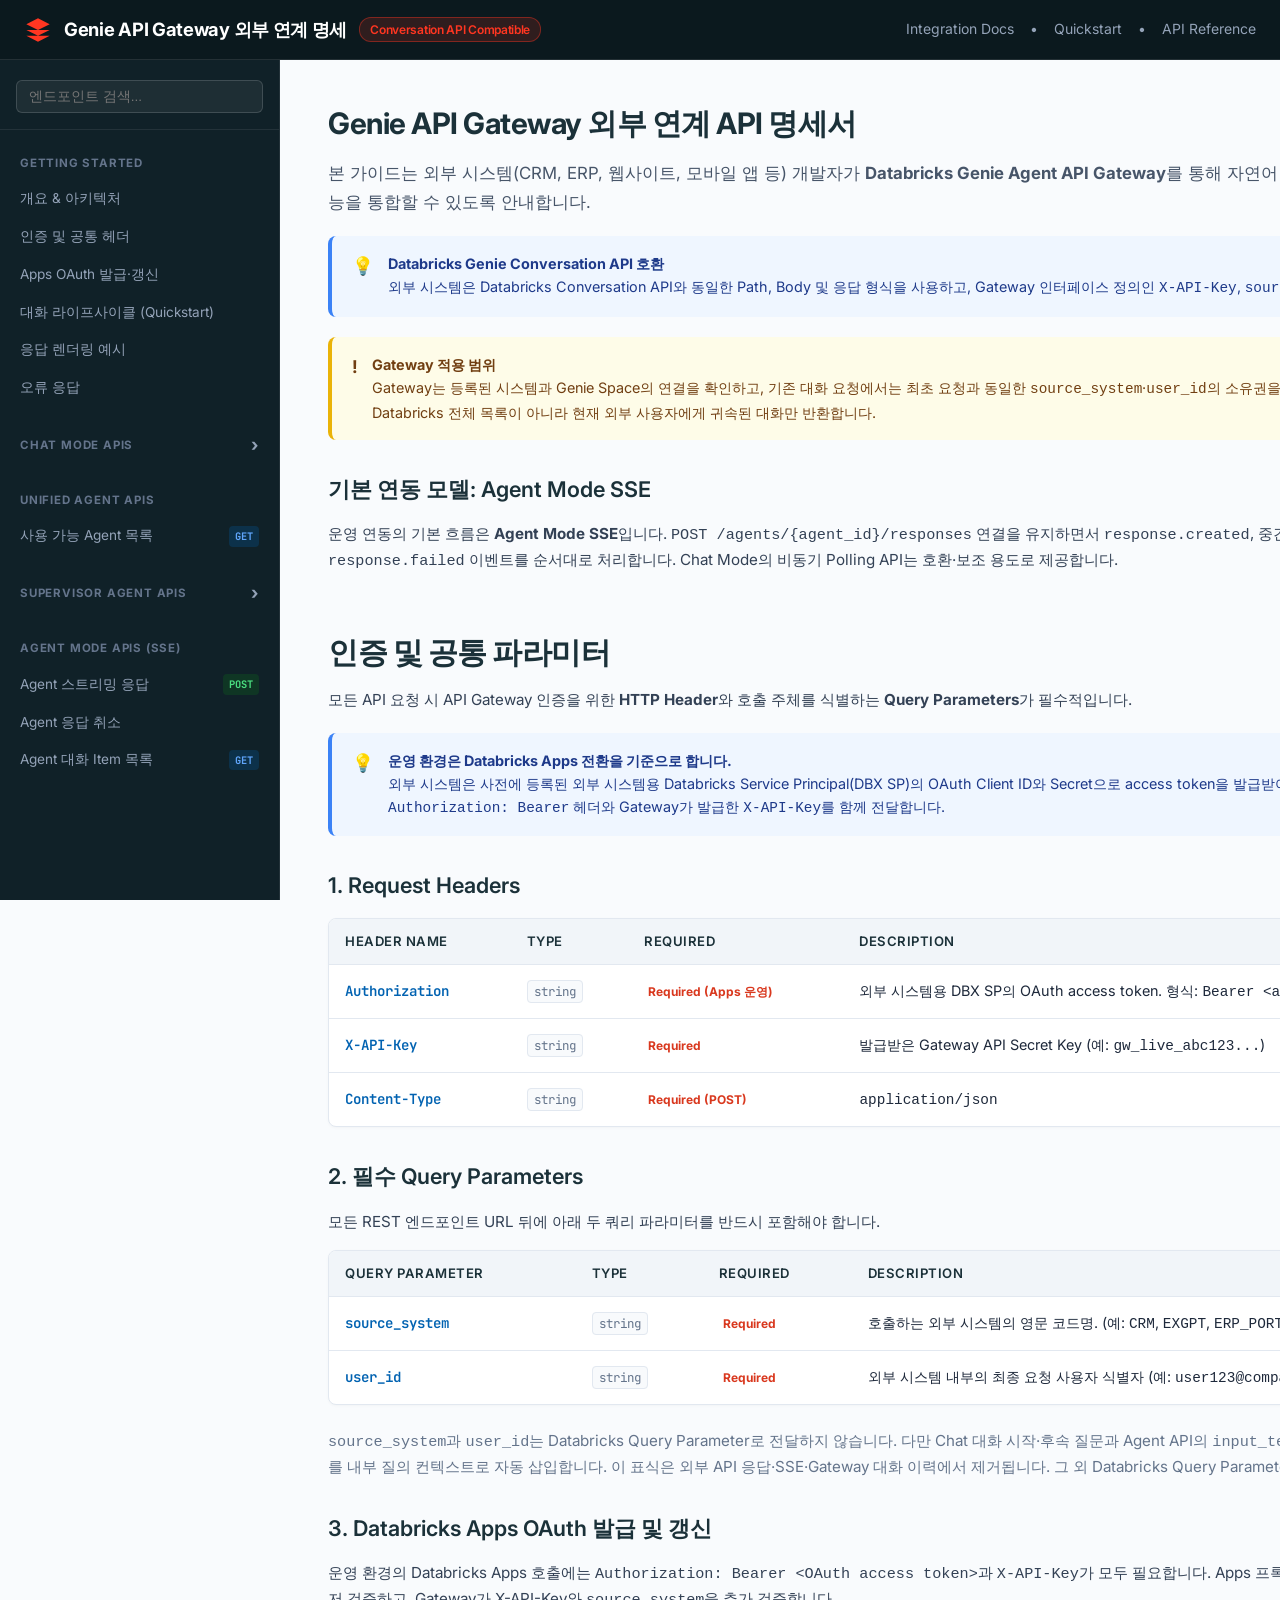
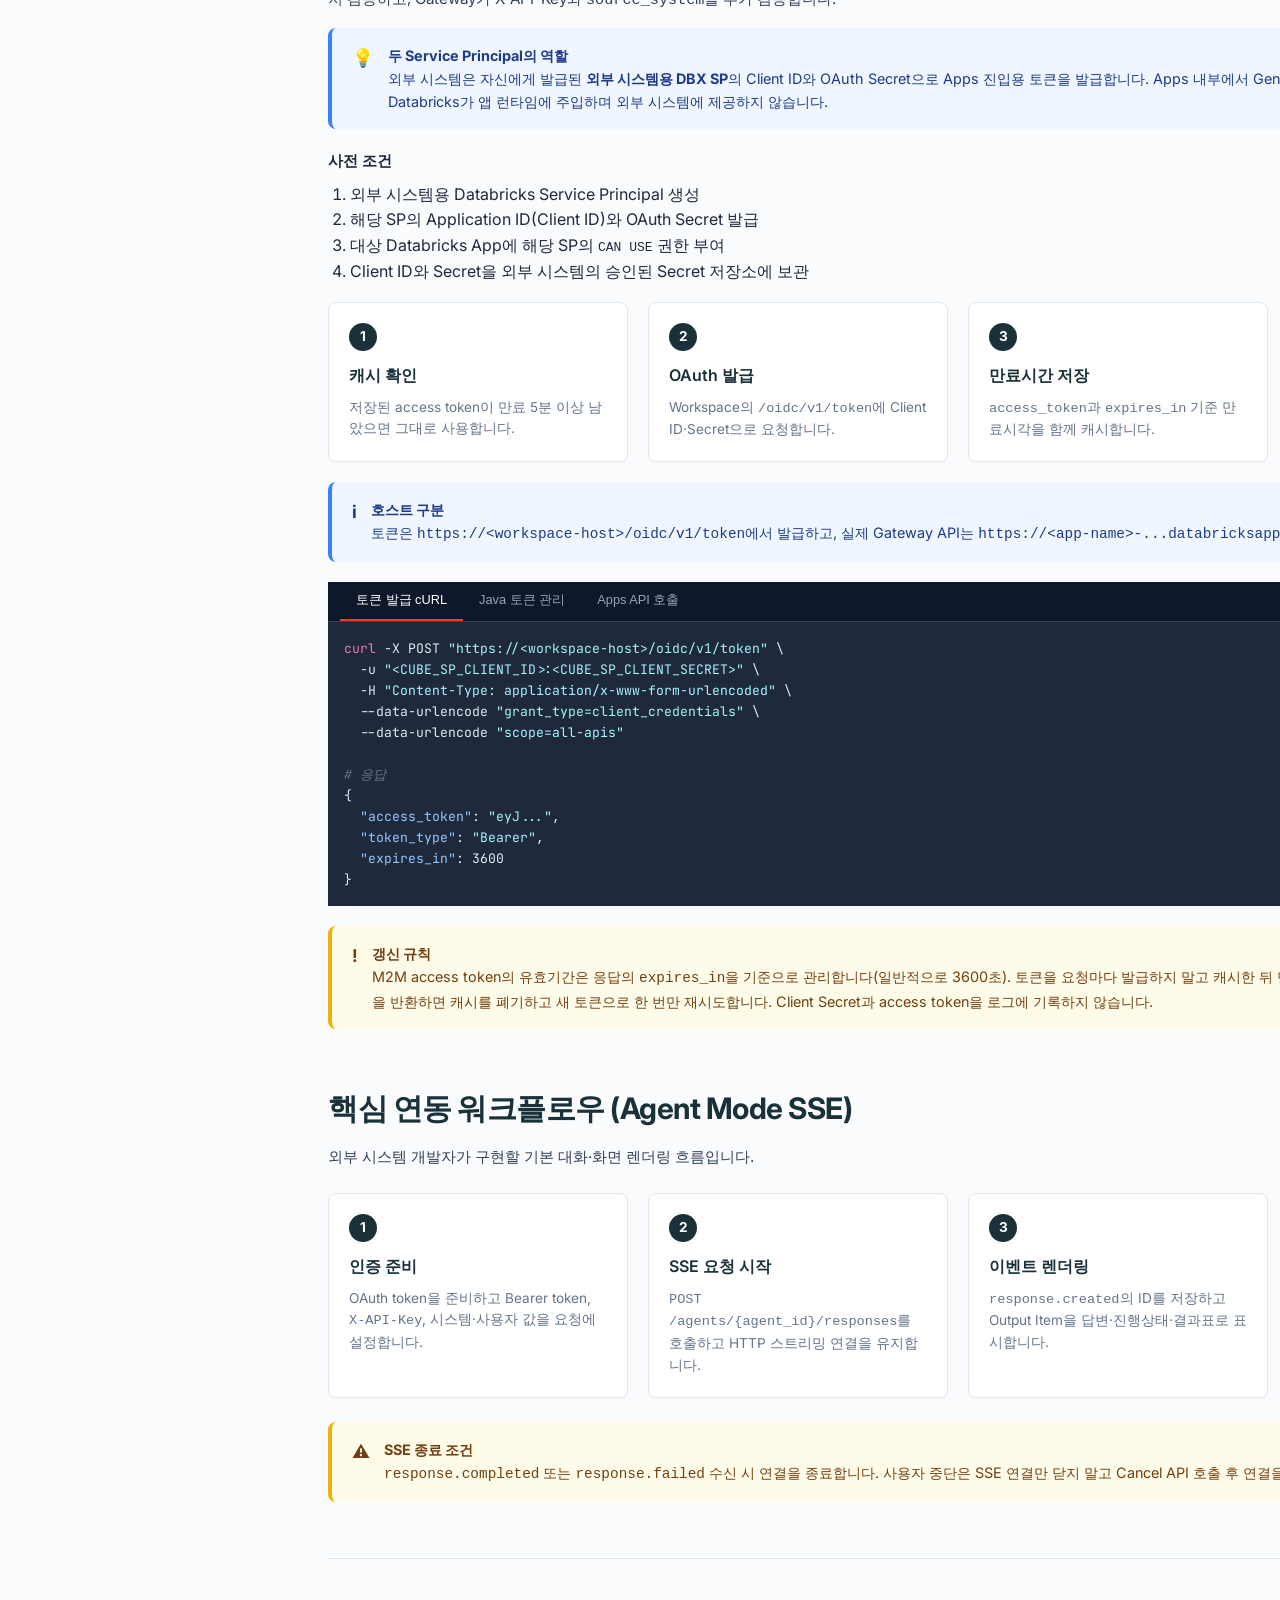
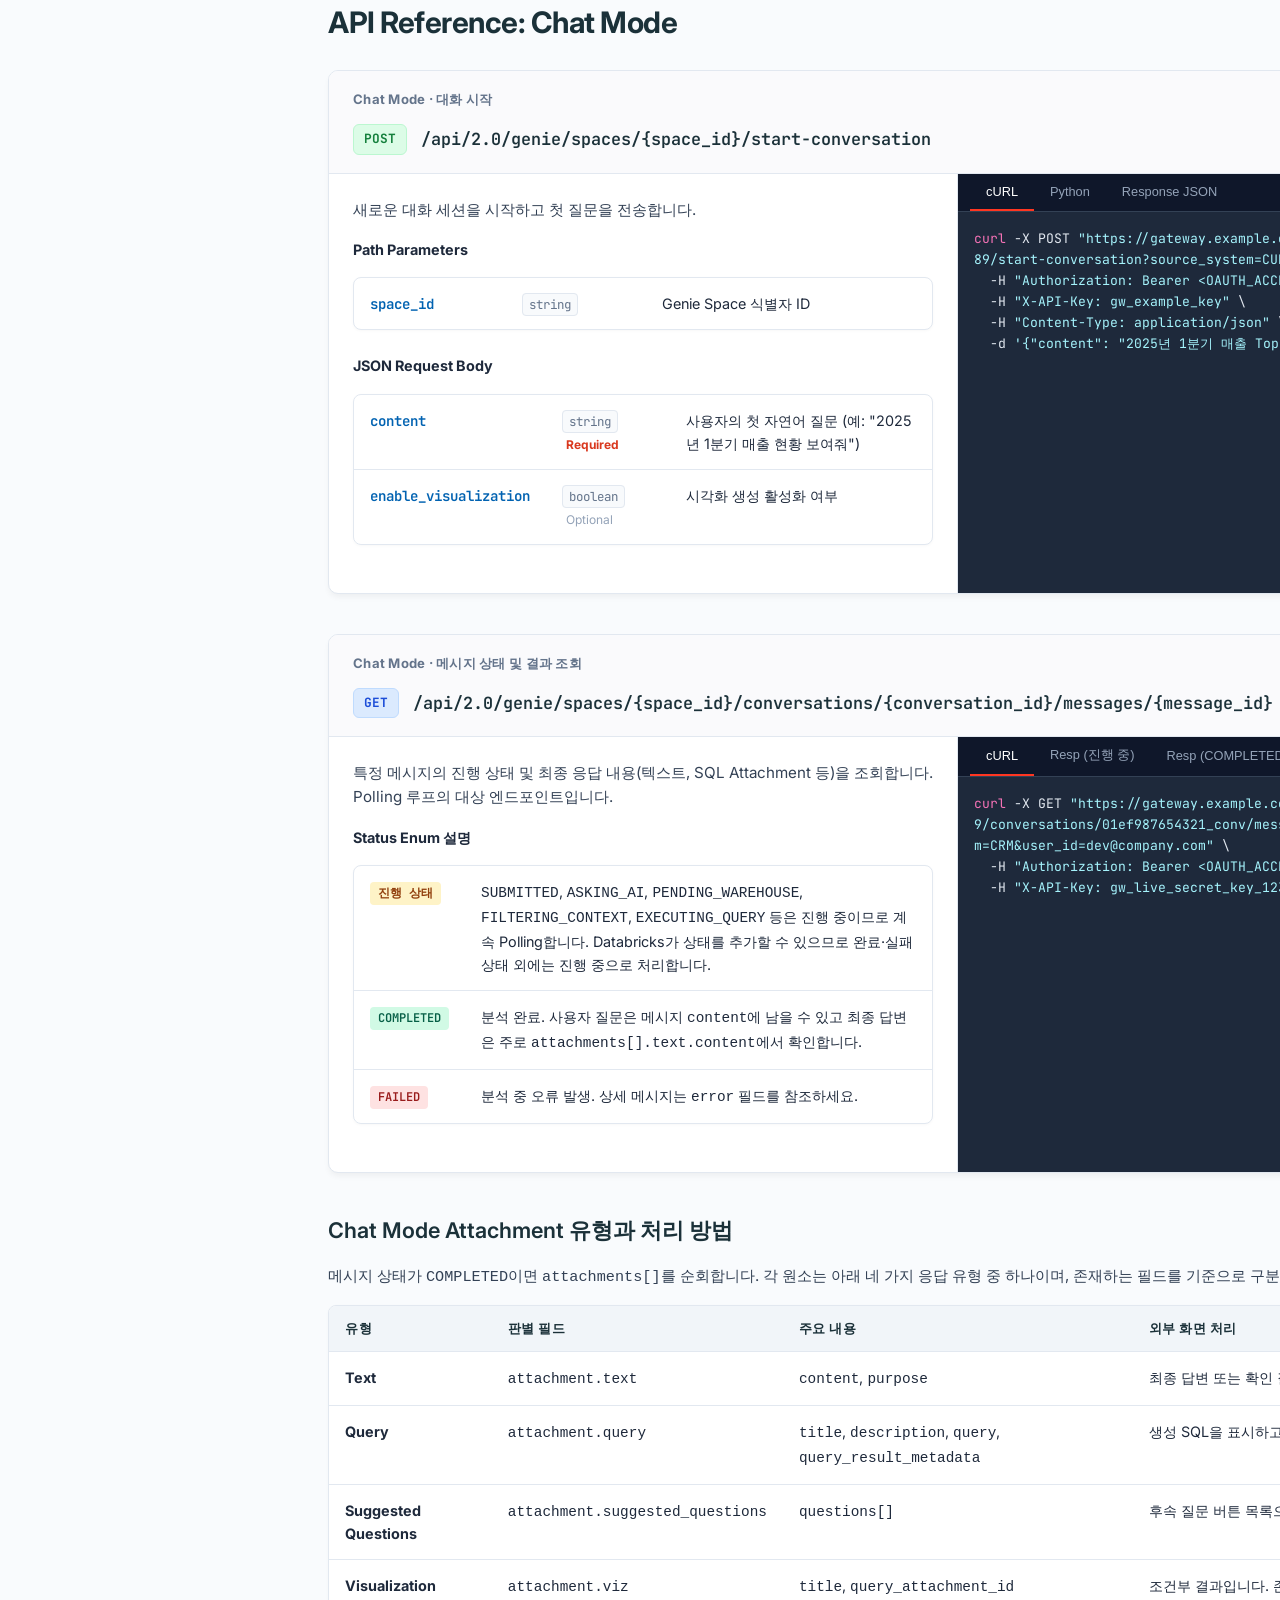
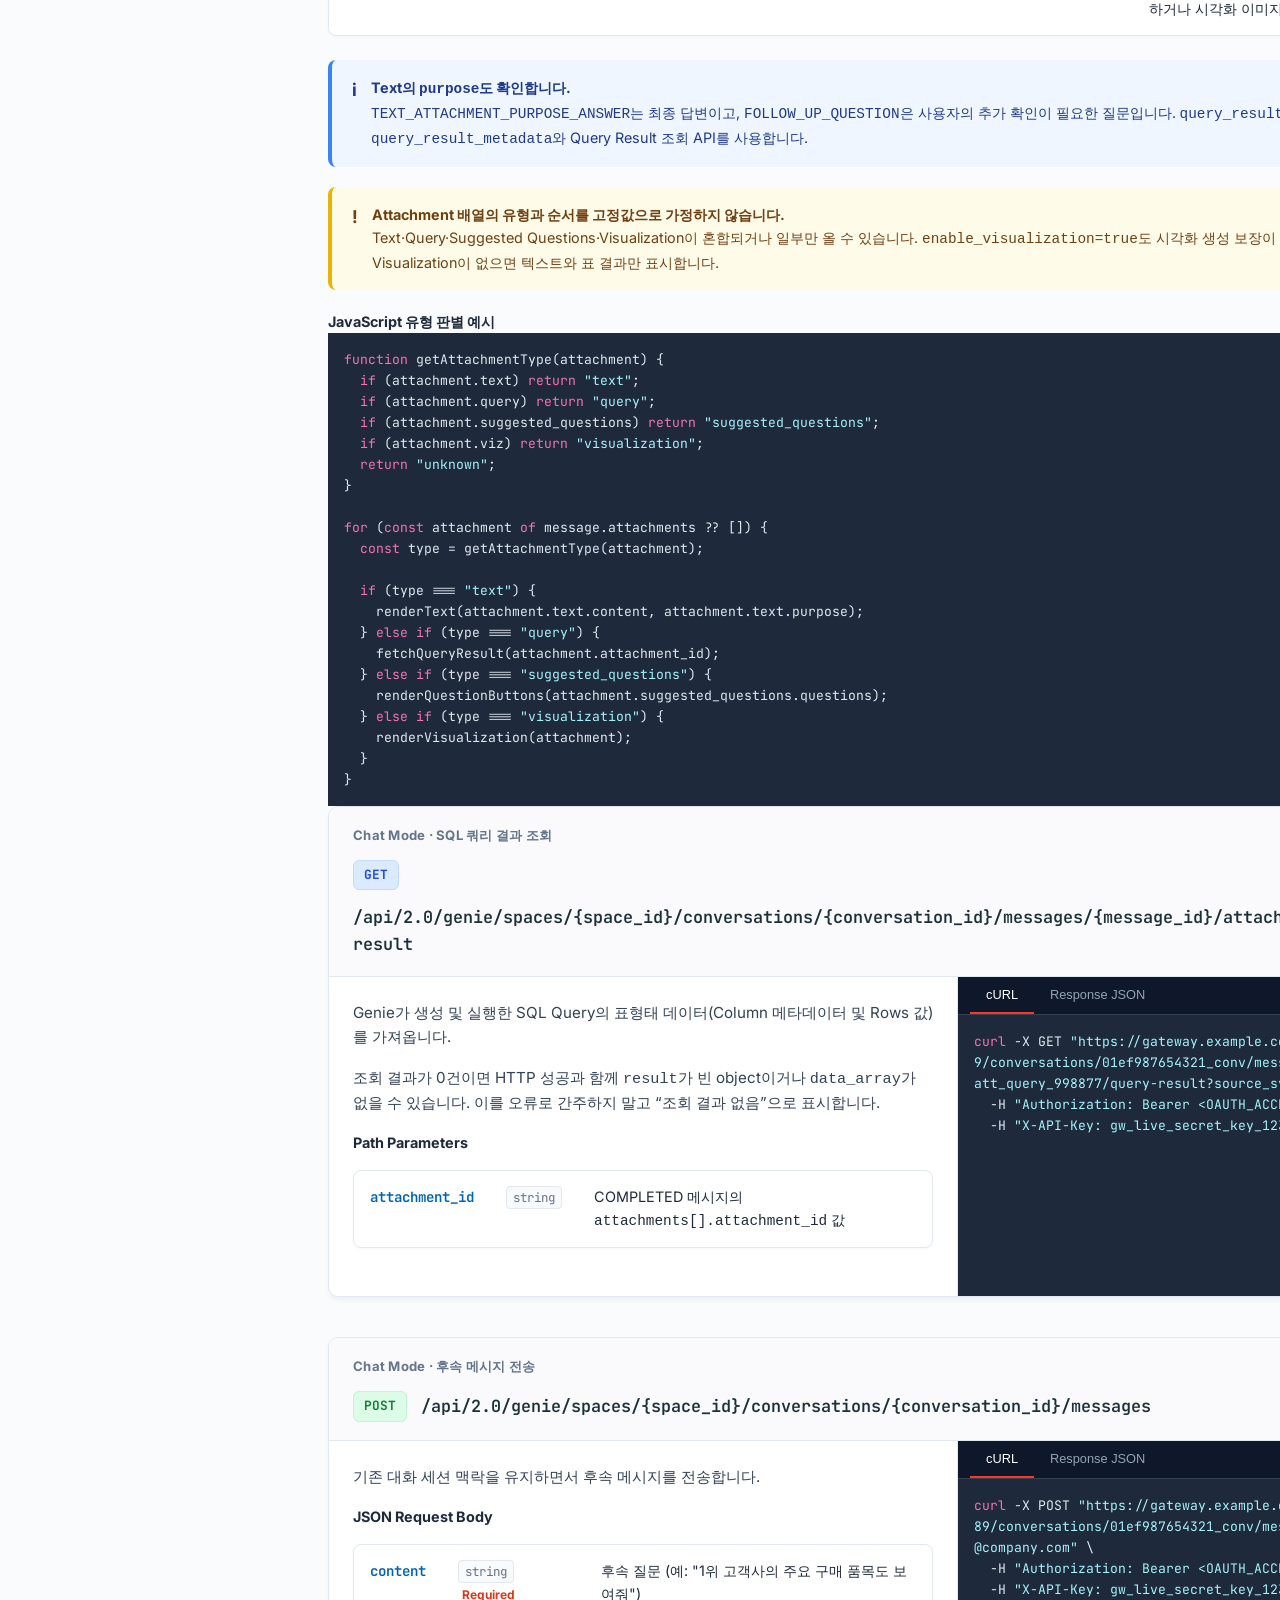
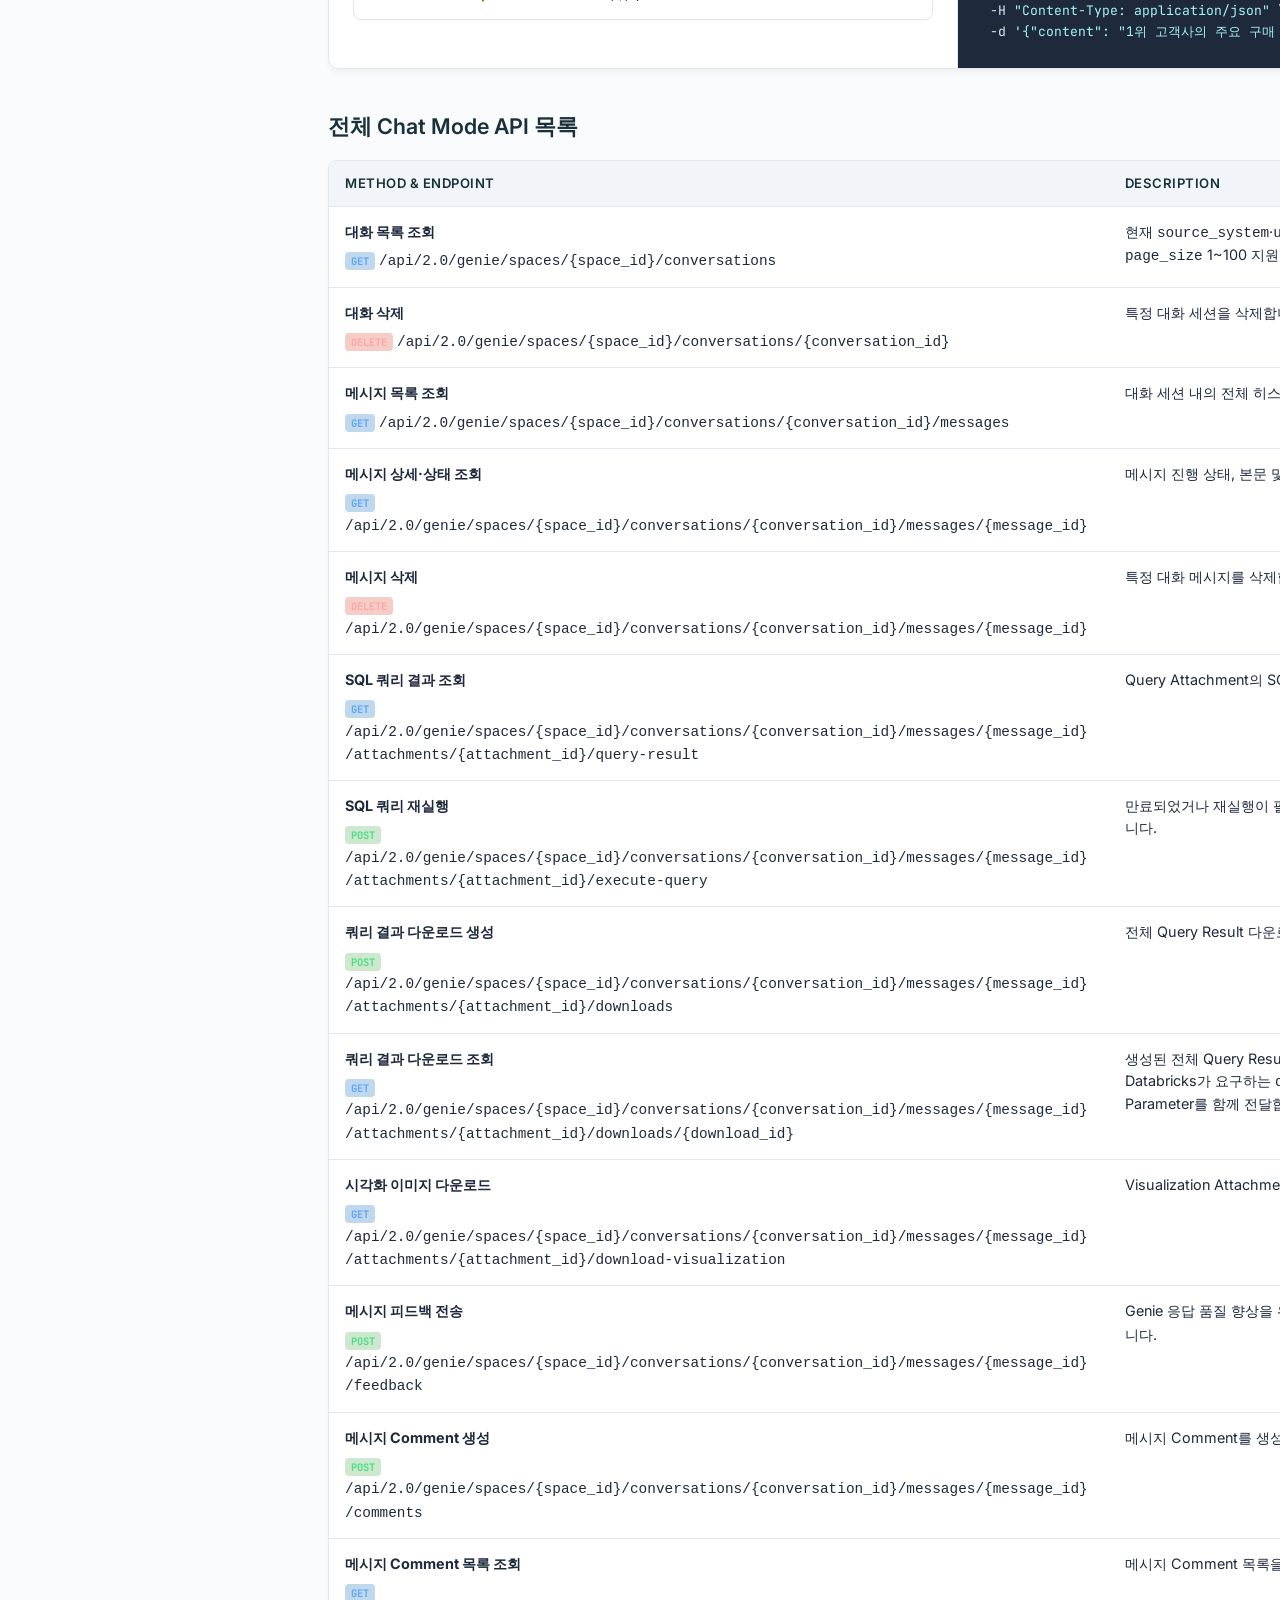
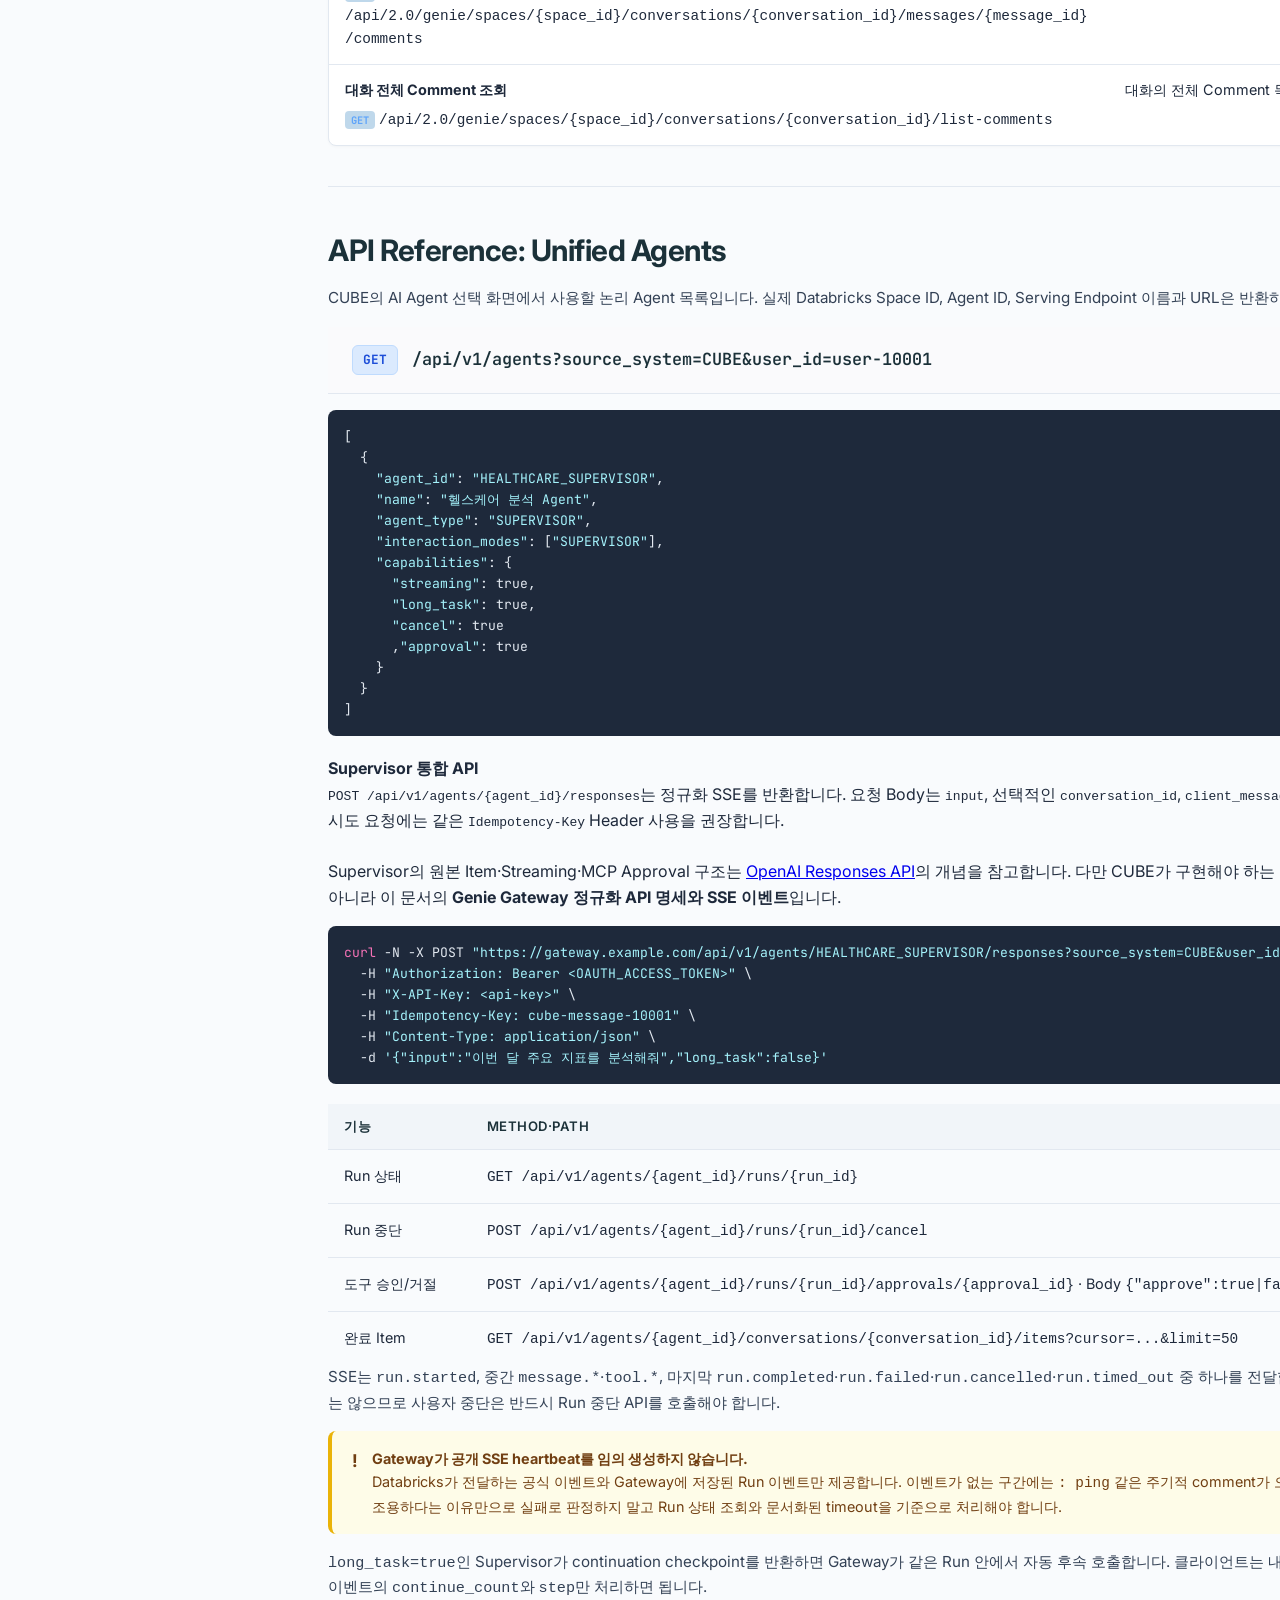
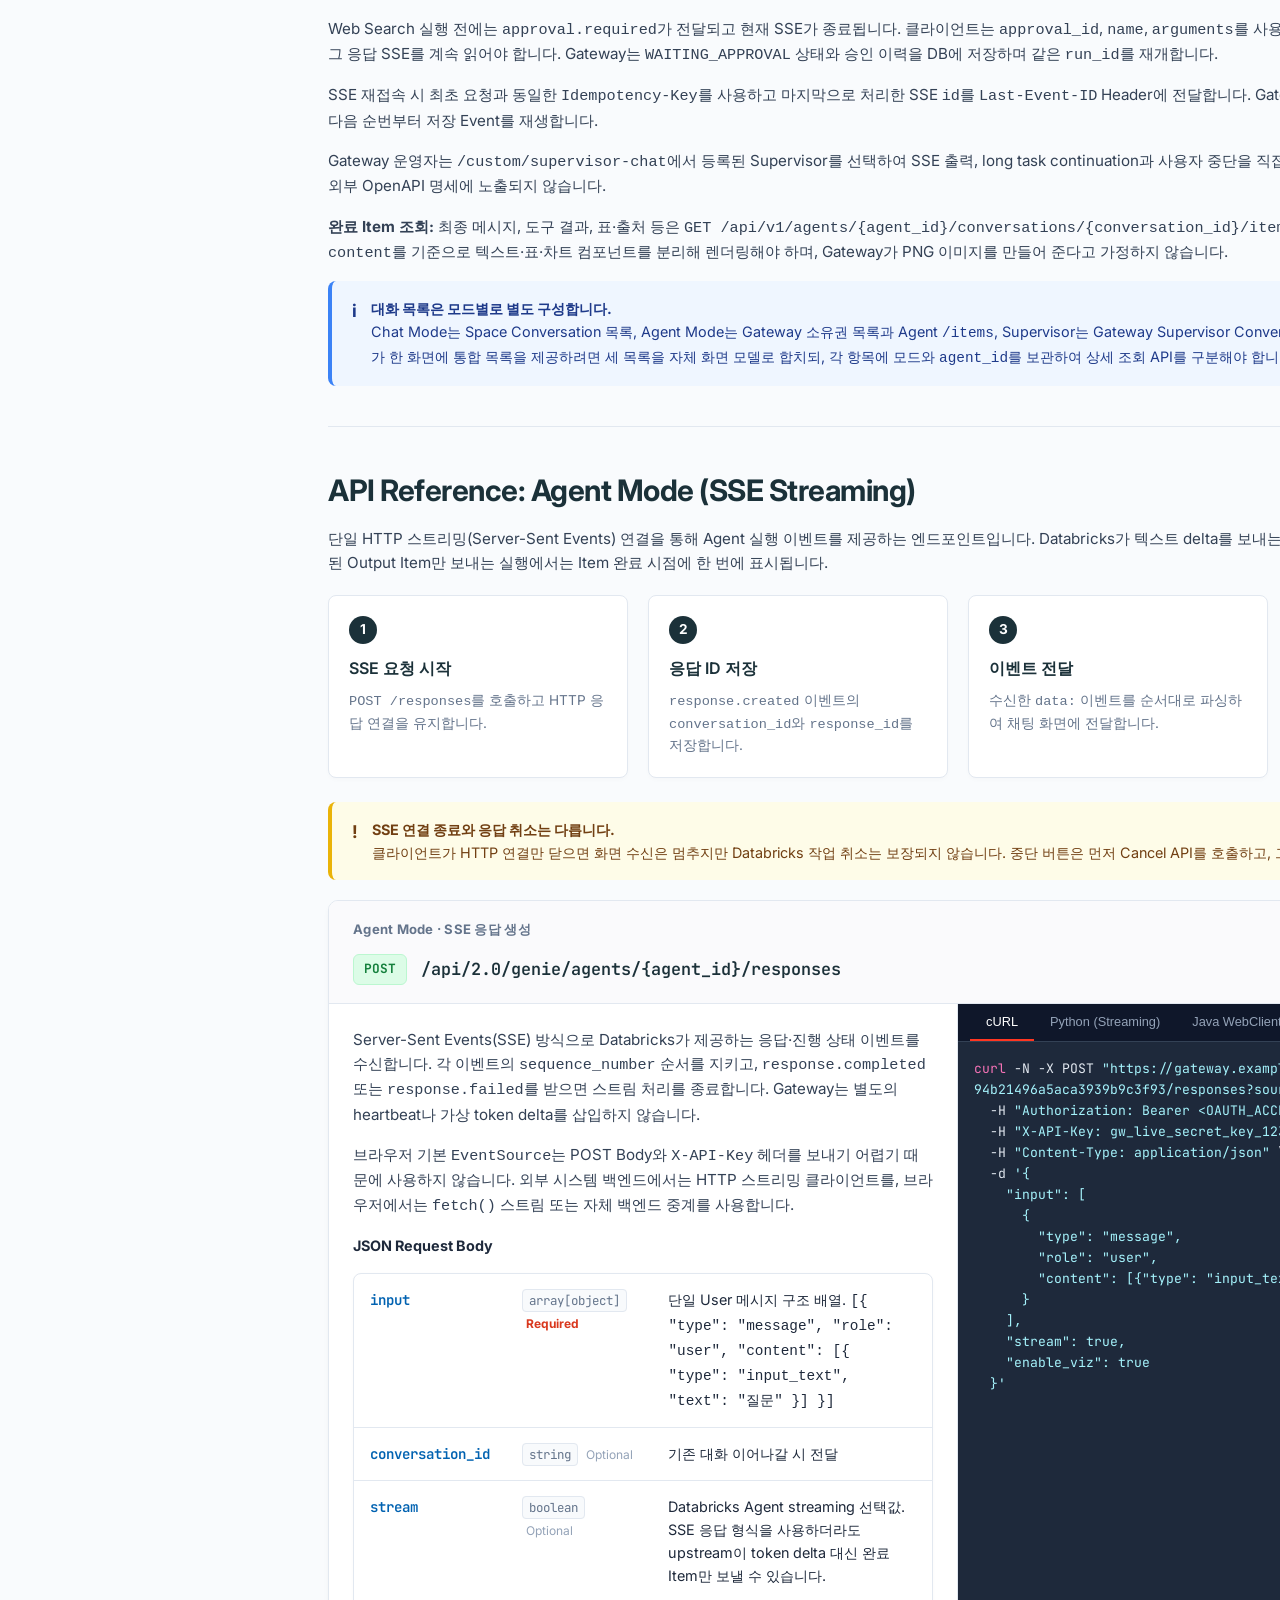
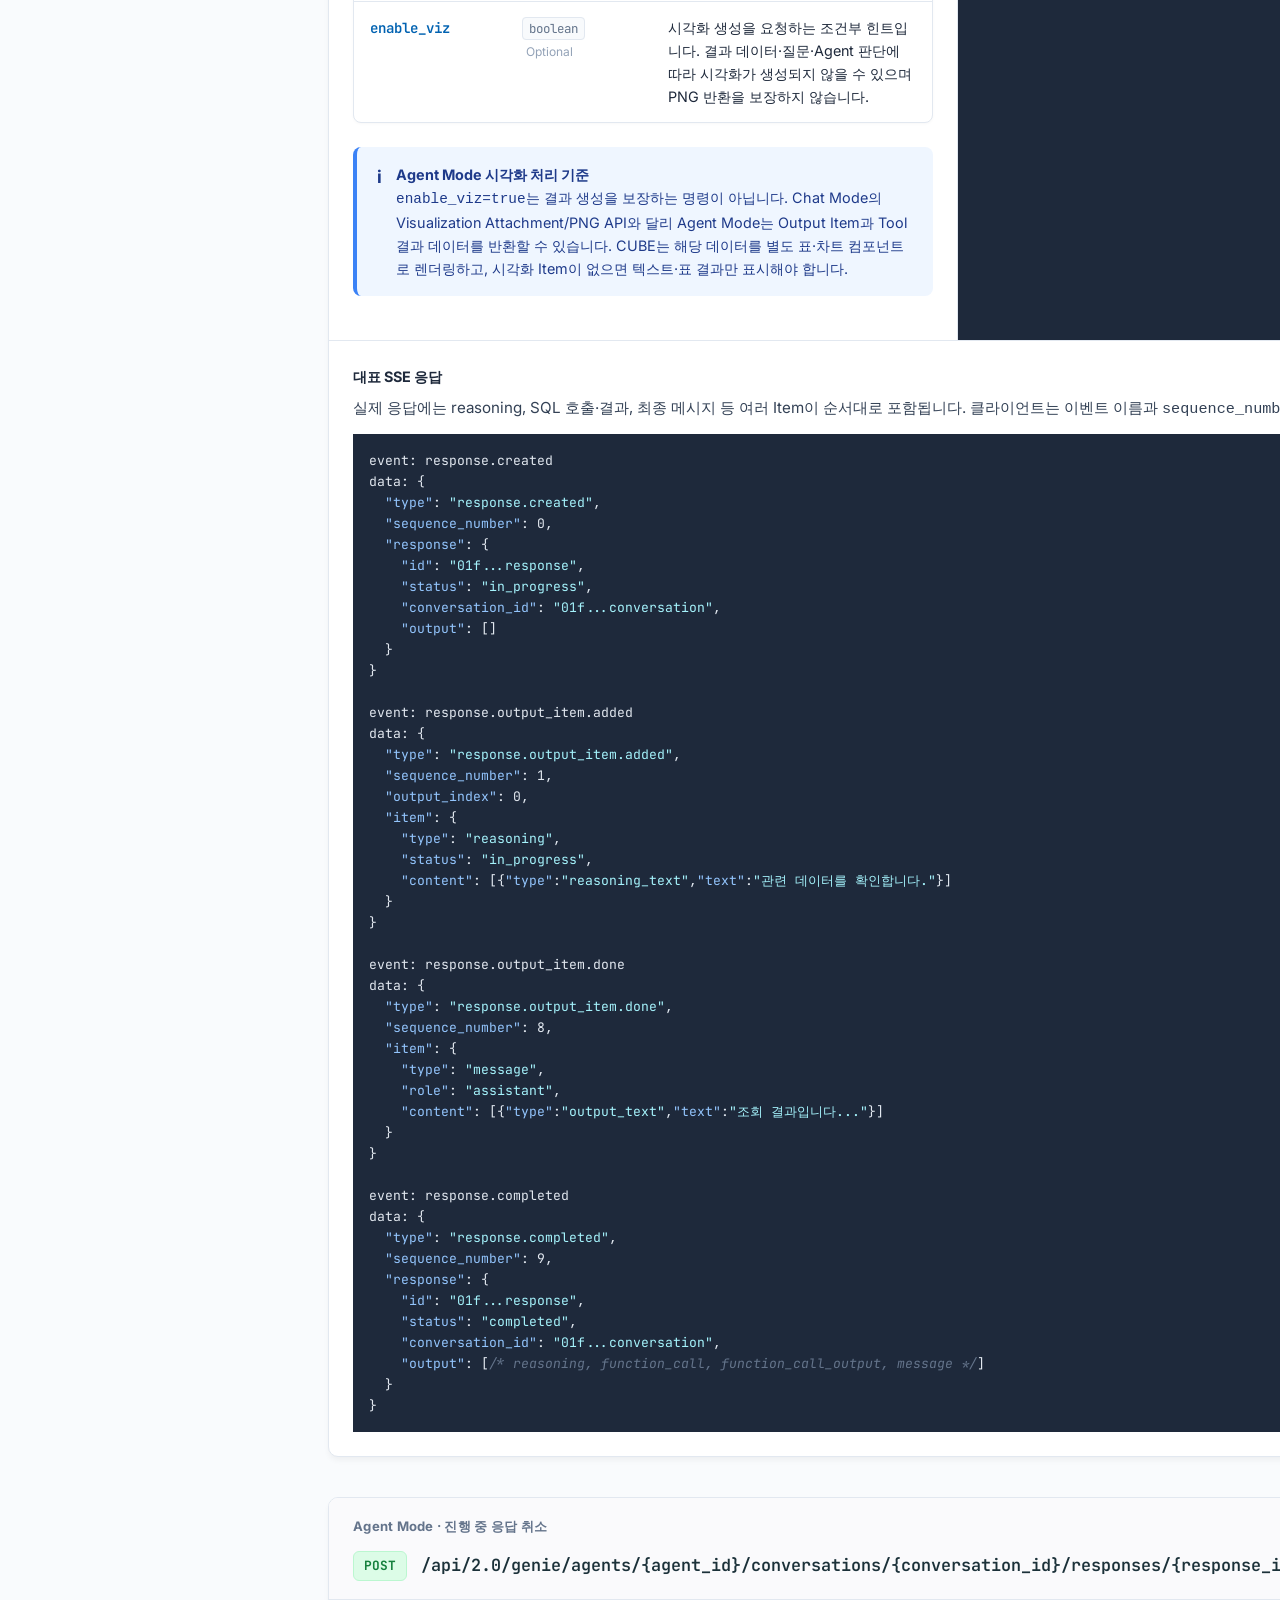
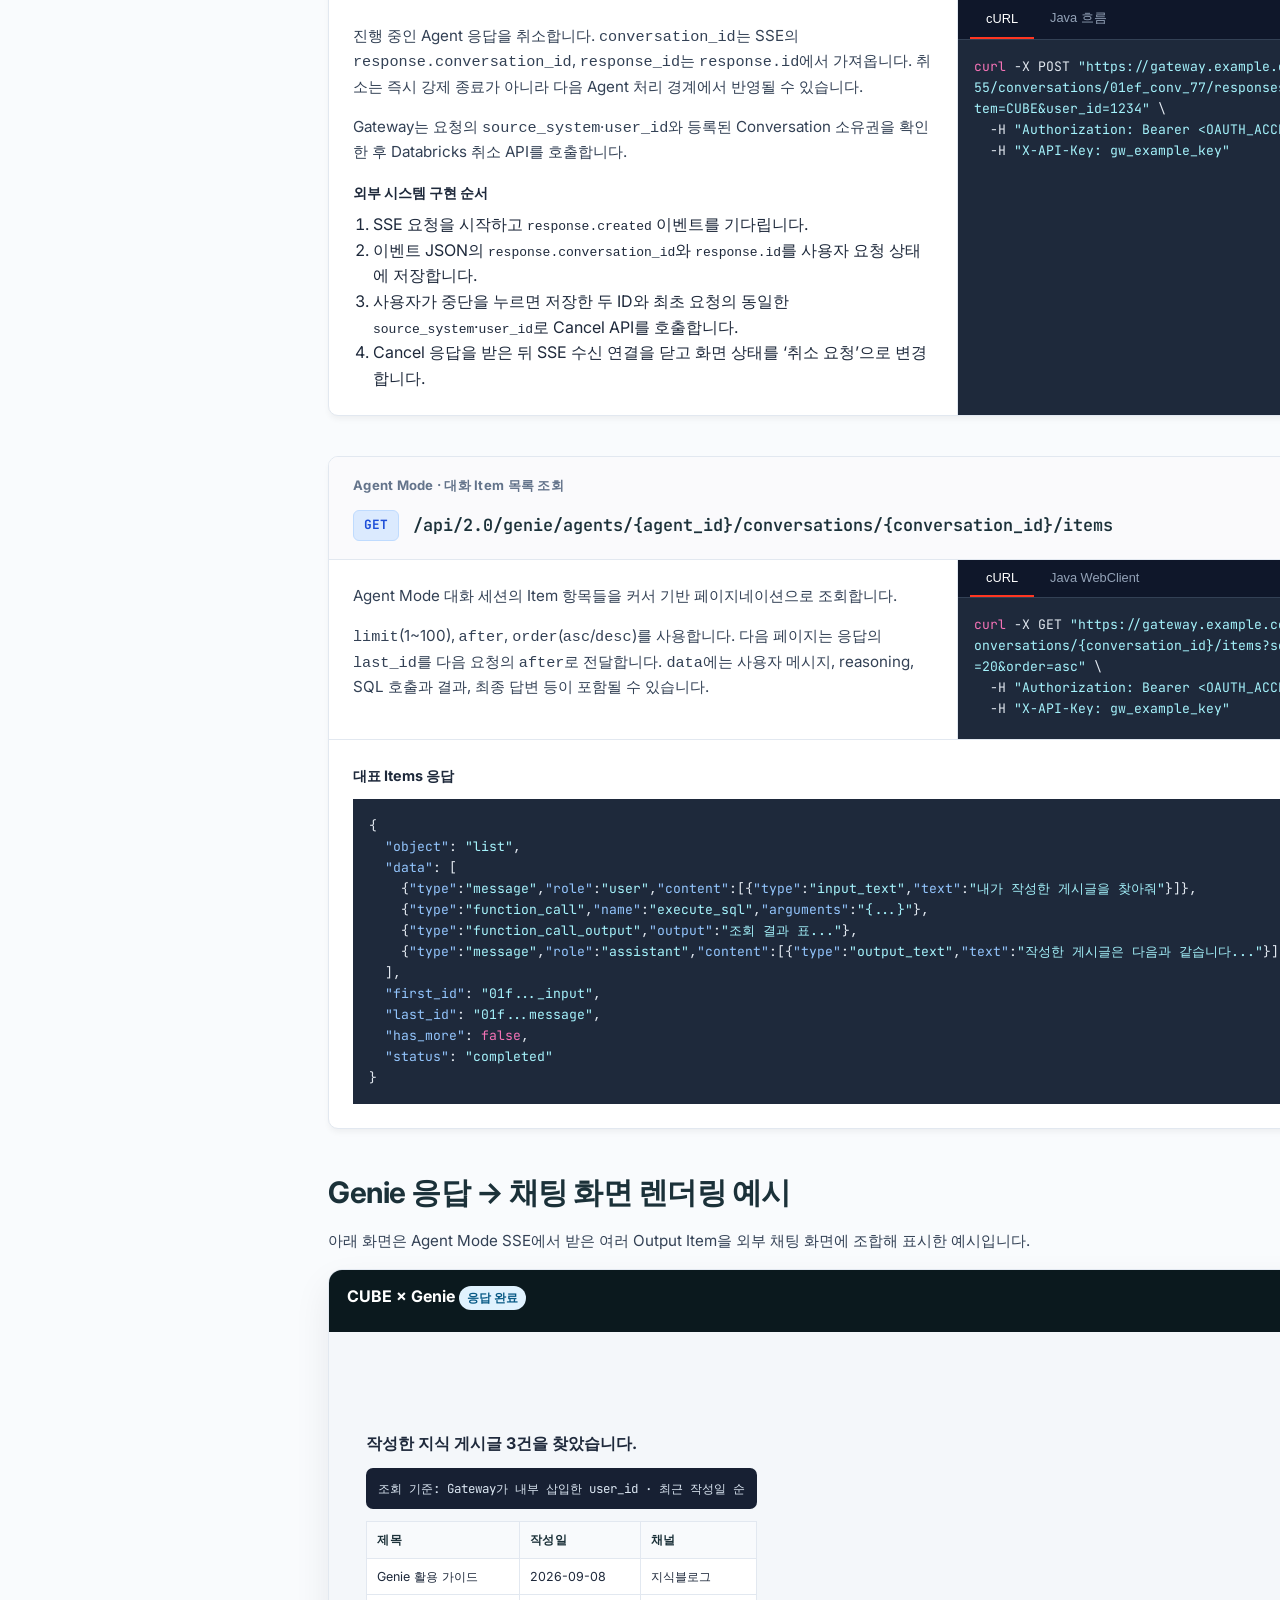
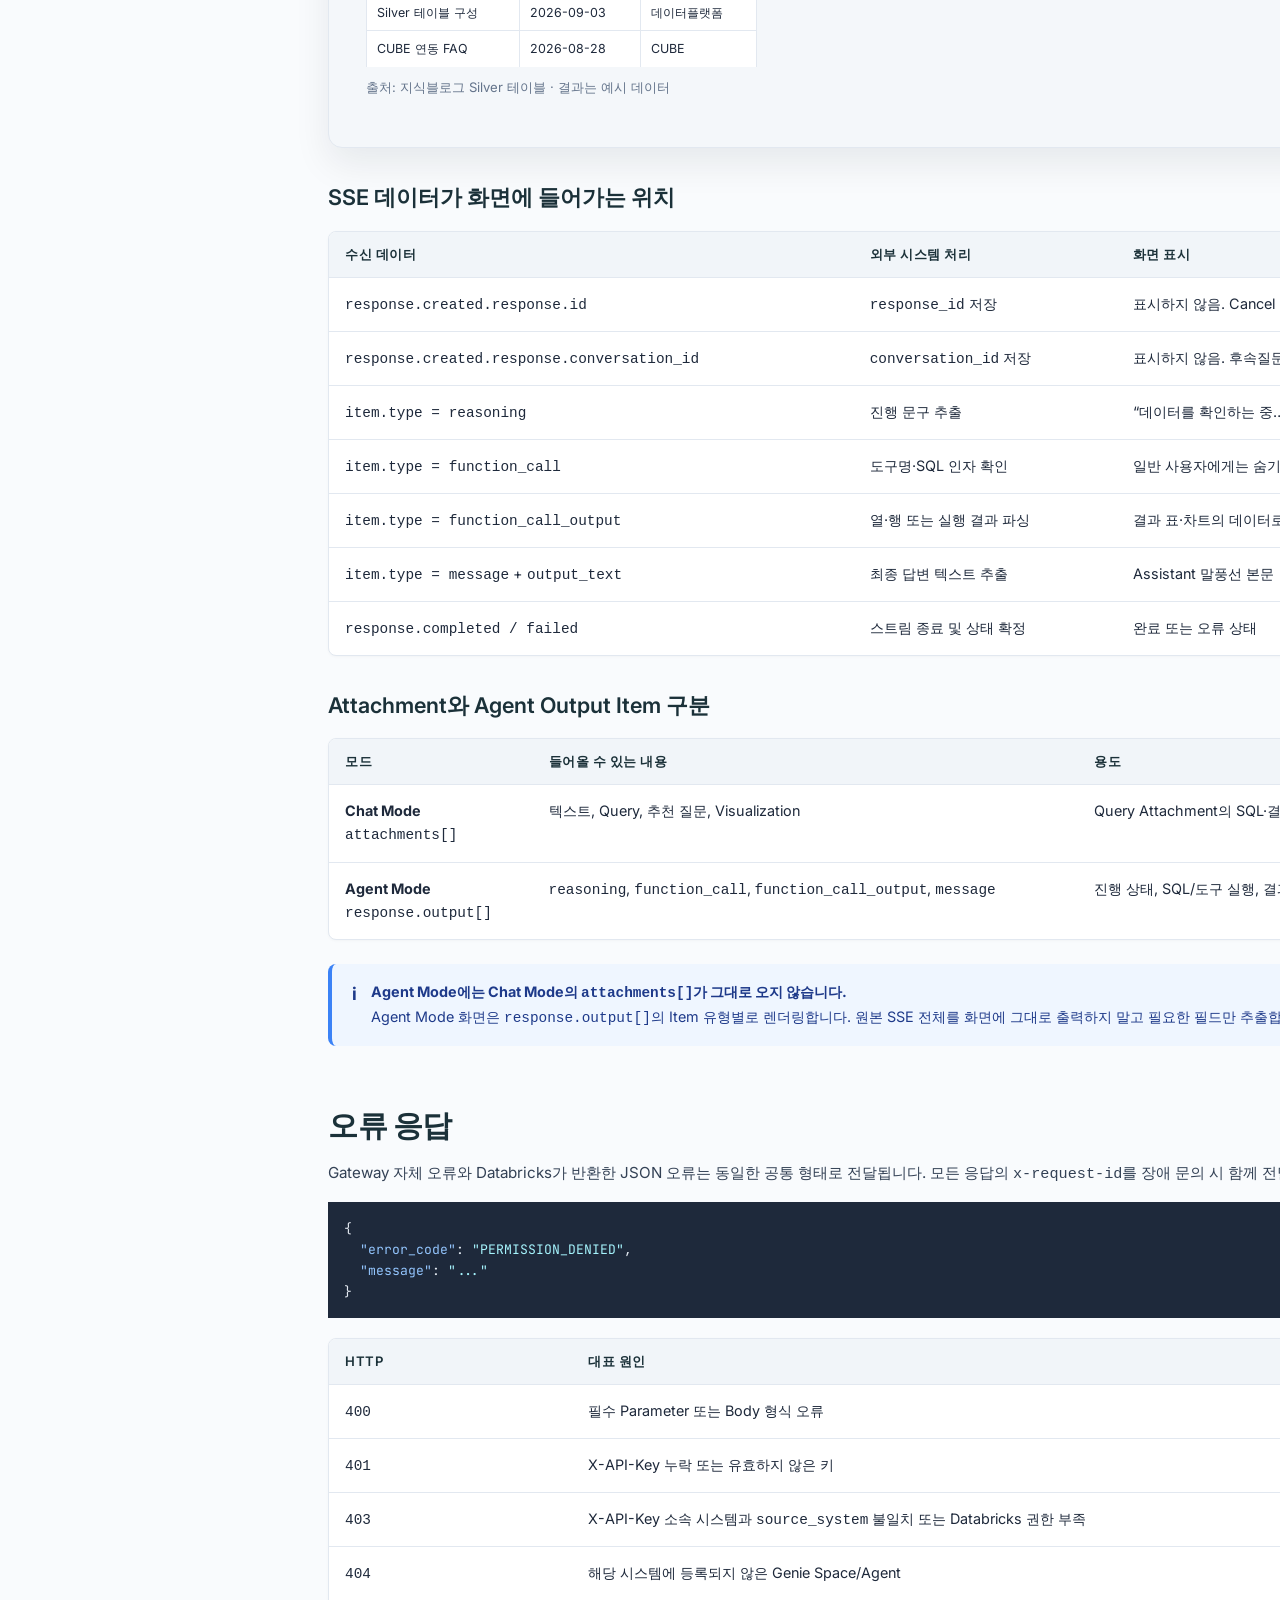
==== app/static/genie_api_guide.html @ 8b4d4ec3 "Initial commit: Genie API Gateway" ====
<!DOCTYPE html>
<html lang="ko">
<head>
  <meta charset="UTF-8">
  <meta name="viewport" content="width=device-width, initial-scale=1.0">
  <title>Genie API Gateway 외부 연계 API 명세서</title>
  <!-- Google Fonts: Inter & JetBrains Mono -->
  <link rel="preconnect" href="https://fonts.googleapis.com">
  <link rel="preconnect" href="https://fonts.gstatic.com" crossorigin>
  <link href="https://fonts.googleapis.com/css2?family=Inter:wght@300;400;500;600;700&family=JetBrains+Mono:wght@400;500;600&display=swap" rel="stylesheet">
  <style>
    :root {
      --db-navy-dark: #0B191E;
      --db-navy: #1B3139;
      --db-navy-light: #2A4752;
      --db-orange: #FF3621;
      --db-orange-hover: #E02B17;
      --db-blue: #0162B1;
      --db-green: #0E8A16;
      --db-purple: #6B46C1;
      --db-red: #D9381E;
      
      --bg-main: #F9FBFD;
      --bg-card: #FFFFFF;
      --bg-sidebar: #102128;
      --bg-code: #1E293B;
      --bg-code-header: #0F172A;
      
      --text-main: #1E293B;
      --text-muted: #64748B;
      --text-sidebar: #CBD5E1;
      --text-sidebar-muted: #64748B;
      --text-code: #E2E8F0;
      
      --border-color: #E2E8F0;
      --border-dark: #334155;
      
      --sidebar-width: 280px;
      --header-height: 60px;
    }

    * {
      box-sizing: border-box;
      margin: 0;
      padding: 0;
    }

    body {
      font-family: 'Inter', -apple-system, BlinkMacSystemFont, "Segoe UI", Roboto, sans-serif;
      background-color: var(--bg-main);
      color: var(--text-main);
      line-height: 1.6;
      display: flex;
      min-height: 100vh;
    }

    /* Top Header */
    .top-header {
      position: fixed;
      top: 0;
      left: 0;
      right: 0;
      height: var(--header-height);
      background-color: var(--db-navy-dark);
      color: #FFFFFF;
      display: flex;
      align-items: center;
      justify-content: space-between;
      padding: 0 24px;
      z-index: 100;
      border-bottom: 1px solid rgba(255, 255, 255, 0.1);
    }

    .brand-logo {
      display: flex;
      align-items: center;
      gap: 12px;
      font-weight: 700;
      font-size: 1.15rem;
      letter-spacing: -0.3px;
    }

    .brand-logo svg {
      width: 28px;
      height: 28px;
      fill: var(--db-orange);
    }

    .header-badge {
      background: rgba(255, 54, 33, 0.15);
      color: var(--db-orange);
      border: 1px solid rgba(255, 54, 33, 0.4);
      padding: 2px 10px;
      border-radius: 12px;
      font-size: 0.75rem;
      font-weight: 600;
    }

    .header-links {
      display: flex;
      align-items: center;
      gap: 16px;
      font-size: 0.875rem;
      color: #94A3B8;
    }

    /* Layout Structure */
    .app-container {
      display: flex;
      width: 100%;
      margin-top: var(--header-height);
    }

    /* Sidebar Navigation */
    .sidebar {
      width: var(--sidebar-width);
      background-color: var(--bg-sidebar);
      color: var(--text-sidebar);
      position: fixed;
      top: var(--header-height);
      bottom: 0;
      left: 0;
      overflow-y: auto;
      border-right: 1px solid rgba(255, 255, 255, 0.08);
      padding: 20px 0;
      z-index: 90;
    }

    .sidebar-search {
      padding: 0 16px 16px 16px;
      border-bottom: 1px solid rgba(255, 255, 255, 0.08);
    }

    .search-input {
      width: 100%;
      background: rgba(255, 255, 255, 0.06);
      border: 1px solid rgba(255, 255, 255, 0.15);
      border-radius: 6px;
      padding: 8px 12px;
      color: #FFF;
      font-size: 0.85rem;
      outline: none;
      transition: all 0.2s;
    }

    .search-input:focus {
      border-color: var(--db-orange);
      background: rgba(255, 255, 255, 0.1);
    }

    .nav-section {
      margin-top: 16px;
    }

    .nav-section-title {
      font-size: 0.72rem;
      font-weight: 700;
      text-transform: uppercase;
      letter-spacing: 0.8px;
      color: var(--text-sidebar-muted);
      padding: 8px 20px;
    }

    summary.nav-section-title {
      cursor: pointer;
      list-style: none;
      display: flex;
      align-items: center;
      justify-content: space-between;
      user-select: none;
    }

    summary.nav-section-title::-webkit-details-marker { display: none; }
    summary.nav-section-title::after {
      content: '›';
      color: #94A3B8;
      font-size: 1.1rem;
      transition: transform 0.15s ease;
    }
    details[open] > summary.nav-section-title::after { transform: rotate(90deg); }

    .nav-item {
      display: flex;
      align-items: center;
      justify-content: space-between;
      padding: 8px 20px;
      color: #94A3B8;
      text-decoration: none;
      font-size: 0.85rem;
      transition: all 0.15s ease;
    }

    .nav-item:hover, .nav-item.active {
      color: #FFFFFF;
      background-color: rgba(255, 255, 255, 0.05);
      border-left: 3px solid var(--db-orange);
      padding-left: 17px;
    }

    .method-tag {
      font-size: 0.65rem;
      font-weight: 700;
      padding: 2px 6px;
      border-radius: 4px;
      font-family: 'JetBrains Mono', monospace;
    }
    .method-tag.post { background: rgba(14, 138, 22, 0.2); color: #4ADE80; }
    .method-tag.get { background: rgba(1, 98, 177, 0.25); color: #60A5FA; }
    .method-tag.delete { background: rgba(217, 56, 30, 0.25); color: #FCA5A5; }

    /* Main Content Area */
    .main-content {
      margin-left: var(--sidebar-width);
      flex: 1;
      padding: 40px 48px 100px 48px;
      max-width: 1440px;
    }

    .doc-section {
      margin-bottom: 56px;
      scroll-margin-top: 80px;
    }

    .section-title {
      font-size: 1.85rem;
      font-weight: 700;
      color: var(--db-navy);
      margin-bottom: 12px;
      letter-spacing: -0.5px;
    }

    .subsection-title {
      font-size: 1.35rem;
      font-weight: 600;
      color: var(--db-navy);
      margin: 32px 0 16px 0;
      display: flex;
      align-items: center;
      gap: 12px;
    }

    p {
      color: #334155;
      margin-bottom: 16px;
      font-size: 0.95rem;
    }

    .lead-text {
      font-size: 1.05rem;
      color: #475569;
      line-height: 1.7;
    }

    /* Workflow Cards */
    .workflow-grid {
      display: grid;
      grid-template-columns: repeat(auto-fit, minmax(240px, 1fr));
      gap: 20px;
      margin: 24px 0;
    }

    .workflow-card {
      background: var(--bg-card);
      border: 1px solid var(--border-color);
      border-radius: 8px;
      padding: 20px;
      box-shadow: 0 2px 4px rgba(0,0,0,0.02);
      position: relative;
    }

    .workflow-step-num {
      width: 28px;
      height: 28px;
      background: var(--db-navy);
      color: #FFF;
      border-radius: 50%;
      display: flex;
      align-items: center;
      justify-content: center;
      font-weight: 700;
      font-size: 0.85rem;
      margin-bottom: 12px;
    }

    .workflow-card h4 {
      font-size: 1rem;
      font-weight: 600;
      color: var(--db-navy);
      margin-bottom: 8px;
    }

    .workflow-card p {
      font-size: 0.85rem;
      color: #64748B;
      margin-bottom: 0;
    }

    /* Tables */
    .param-table-container {
      background: var(--bg-card);
      border: 1px solid var(--border-color);
      border-radius: 8px;
      overflow: hidden;
      margin: 16px 0 24px 0;
      box-shadow: 0 1px 3px rgba(0,0,0,0.03);
    }

    table {
      width: 100%;
      border-collapse: collapse;
      text-align: left;
      font-size: 0.9rem;
    }

    th {
      background: #F1F5F9;
      color: var(--db-navy);
      font-weight: 600;
      padding: 12px 16px;
      border-bottom: 1px solid var(--border-color);
      font-size: 0.82rem;
      text-transform: uppercase;
      letter-spacing: 0.5px;
    }

    td {
      padding: 14px 16px;
      border-bottom: 1px solid var(--border-color);
      vertical-align: top;
    }

    tr:last-child td {
      border-bottom: none;
    }

    /* 긴 REST 경로 때문에 설명 열이 화면 밖으로 밀리지 않도록 고정 폭과 줄바꿈 적용 */
    .api-index-table {
      table-layout: fixed;
    }

    .api-index-table th:first-child,
    .api-index-table td:first-child {
      width: 62%;
    }

    .api-index-table th:last-child,
    .api-index-table td:last-child {
      width: 38%;
    }

    .api-index-table td {
      line-height: 1.55;
      overflow-wrap: anywhere;
      word-break: normal;
    }

    .api-index-table td code {
      white-space: normal;
      overflow-wrap: anywhere;
      word-break: break-word;
    }

    .api-index-table td strong {
      display: inline-block;
      margin-bottom: 6px;
    }

    @media (max-width: 820px) {
      .api-index-table thead {
        display: none;
      }

      .api-index-table,
      .api-index-table tbody,
      .api-index-table tr,
      .api-index-table td {
        display: block;
        width: 100% !important;
      }

      .api-index-table tr {
        padding: 14px 16px;
        border-bottom: 1px solid var(--border-color);
      }

      .api-index-table td {
        padding: 0;
        border: 0;
      }

      .api-index-table td:last-child {
        margin-top: 10px;
        padding-top: 10px;
        border-top: 1px dashed var(--border-color);
        color: var(--text-muted);
      }
    }

    .param-name {
      font-family: 'JetBrains Mono', monospace;
      font-weight: 600;
      color: var(--db-blue);
      font-size: 0.88rem;
    }

    .param-type {
      font-family: 'JetBrains Mono', monospace;
      font-size: 0.78rem;
      color: #64748B;
      background: #F8FAFC;
      padding: 2px 6px;
      border-radius: 4px;
      border: 1px solid #E2E8F0;
    }

    .param-required {
      color: var(--db-red);
      font-size: 0.75rem;
      font-weight: 700;
      margin-left: 4px;
    }

    .param-optional {
      color: #94A3B8;
      font-size: 0.75rem;
      margin-left: 4px;
    }

    /* Endpoint Layout (2 Columns: Description & Code Block) */
    .endpoint-block {
      background: var(--bg-card);
      border: 1px solid var(--border-color);
      border-radius: 10px;
      margin-bottom: 40px;
      overflow: hidden;
      box-shadow: 0 4px 6px -1px rgba(0, 0, 0, 0.05);
    }

    .endpoint-header {
      padding: 18px 24px;
      background: #FAFAFC;
      border-bottom: 1px solid var(--border-color);
      display: flex;
      align-items: center;
      gap: 14px;
      flex-wrap: wrap;
    }

    .method-badge {
      padding: 4px 10px;
      border-radius: 6px;
      font-weight: 700;
      font-size: 0.8rem;
      font-family: 'JetBrains Mono', monospace;
      text-transform: uppercase;
    }
    .method-badge.post { background: #DCFCE7; color: #15803D; border: 1px solid #BBF7D0; }
    .method-badge.get { background: #DBEAFE; color: #1D4ED8; border: 1px solid #BFDBFE; }
    .method-badge.delete { background: #FEE2E2; color: #B91C1C; border: 1px solid #FECACA; }

    .endpoint-path {
      font-family: 'JetBrains Mono', monospace;
      font-size: 1.05rem;
      font-weight: 600;
      color: var(--db-navy);
    }

    .endpoint-title {
      flex-basis: 100%;
      color: var(--text-muted);
      font-size: 0.82rem;
      font-weight: 700;
      letter-spacing: 0.02em;
    }

    .result-preview {
      background: #F4F7FA;
      border: 1px solid var(--border-color);
      border-radius: 14px;
      overflow: hidden;
      box-shadow: 0 16px 36px rgba(15, 23, 42, 0.08);
    }
    .result-preview-bar { background: var(--db-navy-dark); color: #FFF; padding: 14px 18px; font-weight: 700; }
    .result-preview-body { padding: 22px; }
    .chat-row { display: flex; margin-bottom: 16px; }
    .chat-row.user { justify-content: flex-end; }
    .chat-bubble { max-width: 82%; border-radius: 14px; padding: 12px 15px; line-height: 1.55; }
    .chat-row.user .chat-bubble { background: var(--db-blue); color: #FFF; border-bottom-right-radius: 4px; }
    .chat-row.agent .chat-bubble { background: #FFF; border: 1px solid var(--border-color); border-bottom-left-radius: 4px; }
    .result-chip { display: inline-block; padding: 3px 8px; margin: 2px 4px 8px 0; border-radius: 999px; background: #E0F2FE; color: #075985; font-size: 0.72rem; font-weight: 700; }
    .sql-preview { margin: 12px 0; padding: 11px 12px; border-radius: 7px; background: #172033; color: #DCE7F3; font: 0.78rem/1.55 'JetBrains Mono', monospace; overflow-x: auto; }
    .mini-result-table { width: 100%; margin-top: 10px; border-collapse: collapse; background: #FFF; }
    .mini-result-table th, .mini-result-table td { padding: 8px 10px; border: 1px solid var(--border-color); font-size: 0.78rem; }
    .mini-result-table th { background: #F8FAFC; }

    .endpoint-body {
      display: grid;
      grid-template-columns: 1fr 1fr;
    }

    @media (max-width: 1100px) {
      .endpoint-body {
        grid-template-columns: 1fr;
      }
    }

    .endpoint-info {
      padding: 24px;
      border-right: 1px solid var(--border-color);
    }

    @media (max-width: 1100px) {
      .endpoint-info {
        border-right: none;
        border-bottom: 1px solid var(--border-color);
      }
    }

    .endpoint-code,
    .code-block {
      background-color: var(--bg-code);
      color: var(--text-code);
    }

    .code-block {
      margin: 16px 0 20px;
      padding: 16px;
      border-radius: 8px;
      overflow-x: auto;
    }

    .endpoint-code {
      display: flex;
      flex-direction: column;
    }

    .code-tabs {
      display: flex;
      background: var(--bg-code-header);
      border-bottom: 1px solid var(--border-dark);
      padding: 0 12px;
    }

    .code-tab {
      padding: 10px 16px;
      font-size: 0.8rem;
      font-weight: 500;
      color: #94A3B8;
      background: transparent;
      border: none;
      cursor: pointer;
      border-bottom: 2px solid transparent;
      transition: all 0.15s;
    }

    .code-tab:hover {
      color: #E2E8F0;
    }

    .code-tab.active {
      color: #FFF;
      border-bottom-color: var(--db-orange);
    }

    .code-content-wrapper {
      position: relative;
      flex: 1;
      padding: 16px;
      overflow-x: auto;
    }

    pre {
      font-family: 'JetBrains Mono', monospace;
      font-size: 0.82rem;
      line-height: 1.6;
      margin: 0;
      white-space: pre-wrap;
      word-break: break-all;
    }

    .copy-btn {
      position: absolute;
      top: 12px;
      right: 12px;
      background: rgba(255, 255, 255, 0.1);
      border: 1px solid rgba(255, 255, 255, 0.2);
      color: #CBD5E1;
      border-radius: 4px;
      padding: 4px 8px;
      font-size: 0.72rem;
      cursor: pointer;
      transition: all 0.2s;
    }

    .copy-btn:hover {
      background: rgba(255, 255, 255, 0.2);
      color: #FFF;
    }

    /* Callout Alerts */
    .callout {
      padding: 16px 20px;
      border-radius: 8px;
      margin: 20px 0;
      font-size: 0.9rem;
      display: flex;
      gap: 14px;
      line-height: 1.6;
    }

    .callout-info {
      background: #EFF6FF;
      border-left: 4px solid #3B82F6;
      color: #1E3A8A;
    }

    .callout-warning {
      background: #FEFCE8;
      border-left: 4px solid #EAB308;
      color: #713F12;
    }

    .callout-icon {
      font-weight: 700;
      font-size: 1.1rem;
    }

    /* Code Highlight Utilities */
    .token-keyword { color: #F472B6; }
    .token-string { color: #A5F3FC; }
    .token-number { color: #FDE047; }
    .token-property { color: #93C5FD; }
    .token-comment { color: #64748B; font-style: italic; }

    /* Polling Status Badges */
    .status-badge {
      display: inline-block;
      padding: 2px 8px;
      border-radius: 4px;
      font-family: 'JetBrains Mono', monospace;
      font-size: 0.75rem;
      font-weight: 600;
    }
    .status-executing { background: #FEF3C7; color: #92400E; }
    .status-completed { background: #D1FAE5; color: #065F46; }
    .status-failed { background: #FEE2E2; color: #991B1B; }

  </style>
</head>
<body>

  <!-- Top Header -->
  <header class="top-header">
    <div class="brand-logo">
      <svg viewBox="0 0 24 24">
        <path d="M12 2L2 7l10 5 10-5-10-5zM2 17l10 5 10-5M2 12l10 5 10-5"/>
      </svg>
      <span>Genie API Gateway 외부 연계 명세</span>
      <span class="header-badge">Conversation API Compatible</span>
    </div>
    <div class="header-links">
      <span>Integration Docs</span>
      <span>•</span>
      <a href="#quickstart" style="color: #94A3B8; text-decoration: none;">Quickstart</a>
      <span>•</span>
      <a href="#api-reference-chat" style="color: #94A3B8; text-decoration: none;">API Reference</a>
    </div>
  </header>

  <div class="app-container">

    <!-- Sidebar Navigation -->
    <nav class="sidebar">
      <div class="sidebar-search">
        <input type="text" id="navSearch" class="search-input" placeholder="엔드포인트 검색..." onkeyup="filterNav()">
      </div>

      <div class="nav-section">
        <div class="nav-section-title">Getting Started</div>
        <a href="#overview" class="nav-item">개요 & 아키텍처</a>
        <a href="#authentication" class="nav-item">인증 및 공통 헤더</a>
        <a href="#apps-oauth" class="nav-item">Apps OAuth 발급·갱신</a>
        <a href="#quickstart" class="nav-item">대화 라이프사이클 (Quickstart)</a>
        <a href="#rendering-example" class="nav-item">응답 렌더링 예시</a>
        <a href="#errors" class="nav-item">오류 응답</a>
      </div>

      <details class="nav-section">
        <summary class="nav-section-title">Chat Mode APIs</summary>
        <a href="#start-conversation" class="nav-item">
          <span>1. 대화 시작</span>
          <span class="method-tag post">POST</span>
        </a>
        <a href="#poll-message" class="nav-item">
          <span>2. 메시지 Polling / 조회</span>
          <span class="method-tag get">GET</span>
        </a>
        <a href="#get-query-result" class="nav-item">
          <span>3. SQL 쿼리 결과 조회</span>
          <span class="method-tag get">GET</span>
        </a>
        <a href="#create-message" class="nav-item">
          <span>4. 후속 메시지 전송</span>
          <span class="method-tag post">POST</span>
        </a>
        <a href="#list-conversations" class="nav-item">
          <span>대화 목록 조회</span>
          <span class="method-tag get">GET</span>
        </a>
        <a href="#delete-conversation" class="nav-item">
          <span>대화 삭제</span>
          <span class="method-tag delete">DELETE</span>
        </a>
        <a href="#list-messages" class="nav-item">
          <span>메시지 목록 조회</span>
          <span class="method-tag get">GET</span>
        </a>
        <a href="#execute-query" class="nav-item">
          <span>쿼리 재실행</span>
          <span class="method-tag post">POST</span>
        </a>
        <a href="#send-feedback" class="nav-item">
          <span>메시지 피드백 전송</span>
          <span class="method-tag post">POST</span>
        </a>
      </details>

      <div class="nav-section">
        <div class="nav-section-title">Unified Agent APIs</div>
        <a href="#unified-agent-list" class="nav-item">
          <span>사용 가능 Agent 목록</span>
          <span class="method-tag get">GET</span>
        </a>
      </div>

      <details class="nav-section">
        <summary class="nav-section-title">Supervisor Agent APIs</summary>
        <a href="#supervisor-overview" class="nav-item">개요 · Responses 참고</a>
        <a href="#supervisor-response" class="nav-item">
          <span>응답 생성 · SSE</span>
          <span class="method-tag post">POST</span>
        </a>
        <a href="#supervisor-events" class="nav-item">정규화 SSE 이벤트</a>
        <a href="#supervisor-approval" class="nav-item">도구 승인 · 거절</a>
        <a href="#supervisor-run" class="nav-item">Run 상태 · 중단</a>
        <a href="#supervisor-items" class="nav-item">완료 Item 조회</a>
        <a href="#supervisor-reconnect" class="nav-item">재연결 · timeout</a>
        <a href="#supervisor-history" class="nav-item">대화 목록 구성</a>
      </details>

      <div class="nav-section">
        <div class="nav-section-title">Agent Mode APIs (SSE)</div>
        <a href="#agent-response" class="nav-item">
          <span>Agent 스트리밍 응답</span>
          <span class="method-tag post">POST</span>
        </a>
        <a href="#agent-cancel" class="nav-item">
          <span>Agent 응답 취소</span>
        </a>
        <a href="#agent-items" class="nav-item">
          <span>Agent 대화 Item 목록</span>
          <span class="method-tag get">GET</span>
        </a>
      </div>
    </nav>

    <!-- Main Content -->
    <main class="main-content">

      <!-- Section: Overview -->
      <section id="overview" class="doc-section">
        <h1 class="section-title">Genie API Gateway 외부 연계 API 명세서</h1>
        <p class="lead-text">
          본 가이드는 외부 시스템(CRM, ERP, 웹사이트, 모바일 앱 등) 개발자가 <strong>Databricks Genie Agent API Gateway</strong>를 통해 자연어 대화 기반 데이터 분석 및 SQL 질의 기능을 통합할 수 있도록 안내합니다.
        </p>

        <div class="callout callout-info">
          <span class="callout-icon">💡</span>
          <div>
            <strong>Databricks Genie Conversation API 호환</strong><br>
            외부 시스템은 Databricks Conversation API와 동일한 Path, Body 및 응답 형식을 사용하고, Gateway 인터페이스 정의인 <code>X-API-Key</code>, <code>source_system</code>, <code>user_id</code>만 추가합니다.
          </div>
        </div>

        <div class="callout callout-warning">
          <span class="callout-icon">!</span>
          <div>
            <strong>Gateway 적용 범위</strong><br>
            Gateway는 등록된 시스템과 Genie Space의 연결을 확인하고, 기존 대화 요청에서는 최초 요청과 동일한 <code>source_system</code>·<code>user_id</code>의 소유권을 검증합니다. <code>GET /conversations</code>는 Databricks 전체 목록이 아니라 현재 외부 사용자에게 귀속된 대화만 반환합니다.
          </div>
        </div>

        <h3 class="subsection-title">기본 연동 모델: Agent Mode SSE</h3>
        <p>
          운영 연동의 기본 흐름은 <strong>Agent Mode SSE</strong>입니다. <code>POST /agents/{agent_id}/responses</code> 연결을 유지하면서 <code>response.created</code>, 중간 Output Item, <code>response.completed</code> 또는 <code>response.failed</code> 이벤트를 순서대로 처리합니다. Chat Mode의 비동기 Polling API는 호환·보조 용도로 제공합니다.
        </p>
      </section>

      <!-- Section: Authentication -->
      <section id="authentication" class="doc-section">
        <h2 class="section-title">인증 및 공통 파라미터</h2>
        <p>모든 API 요청 시 API Gateway 인증을 위한 <strong>HTTP Header</strong>와 호출 주체를 식별하는 <strong>Query Parameters</strong>가 필수적입니다.</p>
        <div class="callout callout-info">
          <span class="callout-icon">💡</span>
          <div><strong>운영 환경은 Databricks Apps 전환을 기준으로 합니다.</strong><br>
            외부 시스템은 사전에 등록된 외부 시스템용 Databricks Service Principal(DBX SP)의 OAuth Client ID와 Secret으로 access token을 발급받아야 합니다. 운영 API 요청에는 해당 토큰의 <code>Authorization: Bearer</code> 헤더와 Gateway가 발급한 <code>X-API-Key</code>를 함께 전달합니다.
          </div>
        </div>

        <h3 class="subsection-title">1. Request Headers</h3>
        <div class="param-table-container">
          <table>
            <thead>
              <tr>
                <th>Header Name</th>
                <th>Type</th>
                <th>Required</th>
                <th>Description</th>
              </tr>
            </thead>
            <tbody>
              <tr>
                <td><span class="param-name">Authorization</span></td>
                <td><span class="param-type">string</span></td>
                <td><span class="param-required">Required (Apps 운영)</span></td>
                <td>외부 시스템용 DBX SP의 OAuth access token. 형식: <code>Bearer &lt;access_token&gt;</code></td>
              </tr>
              <tr>
                <td><span class="param-name">X-API-Key</span></td>
                <td><span class="param-type">string</span></td>
                <td><span class="param-required">Required</span></td>
                <td>발급받은 Gateway API Secret Key (예: <code>gw_live_abc123...</code>)</td>
              </tr>
              <tr>
                <td><span class="param-name">Content-Type</span></td>
                <td><span class="param-type">string</span></td>
                <td><span class="param-required">Required (POST)</span></td>
                <td><code>application/json</code></td>
              </tr>
            </tbody>
          </table>
        </div>

        <h3 class="subsection-title">2. 필수 Query Parameters</h3>
        <p>모든 REST 엔드포인트 URL 뒤에 아래 두 쿼리 파라미터를 반드시 포함해야 합니다.</p>
        <div class="param-table-container">
          <table>
            <thead>
              <tr>
                <th>Query Parameter</th>
                <th>Type</th>
                <th>Required</th>
                <th>Description</th>
              </tr>
            </thead>
            <tbody>
              <tr>
                <td><span class="param-name">source_system</span></td>
                <td><span class="param-type">string</span></td>
                <td><span class="param-required">Required</span></td>
                <td>호출하는 외부 시스템의 영문 코드명. (예: <code>CRM</code>, <code>EXGPT</code>, <code>ERP_PORTAL</code>)</td>
              </tr>
              <tr>
                <td><span class="param-name">user_id</span></td>
                <td><span class="param-type">string</span></td>
                <td><span class="param-required">Required</span></td>
                <td>외부 시스템 내부의 최종 요청 사용자 식별자 (예: <code>user123@company.com</code>)</td>
              </tr>
            </tbody>
          </table>
        </div>
        <p style="margin-top:12px;color:var(--text-muted);"><code>source_system</code>과 <code>user_id</code>는 Databricks Query Parameter로 전달하지 않습니다. 다만 Chat 대화 시작·후속 질문과 Agent API의 <code>input_text</code>에는 Gateway가 <code>[user_id: &lt;value&gt;]</code>를 내부 질의 컨텍스트로 자동 삽입합니다. 이 표식은 외부 API 응답·SSE·Gateway 대화 이력에서 제거됩니다. 그 외 Databricks Query Parameter는 그대로 전달됩니다.</p>

        <h3 id="apps-oauth" class="subsection-title">3. Databricks Apps OAuth 발급 및 갱신</h3>
        <p>운영 환경의 Databricks Apps 호출에는 <code>Authorization: Bearer &lt;OAuth access token&gt;</code>과 <code>X-API-Key</code>가 모두 필요합니다. Apps 프록시가 OAuth 토큰과 App <code>CAN USE</code> 권한을 먼저 검증하고, Gateway가 X-API-Key와 <code>source_system</code>을 추가 검증합니다.</p>

        <div class="callout callout-info" style="margin-top:16px;">
          <span class="callout-icon">💡</span>
          <div><strong>두 Service Principal의 역할</strong><br>
            외부 시스템은 자신에게 발급된 <strong>외부 시스템용 DBX SP</strong>의 Client ID와 OAuth Secret으로 Apps 진입용 토큰을 발급합니다. Apps 내부에서 Genie를 호출하는 <strong>App SP</strong> 자격증명은 Databricks가 앱 런타임에 주입하며 외부 시스템에 제공하지 않습니다.
          </div>
        </div>

        <h4 style="margin-top:20px;font-size:0.95rem;">사전 조건</h4>
        <ol style="padding-left:22px;margin:8px 0 18px;">
          <li>외부 시스템용 Databricks Service Principal 생성</li>
          <li>해당 SP의 Application ID(Client ID)와 OAuth Secret 발급</li>
          <li>대상 Databricks App에 해당 SP의 <code>CAN USE</code> 권한 부여</li>
          <li>Client ID와 Secret을 외부 시스템의 승인된 Secret 저장소에 보관</li>
        </ol>

        <div class="workflow-grid" style="margin:18px 0 20px;">
          <div class="workflow-card"><div class="workflow-step-num">1</div><h4>캐시 확인</h4><p>저장된 access token이 만료 5분 이상 남았으면 그대로 사용합니다.</p></div>
          <div class="workflow-card"><div class="workflow-step-num">2</div><h4>OAuth 발급</h4><p>Workspace의 <code>/oidc/v1/token</code>에 Client ID·Secret으로 요청합니다.</p></div>
          <div class="workflow-card"><div class="workflow-step-num">3</div><h4>만료시간 저장</h4><p><code>access_token</code>과 <code>expires_in</code> 기준 만료시각을 함께 캐시합니다.</p></div>
          <div class="workflow-card"><div class="workflow-step-num">4</div><h4>Apps 호출</h4><p>App URL에 Bearer token과 <code>X-API-Key</code>를 함께 전송합니다.</p></div>
        </div>

        <div class="callout callout-info">
          <span class="callout-icon">i</span>
          <div><strong>호스트 구분</strong><br>토큰은 <code>https://&lt;workspace-host&gt;/oidc/v1/token</code>에서 발급하고, 실제 Gateway API는 <code>https://&lt;app-name&gt;-...databricksapps.com</code>으로 호출합니다.</div>
        </div>

        <div class="endpoint-code" style="margin:16px 0 20px;">
          <div class="code-tabs">
            <button class="code-tab active" onclick="switchTab(this, 'oauth-curl')">토큰 발급 cURL</button>
            <button class="code-tab" onclick="switchTab(this, 'oauth-java')">Java 토큰 관리</button>
            <button class="code-tab" onclick="switchTab(this, 'oauth-call')">Apps API 호출</button>
          </div>
          <div class="code-content-wrapper">
            <button class="copy-btn" onclick="copyCode(this)">Copy</button>
            <div id="oauth-curl" class="tab-code-block"><pre><span class="token-keyword">curl</span> -X POST <span class="token-string">"https://&lt;workspace-host&gt;/oidc/v1/token"</span> \
  -u <span class="token-string">"&lt;CUBE_SP_CLIENT_ID&gt;:&lt;CUBE_SP_CLIENT_SECRET&gt;"</span> \
  -H <span class="token-string">"Content-Type: application/x-www-form-urlencoded"</span> \
  --data-urlencode <span class="token-string">"grant_type=client_credentials"</span> \
  --data-urlencode <span class="token-string">"scope=all-apis"</span>

<span class="token-comment"># 응답</span>
{
  <span class="token-property">"access_token"</span>: <span class="token-string">"eyJ..."</span>,
  <span class="token-property">"token_type"</span>: <span class="token-string">"Bearer"</span>,
  <span class="token-property">"expires_in"</span>: 3600
}</pre></div>
            <div id="oauth-java" class="tab-code-block" style="display:none;"><pre><span class="token-comment">// 실제 구현에서는 동시 요청이 한 번만 갱신하도록 lock/single-flight 적용</span>
OAuthToken token = tokenCache.get();
<span class="token-keyword">if</span> (token == null || token.expiresAt().isBefore(Instant.now().plusSeconds(300))) {
    token = webClient.post()
        .uri(<span class="token-string">"https://&lt;workspace-host&gt;/oidc/v1/token"</span>)
        .headers(h -&gt; h.setBasicAuth(clientId, clientSecret))
        .contentType(MediaType.APPLICATION_FORM_URLENCODED)
        .body(BodyInserters.fromFormData(<span class="token-string">"grant_type"</span>, <span class="token-string">"client_credentials"</span>)
            .with(<span class="token-string">"scope"</span>, <span class="token-string">"all-apis"</span>))
        .retrieve()
        .bodyToMono(OAuthTokenResponse.class)
        .map(r -&gt; OAuthToken.of(r.accessToken(), Instant.now().plusSeconds(r.expiresIn())))
        .block();
    tokenCache.set(token);
}

<span class="token-comment">// client_credentials 방식에는 refresh_token이 없음:
// 만료 5분 전 Token Endpoint를 다시 호출하여 새 access_token 발급</span></pre></div>
            <div id="oauth-call" class="tab-code-block" style="display:none;"><pre><span class="token-keyword">curl</span> -N -X POST <span class="token-string">"https://&lt;app-name&gt;-&lt;app-id&gt;.&lt;region&gt;.databricksapps.com/api/2.0/genie/agents/&lt;agent_id&gt;/responses?source_system=CUBE&amp;user_id=1234"</span> \
  -H <span class="token-string">"Authorization: Bearer &lt;OAUTH_ACCESS_TOKEN&gt;"</span> \
  -H <span class="token-string">"X-API-Key: &lt;CUBE_X_API_KEY&gt;"</span> \
  -H <span class="token-string">"Accept: text/event-stream"</span> \
  -H <span class="token-string">"Content-Type: application/json"</span> \
  -d <span class="token-string">'{"input":[{"type":"message","role":"user","content":[{"type":"input_text","text":"질문"}]}]}'</span></pre></div>
          </div>
        </div>

        <div class="callout callout-warning">
          <span class="callout-icon">!</span>
          <div><strong>갱신 규칙</strong><br>
            M2M access token의 유효기간은 응답의 <code>expires_in</code>을 기준으로 관리합니다(일반적으로 3600초). 토큰을 요청마다 발급하지 말고 캐시한 뒤 만료 5분 전에 재발급합니다. Apps API가 <code>401</code>을 반환하면 캐시를 폐기하고 새 토큰으로 한 번만 재시도합니다. Client Secret과 access token을 로그에 기록하지 않습니다.
          </div>
        </div>
      </section>

      <!-- Section: Quickstart Workflow -->
      <section id="quickstart" class="doc-section">
        <h2 class="section-title">핵심 연동 워크플로우 (Agent Mode SSE)</h2>
        <p>외부 시스템 개발자가 구현할 기본 대화·화면 렌더링 흐름입니다.</p>

        <div class="workflow-grid">
          <div class="workflow-card">
            <div class="workflow-step-num">1</div>
            <h4>인증 준비</h4>
            <p>OAuth token을 준비하고 Bearer token, <code>X-API-Key</code>, 시스템·사용자 값을 요청에 설정합니다.</p>
          </div>
          <div class="workflow-card">
            <div class="workflow-step-num">2</div>
            <h4>SSE 요청 시작</h4>
            <p><code>POST /agents/{agent_id}/responses</code>를 호출하고 HTTP 스트리밍 연결을 유지합니다.</p>
          </div>
          <div class="workflow-card">
            <div class="workflow-step-num">3</div>
            <h4>이벤트 렌더링</h4>
            <p><code>response.created</code>의 ID를 저장하고 Output Item을 답변·진행상태·결과표로 표시합니다.</p>
          </div>
          <div class="workflow-card">
            <div class="workflow-step-num">4</div>
            <h4>완료·후속질문·취소</h4>
            <p>완료 시 연결을 닫고, 후속 요청에는 <code>conversation_id</code>를 넣습니다. 중단 시 Cancel API를 먼저 호출합니다.</p>
          </div>
        </div>

        <div class="callout callout-warning">
          <span class="callout-icon">⚠️</span>
          <div>
            <strong>SSE 종료 조건</strong><br>
            <code>response.completed</code> 또는 <code>response.failed</code> 수신 시 연결을 종료합니다. 사용자 중단은 SSE 연결만 닫지 말고 Cancel API 호출 후 연결을 닫습니다.
          </div>
        </div>
      </section>

      <!-- API Reference Header -->
      <hr style="border: none; border-top: 1px solid var(--border-color); margin: 40px 0;">
      <h2 id="api-reference-chat" class="section-title" style="margin-bottom: 24px;">API Reference: Chat Mode</h2>

      <!-- Endpoint 1: Start Conversation -->
      <div id="start-conversation" class="endpoint-block">
        <div class="endpoint-header">
          <span class="endpoint-title">Chat Mode · 대화 시작</span>
          <span class="method-badge post">POST</span>
          <span class="endpoint-path">/api/2.0/genie/spaces/{space_id}/start-conversation</span>
        </div>
        <div class="endpoint-body">
          <div class="endpoint-info">
            <p>새로운 대화 세션을 시작하고 첫 질문을 전송합니다.</p>

            <h4 style="margin-top: 16px; font-size: 0.9rem;">Path Parameters</h4>
            <div class="param-table-container">
              <table>
                <tr>
                  <td><span class="param-name">space_id</span></td>
                  <td><span class="param-type">string</span></td>
                  <td>Genie Space 식별자 ID</td>
                </tr>
              </table>
            </div>

            <h4 style="margin-top: 16px; font-size: 0.9rem;">JSON Request Body</h4>
            <div class="param-table-container">
              <table>
                <tr>
                  <td><span class="param-name">content</span></td>
                  <td><span class="param-type">string</span> <span class="param-required">Required</span></td>
                  <td>사용자의 첫 자연어 질문 (예: "2025년 1분기 매출 현황 보여줘")</td>
                </tr>
                <tr>
                  <td><span class="param-name">enable_visualization</span></td>
                  <td><span class="param-type">boolean</span> <span class="param-optional">Optional</span></td>
                  <td>시각화 생성 활성화 여부</td>
                </tr>
              </table>
            </div>
          </div>

          <div class="endpoint-code">
            <div class="code-tabs">
              <button class="code-tab active" onclick="switchTab(this, 'start-curl')">cURL</button>
              <button class="code-tab" onclick="switchTab(this, 'start-python')">Python</button>
              <button class="code-tab" onclick="switchTab(this, 'start-res')">Response JSON</button>
            </div>
            <div class="code-content-wrapper">
              <button class="copy-btn" onclick="copyCode(this)">Copy</button>
              
              <div id="start-curl" class="tab-code-block">
<pre><span class="token-keyword">curl</span> -X POST <span class="token-string">"https://gateway.example.com/api/2.0/genie/spaces/01ef123456789/start-conversation?source_system=CUBE&amp;user_id=123"</span> \
  -H <span class="token-string">"Authorization: Bearer &lt;OAUTH_ACCESS_TOKEN&gt;"</span> \
  -H <span class="token-string">"X-API-Key: gw_example_key"</span> \
  -H <span class="token-string">"Content-Type: application/json"</span> \
  -d <span class="token-string">'{"content": "2025년 1분기 매출 Top 5 고객사를 알려줘"}'</span></pre>
              </div>

              <div id="start-python" class="tab-code-block" style="display: none;">
<pre><span class="token-keyword">import</span> httpx

url = <span class="token-string">"https://gateway.example.com/api/2.0/genie/spaces/01ef123456789/start-conversation"</span>
headers = {
    <span class="token-string">"Authorization"</span>: <span class="token-string">"Bearer &lt;OAUTH_ACCESS_TOKEN&gt;"</span>,
    <span class="token-string">"X-API-Key"</span>: <span class="token-string">"gw_example_key"</span>,
    <span class="token-string">"Content-Type"</span>: <span class="token-string">"application/json"</span>
}
params = {<span class="token-string">"source_system"</span>: <span class="token-string">"CUBE"</span>, <span class="token-string">"user_id"</span>: <span class="token-string">"123"</span>}
payload = {<span class="token-string">"content"</span>: <span class="token-string">"2025년 1분기 매출 Top 5 고객사를 알려줘"</span>}

response = httpx.post(url, headers=headers, params=params, json=payload)
data = response.json()
conversation_id = data[<span class="token-string">"conversation_id"</span>]
message_id = data[<span class="token-string">"message"</span>][<span class="token-string">"id"</span>]</pre>
              </div>

              <div id="start-res" class="tab-code-block" style="display: none;">
<pre>{
  <span class="token-property">"conversation_id"</span>: <span class="token-string">"01ef987654321_conv"</span>,
  <span class="token-property">"message"</span>: {
    <span class="token-property">"id"</span>: <span class="token-string">"msg_01ef000111222"</span>,
    <span class="token-property">"conversation_id"</span>: <span class="token-string">"01ef987654321_conv"</span>,
    <span class="token-property">"status"</span>: <span class="token-string">"SUBMITTED"</span>,
    <span class="token-property">"content"</span>: <span class="token-string">"2025년 1분기 매출 Top 5 고객사를 알려줘"</span>,
    <span class="token-property">"created_timestamp"</span>: <span class="token-number">1725178800000</span>
  }
}</pre>
              </div>
            </div>
          </div>
        </div>
      </div>

      <!-- Endpoint 2: Get Message / Polling -->
      <div id="poll-message" class="endpoint-block">
        <div class="endpoint-header">
          <span class="endpoint-title">Chat Mode · 메시지 상태 및 결과 조회</span>
          <span class="method-badge get">GET</span>
          <span class="endpoint-path">/api/2.0/genie/spaces/{space_id}/conversations/{conversation_id}/messages/{message_id}</span>
        </div>
        <div class="endpoint-body">
          <div class="endpoint-info">
            <p>특정 메시지의 진행 상태 및 최종 응답 내용(텍스트, SQL Attachment 등)을 조회합니다. Polling 루프의 대상 엔드포인트입니다.</p>

            <h4 style="margin-top: 16px; font-size: 0.9rem;">Status Enum 설명</h4>
            <div class="param-table-container">
              <table>
                <tr>
                  <td><span class="status-badge status-executing">진행 상태</span></td>
                  <td><code>SUBMITTED</code>, <code>ASKING_AI</code>, <code>PENDING_WAREHOUSE</code>, <code>FILTERING_CONTEXT</code>, <code>EXECUTING_QUERY</code> 등은 진행 중이므로 계속 Polling합니다. Databricks가 상태를 추가할 수 있으므로 완료·실패 상태 외에는 진행 중으로 처리합니다.</td>
                </tr>
                <tr>
                  <td><span class="status-badge status-completed">COMPLETED</span></td>
                  <td>분석 완료. 사용자 질문은 메시지 <code>content</code>에 남을 수 있고 최종 답변은 주로 <code>attachments[].text.content</code>에서 확인합니다.</td>
                </tr>
                <tr>
                  <td><span class="status-badge status-failed">FAILED</span></td>
                  <td>분석 중 오류 발생. 상세 메시지는 <code>error</code> 필드를 참조하세요.</td>
                </tr>
              </table>
            </div>
          </div>

          <div class="endpoint-code">
            <div class="code-tabs">
              <button class="code-tab active" onclick="switchTab(this, 'poll-curl')">cURL</button>
              <button class="code-tab" onclick="switchTab(this, 'poll-res-exec')">Resp (진행 중)</button>
              <button class="code-tab" onclick="switchTab(this, 'poll-res-done')">Resp (COMPLETED)</button>
            </div>
            <div class="code-content-wrapper">
              <button class="copy-btn" onclick="copyCode(this)">Copy</button>
              
              <div id="poll-curl" class="tab-code-block">
<pre><span class="token-keyword">curl</span> -X GET <span class="token-string">"https://gateway.example.com/api/2.0/genie/spaces/01ef123456789/conversations/01ef987654321_conv/messages/msg_01ef000111222?source_system=CRM&user_id=dev@company.com"</span> \
  -H <span class="token-string">"Authorization: Bearer &lt;OAUTH_ACCESS_TOKEN&gt;"</span> \
  -H <span class="token-string">"X-API-Key: gw_live_secret_key_123"</span></pre>
              </div>

              <div id="poll-res-exec" class="tab-code-block" style="display: none;">
<pre>{
  <span class="token-property">"id"</span>: <span class="token-string">"msg_01ef000111222"</span>,
  <span class="token-property">"status"</span>: <span class="token-string">"ASKING_AI"</span>
}</pre>
              </div>

              <div id="poll-res-done" class="tab-code-block" style="display: none;">
<pre>{
  <span class="token-property">"id"</span>: <span class="token-string">"msg_01ef000111222"</span>,
  <span class="token-property">"conversation_id"</span>: <span class="token-string">"01ef987654321_conv"</span>,
  <span class="token-property">"status"</span>: <span class="token-string">"COMPLETED"</span>,
  <span class="token-property">"content"</span>: <span class="token-string">"2025년 1분기 매출 Top 5 고객사를 알려줘"</span>,
  <span class="token-property">"attachments"</span>: [
    {
      <span class="token-property">"attachment_id"</span>: <span class="token-string">"att_text_112233"</span>,
      <span class="token-property">"text"</span>: {
        <span class="token-property">"content"</span>: <span class="token-string">"2025년 1분기 매출 상위 5개 고객사 목록입니다."</span>,
        <span class="token-property">"purpose"</span>: <span class="token-string">"TEXT_ATTACHMENT_PURPOSE_ANSWER"</span>
      }
    },
    {
      <span class="token-property">"attachment_id"</span>: <span class="token-string">"att_query_998877"</span>,
      <span class="token-property">"query"</span>: {
        <span class="token-property">"query"</span>: <span class="token-string">"SELECT customer_name, SUM(sales_amount) FROM sales_db WHERE quarter='2025Q1' GROUP BY 1 ORDER BY 2 DESC LIMIT 5"</span>,
        <span class="token-property">"description"</span>: <span class="token-string">"Sales Top 5 Query"</span>
      }
    }
  ]
}</pre>
              </div>
            </div>
          </div>
        </div>
      </div>

      <h3 id="chat-attachment-types" class="subsection-title">Chat Mode Attachment 유형과 처리 방법</h3>
      <p>
        메시지 상태가 <code>COMPLETED</code>이면 <code>attachments[]</code>를 순회합니다.
        각 원소는 아래 네 가지 응답 유형 중 하나이며, 존재하는 필드를 기준으로 구분합니다.
      </p>
      <div class="param-table-container">
        <table>
          <thead>
            <tr><th>유형</th><th>판별 필드</th><th>주요 내용</th><th>외부 화면 처리</th></tr>
          </thead>
          <tbody>
            <tr><td><strong>Text</strong></td><td><code>attachment.text</code></td><td><code>content</code>, <code>purpose</code></td><td>최종 답변 또는 확인 질문을 텍스트로 표시</td></tr>
            <tr><td><strong>Query</strong></td><td><code>attachment.query</code></td><td><code>title</code>, <code>description</code>, <code>query</code>, <code>query_result_metadata</code></td><td>생성 SQL을 표시하고 <code>attachment_id</code>로 결과 조회</td></tr>
            <tr><td><strong>Suggested Questions</strong></td><td><code>attachment.suggested_questions</code></td><td><code>questions[]</code></td><td>후속 질문 버튼 목록으로 표시</td></tr>
            <tr><td><strong>Visualization</strong></td><td><code>attachment.viz</code></td><td><code>title</code>, <code>query_attachment_id</code></td><td>조건부 결과입니다. 존재할 때만 연결된 Query 결과를 차트로 표시하거나 시각화 이미지 조회</td></tr>
          </tbody>
        </table>
      </div>

      <div class="callout callout-info">
        <span class="callout-icon">i</span>
        <div>
          <strong>Text의 <code>purpose</code>도 확인합니다.</strong><br>
          <code>TEXT_ATTACHMENT_PURPOSE_ANSWER</code>는 최종 답변이고,
          <code>FOLLOW_UP_QUESTION</code>은 사용자의 추가 확인이 필요한 질문입니다.
          <code>query_result</code>는 Deprecated 필드이므로 Query의 <code>query_result_metadata</code>와 Query Result 조회 API를 사용합니다.
        </div>
      </div>
      <div class="callout callout-warning">
        <span class="callout-icon">!</span>
        <div><strong>Attachment 배열의 유형과 순서를 고정값으로 가정하지 않습니다.</strong><br>
          Text·Query·Suggested Questions·Visualization이 혼합되거나 일부만 올 수 있습니다.
          <code>enable_visualization=true</code>도 시각화 생성 보장이 아니므로 필드 존재 여부로
          렌더링하고, Visualization이 없으면 텍스트와 표 결과만 표시합니다.</div>
      </div>

      <h4 style="margin-top: 20px; font-size: 0.9rem;">JavaScript 유형 판별 예시</h4>
      <div class="endpoint-code">
        <div class="code-content-wrapper">
          <button class="copy-btn" onclick="copyCode(this)">Copy</button>
<pre><span class="token-keyword">function</span> getAttachmentType(attachment) {
  <span class="token-keyword">if</span> (attachment.text) <span class="token-keyword">return</span> <span class="token-string">"text"</span>;
  <span class="token-keyword">if</span> (attachment.query) <span class="token-keyword">return</span> <span class="token-string">"query"</span>;
  <span class="token-keyword">if</span> (attachment.suggested_questions) <span class="token-keyword">return</span> <span class="token-string">"suggested_questions"</span>;
  <span class="token-keyword">if</span> (attachment.viz) <span class="token-keyword">return</span> <span class="token-string">"visualization"</span>;
  <span class="token-keyword">return</span> <span class="token-string">"unknown"</span>;
}

<span class="token-keyword">for</span> (<span class="token-keyword">const</span> attachment <span class="token-keyword">of</span> message.attachments ?? []) {
  <span class="token-keyword">const</span> type = getAttachmentType(attachment);

  <span class="token-keyword">if</span> (type === <span class="token-string">"text"</span>) {
    renderText(attachment.text.content, attachment.text.purpose);
  } <span class="token-keyword">else if</span> (type === <span class="token-string">"query"</span>) {
    fetchQueryResult(attachment.attachment_id);
  } <span class="token-keyword">else if</span> (type === <span class="token-string">"suggested_questions"</span>) {
    renderQuestionButtons(attachment.suggested_questions.questions);
  } <span class="token-keyword">else if</span> (type === <span class="token-string">"visualization"</span>) {
    renderVisualization(attachment);
  }
}</pre>
        </div>
      </div>

      <!-- Endpoint 3: Fetch Query Result -->
      <div id="get-query-result" class="endpoint-block">
        <div class="endpoint-header">
          <span class="endpoint-title">Chat Mode · SQL 쿼리 결과 조회</span>
          <span class="method-badge get">GET</span>
          <span class="endpoint-path">/api/2.0/genie/spaces/{space_id}/conversations/{conversation_id}/messages/{message_id}/attachments/{attachment_id}/query-result</span>
        </div>
        <div class="endpoint-body">
          <div class="endpoint-info">
            <p>Genie가 생성 및 실행한 SQL Query의 표형태 데이터(Column 메타데이터 및 Rows 값)를 가져옵니다.</p>
            <p>조회 결과가 0건이면 HTTP 성공과 함께 <code>result</code>가 빈 object이거나
              <code>data_array</code>가 없을 수 있습니다. 이를 오류로 간주하지 말고 “조회 결과 없음”으로 표시합니다.</p>

            <h4 style="margin-top: 16px; font-size: 0.9rem;">Path Parameters</h4>
            <div class="param-table-container">
              <table>
                <tr>
                  <td><span class="param-name">attachment_id</span></td>
                  <td><span class="param-type">string</span></td>
                  <td>COMPLETED 메시지의 <code>attachments[].attachment_id</code> 값</td>
                </tr>
              </table>
            </div>
          </div>

          <div class="endpoint-code">
            <div class="code-tabs">
              <button class="code-tab active" onclick="switchTab(this, 'qres-curl')">cURL</button>
              <button class="code-tab" onclick="switchTab(this, 'qres-res')">Response JSON</button>
            </div>
            <div class="code-content-wrapper">
              <button class="copy-btn" onclick="copyCode(this)">Copy</button>
              
              <div id="qres-curl" class="tab-code-block">
<pre><span class="token-keyword">curl</span> -X GET <span class="token-string">"https://gateway.example.com/api/2.0/genie/spaces/01ef123456789/conversations/01ef987654321_conv/messages/msg_01ef000111222/attachments/att_query_998877/query-result?source_system=CRM&user_id=dev@company.com"</span> \
  -H <span class="token-string">"Authorization: Bearer &lt;OAUTH_ACCESS_TOKEN&gt;"</span> \
  -H <span class="token-string">"X-API-Key: gw_live_secret_key_123"</span></pre>
              </div>

              <div id="qres-res" class="tab-code-block" style="display: none;">
<pre>{
  <span class="token-property">"statement_response"</span>: {
    <span class="token-property">"manifest"</span>: {
      <span class="token-property">"schema"</span>: {
        <span class="token-property">"columns"</span>: [
          { <span class="token-property">"name"</span>: <span class="token-string">"customer_name"</span>, <span class="token-property">"type_name"</span>: <span class="token-string">"STRING"</span> },
          { <span class="token-property">"name"</span>: <span class="token-string">"total_sales"</span>, <span class="token-property">"type_name"</span>: <span class="token-string">"DECIMAL"</span> }
        ]
      }
    },
    <span class="token-property">"result"</span>: {
      <span class="token-property">"data_array"</span>: [
        [<span class="token-string">"Samsung Electronics"</span>, <span class="token-string">"1500000000"</span>],
        [<span class="token-string">"LG Energy"</span>, <span class="token-string">"980000000"</span>],
        [<span class="token-string">"Hyundai Motors"</span>, <span class="token-string">"750000000"</span>]
      ]
    }
  }
}</pre>
              </div>
            </div>
          </div>
        </div>
      </div>

      <!-- Endpoint 4: Create Follow-up Message -->
      <div id="create-message" class="endpoint-block">
        <div class="endpoint-header">
          <span class="endpoint-title">Chat Mode · 후속 메시지 전송</span>
          <span class="method-badge post">POST</span>
          <span class="endpoint-path">/api/2.0/genie/spaces/{space_id}/conversations/{conversation_id}/messages</span>
        </div>
        <div class="endpoint-body">
          <div class="endpoint-info">
            <p>기존 대화 세션 맥락을 유지하면서 후속 메시지를 전송합니다.</p>

            <h4 style="margin-top: 16px; font-size: 0.9rem;">JSON Request Body</h4>
            <div class="param-table-container">
              <table>
                <tr>
                  <td><span class="param-name">content</span></td>
                  <td><span class="param-type">string</span> <span class="param-required">Required</span></td>
                  <td>후속 질문 (예: "1위 고객사의 주요 구매 품목도 보여줘")</td>
                </tr>
              </table>
            </div>
          </div>

          <div class="endpoint-code">
            <div class="code-tabs">
              <button class="code-tab active" onclick="switchTab(this, 'msg-curl')">cURL</button>
              <button class="code-tab" onclick="switchTab(this, 'msg-res')">Response JSON</button>
            </div>
            <div class="code-content-wrapper">
              <button class="copy-btn" onclick="copyCode(this)">Copy</button>
              
              <div id="msg-curl" class="tab-code-block">
<pre><span class="token-keyword">curl</span> -X POST <span class="token-string">"https://gateway.example.com/api/2.0/genie/spaces/01ef123456789/conversations/01ef987654321_conv/messages?source_system=CRM&user_id=dev@company.com"</span> \
  -H <span class="token-string">"Authorization: Bearer &lt;OAUTH_ACCESS_TOKEN&gt;"</span> \
  -H <span class="token-string">"X-API-Key: gw_live_secret_key_123"</span> \
  -H <span class="token-string">"Content-Type: application/json"</span> \
  -d <span class="token-string">'{"content": "1위 고객사의 주요 구매 품목도 알려줘"}'</span></pre>
              </div>

              <div id="msg-res" class="tab-code-block" style="display: none;">
<pre>{
  <span class="token-property">"id"</span>: <span class="token-string">"msg_01ef000333444"</span>,
  <span class="token-property">"conversation_id"</span>: <span class="token-string">"01ef987654321_conv"</span>,
  <span class="token-property">"status"</span>: <span class="token-string">"SUBMITTED"</span>,
  <span class="token-property">"content"</span>: <span class="token-string">"1위 고객사의 주요 구매 품목도 알려줘"</span>
}</pre>
              </div>
            </div>
          </div>
        </div>
      </div>

      <!-- Additional Endpoint List Overview Table -->
      <h3 id="list-conversations" class="subsection-title">전체 Chat Mode API 목록</h3>
      <div class="param-table-container">
        <table class="api-index-table">
          <thead>
            <tr>
              <th>Method & Endpoint</th>
              <th>Description</th>
            </tr>
          </thead>
          <tbody>
            <tr>
              <td><strong>대화 목록 조회</strong><br><span class="method-tag get">GET</span> <code>/api/2.0/genie/spaces/{space_id}/conversations</code></td>
              <td>현재 <code>source_system</code>·<code>user_id</code>에 귀속된 대화 목록 조회. <code>page_size</code> 1~100 지원, <code>page_token</code> 미지원</td>
            </tr>
            <tr id="delete-conversation">
              <td><strong>대화 삭제</strong><br><span class="method-tag delete">DELETE</span> <code>/api/2.0/genie/spaces/{space_id}/conversations/{conversation_id}</code></td>
              <td>특정 대화 세션을 삭제합니다.</td>
            </tr>
            <tr id="list-messages">
              <td><strong>메시지 목록 조회</strong><br><span class="method-tag get">GET</span> <code>/api/2.0/genie/spaces/{space_id}/conversations/{conversation_id}/messages</code></td>
              <td>대화 세션 내의 전체 히스토리 메시지 목록을 가져옵니다.</td>
            </tr>
            <tr>
              <td><strong>메시지 상세·상태 조회</strong><br><span class="method-tag get">GET</span> <code>/api/2.0/genie/spaces/{space_id}/conversations/{conversation_id}/messages/{message_id}</code></td>
              <td>메시지 진행 상태, 본문 및 Attachment를 조회합니다.</td>
            </tr>
            <tr>
              <td><strong>메시지 삭제</strong><br><span class="method-tag delete">DELETE</span> <code>/api/2.0/genie/spaces/{space_id}/conversations/{conversation_id}/messages/{message_id}</code></td>
              <td>특정 대화 메시지를 삭제합니다.</td>
            </tr>
            <tr>
              <td><strong>SQL 쿼리 결과 조회</strong><br><span class="method-tag get">GET</span> <code>/api/2.0/genie/spaces/{space_id}/conversations/{conversation_id}/messages/{message_id}/attachments/{attachment_id}/query-result</code></td>
              <td>Query Attachment의 SQL 실행 결과를 조회합니다.</td>
            </tr>
            <tr id="execute-query">
              <td><strong>SQL 쿼리 재실행</strong><br><span class="method-tag post">POST</span> <code>/api/2.0/genie/spaces/{space_id}/conversations/{conversation_id}/messages/{message_id}/attachments/{attachment_id}/execute-query</code></td>
              <td>만료되었거나 재실행이 필요한 SQL Query Attachment를 다시 실행합니다.</td>
            </tr>
            <tr>
              <td><strong>쿼리 결과 다운로드 생성</strong><br><span class="method-tag post">POST</span> <code>/api/2.0/genie/spaces/{space_id}/conversations/{conversation_id}/messages/{message_id}/attachments/{attachment_id}/downloads</code></td>
              <td>전체 Query Result 다운로드를 생성하고 <code>download_id</code>를 반환합니다.</td>
            </tr>
            <tr>
              <td><strong>쿼리 결과 다운로드 조회</strong><br><span class="method-tag get">GET</span> <code>/api/2.0/genie/spaces/{space_id}/conversations/{conversation_id}/messages/{message_id}/attachments/{attachment_id}/downloads/{download_id}</code></td>
              <td>생성된 전체 Query Result 다운로드 상태 및 결과를 조회합니다. Databricks가 요구하는 <code>download_id_signature</code> Query Parameter를 함께 전달합니다.</td>
            </tr>
            <tr>
              <td><strong>시각화 이미지 다운로드</strong><br><span class="method-tag get">GET</span> <code>/api/2.0/genie/spaces/{space_id}/conversations/{conversation_id}/messages/{message_id}/attachments/{attachment_id}/download-visualization</code></td>
              <td>Visualization Attachment를 이미지로 다운로드합니다.</td>
            </tr>
            <tr id="send-feedback">
              <td><strong>메시지 피드백 전송</strong><br><span class="method-tag post">POST</span> <code>/api/2.0/genie/spaces/{space_id}/conversations/{conversation_id}/messages/{message_id}/feedback</code></td>
              <td>Genie 응답 품질 향상을 위해 <code>POSITIVE</code> / <code>NEGATIVE</code> 피드백을 등록합니다.</td>
            </tr>
            <tr>
              <td><strong>메시지 Comment 생성</strong><br><span class="method-tag post">POST</span> <code>/api/2.0/genie/spaces/{space_id}/conversations/{conversation_id}/messages/{message_id}/comments</code></td>
              <td>메시지 Comment를 생성합니다. Body: <code>{"content":"..."}</code></td>
            </tr>
            <tr>
              <td><strong>메시지 Comment 목록 조회</strong><br><span class="method-tag get">GET</span> <code>/api/2.0/genie/spaces/{space_id}/conversations/{conversation_id}/messages/{message_id}/comments</code></td>
              <td>메시지 Comment 목록을 조회합니다.</td>
            </tr>
            <tr>
              <td><strong>대화 전체 Comment 조회</strong><br><span class="method-tag get">GET</span> <code>/api/2.0/genie/spaces/{space_id}/conversations/{conversation_id}/list-comments</code></td>
              <td>대화의 전체 Comment 목록을 조회합니다.</td>
            </tr>
          </tbody>
        </table>
      </div>

      <!-- Section: Unified Agent APIs -->
      <hr style="border: none; border-top: 1px solid var(--border-color); margin: 40px 0;">
      <h2 id="unified-agent-list" class="section-title">API Reference: Unified Agents</h2>
      <p>CUBE의 AI Agent 선택 화면에서 사용할 논리 Agent 목록입니다. 실제 Databricks Space ID,
        Agent ID, Serving Endpoint 이름과 URL은 반환하지 않습니다.</p>
      <div class="endpoint-header">
        <span class="method-badge get">GET</span>
        <span class="endpoint-path">/api/v1/agents?source_system=CUBE&amp;user_id=user-10001</span>
      </div>
      <div class="code-block"><pre>[
  {
    <span class="token-string">"agent_id"</span>: <span class="token-string">"HEALTHCARE_SUPERVISOR"</span>,
    <span class="token-string">"name"</span>: <span class="token-string">"헬스케어 분석 Agent"</span>,
    <span class="token-string">"agent_type"</span>: <span class="token-string">"SUPERVISOR"</span>,
    <span class="token-string">"interaction_modes"</span>: [<span class="token-string">"SUPERVISOR"</span>],
    <span class="token-string">"capabilities"</span>: {
      <span class="token-string">"streaming"</span>: true,
      <span class="token-string">"long_task"</span>: true,
      <span class="token-string">"cancel"</span>: true
      ,<span class="token-string">"approval"</span>: true
    }
  }
]</pre></div>
      <div class="info-box" style="margin-top:16px;">
        <div id="supervisor-overview"><strong>Supervisor 통합 API</strong><br>
          <code>POST /api/v1/agents/{agent_id}/responses</code>는 정규화 SSE를 반환합니다.
          요청 Body는 <code>input</code>, 선택적인 <code>conversation_id</code>,
          <code>client_message_id</code>, <code>long_task</code>, <code>metadata</code>를 사용하며,
          재시도 요청에는 같은 <code>Idempotency-Key</code> Header 사용을 권장합니다.<br><br>
          Supervisor의 원본 Item·Streaming·MCP Approval 구조는
          <a href="https://platform.openai.com/docs/api-reference/responses" target="_blank" rel="noopener noreferrer">OpenAI Responses API</a>의
          개념을 참고합니다. 다만 CUBE가 구현해야 하는 외부 인터페이스는 OpenAI 원본 이벤트가
          아니라 이 문서의 <strong>Genie Gateway 정규화 API 명세와 SSE 이벤트</strong>입니다.</div>
      </div>
      <div id="supervisor-response" class="code-block"><pre><span class="token-keyword">curl</span> -N -X POST <span class="token-string">"https://gateway.example.com/api/v1/agents/HEALTHCARE_SUPERVISOR/responses?source_system=CUBE&amp;user_id=user-10001"</span> \
  -H <span class="token-string">"Authorization: Bearer &lt;OAUTH_ACCESS_TOKEN&gt;"</span> \
  -H <span class="token-string">"X-API-Key: &lt;api-key&gt;"</span> \
  -H <span class="token-string">"Idempotency-Key: cube-message-10001"</span> \
  -H <span class="token-string">"Content-Type: application/json"</span> \
  -d <span class="token-string">'{"input":"이번 달 주요 지표를 분석해줘","long_task":false}'</span></pre></div>
      <div id="supervisor-run" class="table-wrapper" style="margin-top:20px;">
        <table>
          <thead><tr><th>기능</th><th>Method·Path</th></tr></thead>
          <tbody>
            <tr><td>Run 상태</td><td><code>GET /api/v1/agents/{agent_id}/runs/{run_id}</code></td></tr>
            <tr><td>Run 중단</td><td><code>POST /api/v1/agents/{agent_id}/runs/{run_id}/cancel</code></td></tr>
            <tr><td>도구 승인/거절</td><td><code>POST /api/v1/agents/{agent_id}/runs/{run_id}/approvals/{approval_id}</code> · Body <code>{"approve":true|false}</code> · 정규화 SSE 반환</td></tr>
            <tr><td>완료 Item</td><td><code>GET /api/v1/agents/{agent_id}/conversations/{conversation_id}/items?cursor=...&amp;limit=50</code></td></tr>
          </tbody>
        </table>
      </div>
      <p id="supervisor-events">SSE는 <code>run.started</code>, 중간 <code>message.*</code>·<code>tool.*</code>, 마지막
        <code>run.completed</code>·<code>run.failed</code>·<code>run.cancelled</code>·<code>run.timed_out</code>
        중 하나를 전달합니다. SSE 연결 종료만으로 Run이 중단되지는 않으므로 사용자 중단은
        반드시 Run 중단 API를 호출해야 합니다.</p>
      <div class="callout callout-warning" style="margin:16px 0;">
        <span class="callout-icon">!</span>
        <div><strong>Gateway가 공개 SSE heartbeat를 임의 생성하지 않습니다.</strong><br>
          Databricks가 전달하는 공식 이벤트와 Gateway에 저장된 Run 이벤트만 제공합니다.
          이벤트가 없는 구간에는 <code>: ping</code> 같은 주기적 comment가 오지 않을 수 있으므로,
          CUBE는 HTTP 응답이 조용하다는 이유만으로 실패로 판정하지 말고 Run 상태 조회와
          문서화된 timeout을 기준으로 처리해야 합니다.</div>
      </div>
      <p><code>long_task=true</code>인 Supervisor가 continuation checkpoint를 반환하면 Gateway가
        같은 Run 안에서 자동 후속 호출합니다. 클라이언트는 내부 continuation ID 대신
        <code>run.continuing</code> 이벤트의 <code>continue_count</code>와 <code>step</code>만 처리하면 됩니다.</p>
      <p id="supervisor-approval">Web Search 실행 전에는 <code>approval.required</code>가 전달되고 현재 SSE가 종료됩니다.
        클라이언트는 <code>approval_id</code>, <code>name</code>, <code>arguments</code>를 사용자에게
        보여준 뒤 승인/거절 API를 호출하고, 그 응답 SSE를 계속 읽어야 합니다. Gateway는
        <code>WAITING_APPROVAL</code> 상태와 승인 이력을 DB에 저장하며 같은 <code>run_id</code>를 재개합니다.</p>
      <p id="supervisor-reconnect">SSE 재접속 시 최초 요청과 동일한 <code>Idempotency-Key</code>를 사용하고 마지막으로 처리한
        SSE <code>id</code>를 <code>Last-Event-ID</code> Header에 전달합니다. Gateway는 같은 Run을
        재사용하고 해당 Event 다음 순번부터 저장 Event를 재생합니다.</p>
      <p>Gateway 운영자는 <code>/custom/supervisor-chat</code>에서 등록된 Supervisor를 선택하여
        SSE 출력, long task continuation과 사용자 중단을 직접 검증할 수 있습니다. 이 화면의
        BFF 경로는 외부 OpenAPI 명세에 노출되지 않습니다.</p>
      <p id="supervisor-items"><strong>완료 Item 조회:</strong> 최종 메시지, 도구 결과, 표·출처 등은
        <code>GET /api/v1/agents/{agent_id}/conversations/{conversation_id}/items</code>로 복원합니다.
        CUBE는 <code>item_type</code>과 <code>content</code>를 기준으로 텍스트·표·차트 컴포넌트를
        분리해 렌더링해야 하며, Gateway가 PNG 이미지를 만들어 준다고 가정하지 않습니다.</p>
      <div id="supervisor-history" class="callout callout-info" style="margin:16px 0 28px;">
        <span class="callout-icon">i</span>
        <div><strong>대화 목록은 모드별로 별도 구성합니다.</strong><br>
          Chat Mode는 Space Conversation 목록, Agent Mode는 Gateway 소유권 목록과 Agent
          <code>/items</code>, Supervisor는 Gateway Supervisor Conversation/Run 이력을 각각 사용합니다.
          CUBE가 한 화면에 통합 목록을 제공하려면 세 목록을 자체 화면 모델로 합치되,
          각 항목에 모드와 <code>agent_id</code>를 보관하여 상세 조회 API를 구분해야 합니다.</div>
      </div>

      <!-- Section: Agent Mode APIs -->
      <hr style="border: none; border-top: 1px solid var(--border-color); margin: 40px 0;">
      <h2 id="agent-response" class="section-title">API Reference: Agent Mode (SSE Streaming)</h2>
      <p>단일 HTTP 스트리밍(Server-Sent Events) 연결을 통해 Agent 실행 이벤트를 제공하는 엔드포인트입니다. Databricks가 텍스트 delta를 보내는 경우에는 점진적으로 표시할 수 있지만, 완료된 Output Item만 보내는 실행에서는 Item 완료 시점에 한 번에 표시됩니다.</p>

      <div class="workflow-grid" style="margin-top:20px;">
        <div class="workflow-card"><div class="workflow-step-num">1</div><h4>SSE 요청 시작</h4><p><code>POST /responses</code>를 호출하고 HTTP 응답 연결을 유지합니다.</p></div>
        <div class="workflow-card"><div class="workflow-step-num">2</div><h4>응답 ID 저장</h4><p><code>response.created</code> 이벤트의 <code>conversation_id</code>와 <code>response_id</code>를 저장합니다.</p></div>
        <div class="workflow-card"><div class="workflow-step-num">3</div><h4>이벤트 전달</h4><p>수신한 <code>data:</code> 이벤트를 순서대로 파싱하여 채팅 화면에 전달합니다.</p></div>
        <div class="workflow-card"><div class="workflow-step-num">4</div><h4>완료 또는 취소</h4><p>완료 이벤트까지 수신하거나, 사용자 중단 시 저장한 ID로 Cancel API를 호출합니다.</p></div>
      </div>

      <div class="callout callout-warning" style="margin:20px 0;">
        <span class="callout-icon">!</span>
        <div><strong>SSE 연결 종료와 응답 취소는 다릅니다.</strong><br>클라이언트가 HTTP 연결만 닫으면 화면 수신은 멈추지만 Databricks 작업 취소는 보장되지 않습니다. 중단 버튼은 먼저 Cancel API를 호출하고, 그 후 SSE 연결을 닫도록 구현합니다.</div>
      </div>

      <div class="endpoint-block">
        <div class="endpoint-header">
          <span class="endpoint-title">Agent Mode · SSE 응답 생성</span>
          <span class="method-badge post">POST</span>
          <span class="endpoint-path">/api/2.0/genie/agents/{agent_id}/responses</span>
        </div>
        <div class="endpoint-body">
          <div class="endpoint-info">
            <p>Server-Sent Events(SSE) 방식으로 Databricks가 제공하는 응답·진행 상태 이벤트를 수신합니다. 각 이벤트의 <code>sequence_number</code> 순서를 지키고, <code>response.completed</code> 또는 <code>response.failed</code>를 받으면 스트림 처리를 종료합니다. Gateway는 별도의 heartbeat나 가상 token delta를 삽입하지 않습니다.</p>
            <p>브라우저 기본 <code>EventSource</code>는 POST Body와 <code>X-API-Key</code> 헤더를 보내기 어렵기 때문에 사용하지 않습니다. 외부 시스템 백엔드에서는 HTTP 스트리밍 클라이언트를, 브라우저에서는 <code>fetch()</code> 스트림 또는 자체 백엔드 중계를 사용합니다.</p>

            <h4 style="margin-top: 16px; font-size: 0.9rem;">JSON Request Body</h4>
            <div class="param-table-container">
              <table>
                <tr>
                  <td><span class="param-name">input</span></td>
                  <td><span class="param-type">array[object]</span> <span class="param-required">Required</span></td>
                  <td>단일 User 메시지 구조 배열. <code>[{ "type": "message", "role": "user", "content": [{ "type": "input_text", "text": "질문" }] }]</code></td>
                </tr>
                <tr>
                  <td><span class="param-name">conversation_id</span></td>
                  <td><span class="param-type">string</span> <span class="param-optional">Optional</span></td>
                  <td>기존 대화 이어나갈 시 전달</td>
                </tr>
                <tr>
                  <td><span class="param-name">stream</span></td>
                  <td><span class="param-type">boolean</span> <span class="param-optional">Optional</span></td>
                  <td>Databricks Agent streaming 선택값. SSE 응답 형식을 사용하더라도 upstream이 token delta 대신 완료 Item만 보낼 수 있습니다.</td>
                </tr>
                <tr>
                  <td><span class="param-name">enable_viz</span></td>
                  <td><span class="param-type">boolean</span> <span class="param-optional">Optional</span></td>
                  <td>시각화 생성을 요청하는 조건부 힌트입니다. 결과 데이터·질문·Agent 판단에 따라 시각화가 생성되지 않을 수 있으며 PNG 반환을 보장하지 않습니다.</td>
                </tr>
              </table>
            </div>
            <div class="callout callout-info" style="margin-top:16px;">
              <span class="callout-icon">i</span>
              <div><strong>Agent Mode 시각화 처리 기준</strong><br>
                <code>enable_viz=true</code>는 결과 생성을 보장하는 명령이 아닙니다. Chat Mode의
                Visualization Attachment/PNG API와 달리 Agent Mode는 Output Item과 Tool 결과
                데이터를 반환할 수 있습니다. CUBE는 해당 데이터를 별도 표·차트 컴포넌트로
                렌더링하고, 시각화 Item이 없으면 텍스트·표 결과만 표시해야 합니다.</div>
            </div>
          </div>

          <div class="endpoint-code">
            <div class="code-tabs">
              <button class="code-tab active" onclick="switchTab(this, 'agent-curl')">cURL</button>
              <button class="code-tab" onclick="switchTab(this, 'agent-py')">Python (Streaming)</button>
              <button class="code-tab" onclick="switchTab(this, 'agent-java')">Java WebClient</button>
            </div>
            <div class="code-content-wrapper">
              <button class="copy-btn" onclick="copyCode(this)">Copy</button>
              
              <div id="agent-curl" class="tab-code-block">
<pre><span class="token-keyword">curl</span> -N -X POST <span class="token-string">"https://gateway.example.com/api/2.0/genie/agents/01f1a76594b21496a5aca3939b9c3f93/responses?source_system=CUBE&amp;user_id=1234"</span> \
  -H <span class="token-string">"Authorization: Bearer &lt;OAUTH_ACCESS_TOKEN&gt;"</span> \
  -H <span class="token-string">"X-API-Key: gw_live_secret_key_123"</span> \
  -H <span class="token-string">"Content-Type: application/json"</span> \
  -d <span class="token-string">'{
    "input": [
      {
        "type": "message",
        "role": "user",
        "content": [{"type": "input_text", "text": "올해 매출 요약해줘"}]
      }
    ],
    "stream": true,
    "enable_viz": true
  }'</span></pre>
              </div>

              <div id="agent-py" class="tab-code-block" style="display: none;">
<pre><span class="token-keyword">import</span> httpx

url = <span class="token-string">"https://gateway.example.com/api/2.0/genie/agents/01f1a76594b21496a5aca3939b9c3f93/responses"</span>
headers = {
    <span class="token-string">"Authorization"</span>: <span class="token-string">"Bearer &lt;OAUTH_ACCESS_TOKEN&gt;"</span>,
    <span class="token-string">"X-API-Key"</span>: <span class="token-string">"gw_live_secret_key_123"</span>,
}
params = {<span class="token-string">"source_system"</span>: <span class="token-string">"CUBE"</span>, <span class="token-string">"user_id"</span>: <span class="token-string">"1234"</span>}
payload = {
    <span class="token-string">"input"</span>: [{
        <span class="token-string">"type"</span>: <span class="token-string">"message"</span>, <span class="token-string">"role"</span>: <span class="token-string">"user"</span>,
        <span class="token-string">"content"</span>: [{<span class="token-string">"type"</span>: <span class="token-string">"input_text"</span>, <span class="token-string">"text"</span>: <span class="token-string">"올해 매출 요약해줘"</span>}]
    }],
    <span class="token-string">"stream"</span>: <span class="token-keyword">True</span>,
    <span class="token-string">"enable_viz"</span>: <span class="token-keyword">True</span>,
}

<span class="token-keyword">with</span> httpx.stream(<span class="token-string">"POST"</span>, url, headers=headers, params=params, json=payload) <span class="token-keyword">as</span> response:
    <span class="token-keyword">for</span> line <span class="token-keyword">in</span> response.iter_lines():
        <span class="token-keyword">if</span> line.startswith(<span class="token-string">"data: "</span>):
            <span class="token-keyword">print</span>(line[6:])</pre>
              </div>

              <div id="agent-java" class="tab-code-block" style="display: none;">
<pre>Flux&lt;ServerSentEvent&lt;String&gt;&gt; stream = webClient.post()
    .uri(uriBuilder -&gt; uriBuilder
        .path(<span class="token-string">"/api/2.0/genie/agents/{agentId}/responses"</span>)
        .queryParam(<span class="token-string">"source_system"</span>, <span class="token-string">"CUBE"</span>)
        .queryParam(<span class="token-string">"user_id"</span>, userId)
        .build(agentId))
    .header(<span class="token-string">"X-API-Key"</span>, apiKey)
    .header(HttpHeaders.AUTHORIZATION, <span class="token-string">"Bearer "</span> + oauthAccessToken)
    .accept(MediaType.TEXT_EVENT_STREAM)
    .contentType(MediaType.APPLICATION_JSON)
    .bodyValue(requestBody)
    .retrieve()
    .bodyToFlux(<span class="token-keyword">new</span> ParameterizedTypeReference&lt;ServerSentEvent&lt;String&gt;&gt;() {});

Disposable subscription = stream.subscribe(event -&gt; {
    JsonNode data = readJson(event.data()); <span class="token-comment">// ObjectMapper 래퍼</span>
    <span class="token-keyword">if</span> (<span class="token-string">"response.created"</span>.equals(event.event())) {
        conversationId.set(data.path(<span class="token-string">"response"</span>).path(<span class="token-string">"conversation_id"</span>).asText());
        responseId.set(data.path(<span class="token-string">"response"</span>).path(<span class="token-string">"id"</span>).asText());
    }
    forwardToChatClient(event.event(), data);
});</pre>
              </div>
            </div>
          </div>
        </div>

        <div class="endpoint-body" style="grid-template-columns:1fr;border-top:1px solid var(--border-color);">
          <div class="endpoint-info">
            <h4 style="font-size:0.9rem;">대표 SSE 응답</h4>
            <p style="margin:8px 0 12px;">실제 응답에는 reasoning, SQL 호출·결과, 최종 메시지 등 여러 Item이 순서대로 포함됩니다. 클라이언트는 이벤트 이름과 <code>sequence_number</code>를 기준으로 처리합니다.</p>
            <div class="endpoint-code"><div class="code-content-wrapper"><pre>event: response.created
data: {
  <span class="token-property">"type"</span>: <span class="token-string">"response.created"</span>,
  <span class="token-property">"sequence_number"</span>: 0,
  <span class="token-property">"response"</span>: {
    <span class="token-property">"id"</span>: <span class="token-string">"01f...response"</span>,
    <span class="token-property">"status"</span>: <span class="token-string">"in_progress"</span>,
    <span class="token-property">"conversation_id"</span>: <span class="token-string">"01f...conversation"</span>,
    <span class="token-property">"output"</span>: []
  }
}

event: response.output_item.added
data: {
  <span class="token-property">"type"</span>: <span class="token-string">"response.output_item.added"</span>,
  <span class="token-property">"sequence_number"</span>: 1,
  <span class="token-property">"output_index"</span>: 0,
  <span class="token-property">"item"</span>: {
    <span class="token-property">"type"</span>: <span class="token-string">"reasoning"</span>,
    <span class="token-property">"status"</span>: <span class="token-string">"in_progress"</span>,
    <span class="token-property">"content"</span>: [{<span class="token-property">"type"</span>:<span class="token-string">"reasoning_text"</span>,<span class="token-property">"text"</span>:<span class="token-string">"관련 데이터를 확인합니다."</span>}]
  }
}

event: response.output_item.done
data: {
  <span class="token-property">"type"</span>: <span class="token-string">"response.output_item.done"</span>,
  <span class="token-property">"sequence_number"</span>: 8,
  <span class="token-property">"item"</span>: {
    <span class="token-property">"type"</span>: <span class="token-string">"message"</span>,
    <span class="token-property">"role"</span>: <span class="token-string">"assistant"</span>,
    <span class="token-property">"content"</span>: [{<span class="token-property">"type"</span>:<span class="token-string">"output_text"</span>,<span class="token-property">"text"</span>:<span class="token-string">"조회 결과입니다..."</span>}]
  }
}

event: response.completed
data: {
  <span class="token-property">"type"</span>: <span class="token-string">"response.completed"</span>,
  <span class="token-property">"sequence_number"</span>: 9,
  <span class="token-property">"response"</span>: {
    <span class="token-property">"id"</span>: <span class="token-string">"01f...response"</span>,
    <span class="token-property">"status"</span>: <span class="token-string">"completed"</span>,
    <span class="token-property">"conversation_id"</span>: <span class="token-string">"01f...conversation"</span>,
    <span class="token-property">"output"</span>: [<span class="token-comment">/* reasoning, function_call, function_call_output, message */</span>]
  }
}</pre></div></div>
          </div>
        </div>
      </div>

      <div id="agent-cancel" class="endpoint-block">
        <div class="endpoint-header">
          <span class="endpoint-title">Agent Mode · 진행 중 응답 취소</span>
          <span class="method-badge post">POST</span>
          <span class="endpoint-path">/api/2.0/genie/agents/{agent_id}/conversations/{conversation_id}/responses/{response_id}/cancel</span>
        </div>
        <div class="endpoint-body">
          <div class="endpoint-info">
            <p>진행 중인 Agent 응답을 취소합니다. <code>conversation_id</code>는 SSE의 <code>response.conversation_id</code>, <code>response_id</code>는 <code>response.id</code>에서 가져옵니다. 취소는 즉시 강제 종료가 아니라 다음 Agent 처리 경계에서 반영될 수 있습니다.</p>
            <p>Gateway는 요청의 <code>source_system</code>·<code>user_id</code>와 등록된 Conversation 소유권을 확인한 후 Databricks 취소 API를 호출합니다.</p>
            <h4 style="margin-top:16px;font-size:0.9rem;">외부 시스템 구현 순서</h4>
            <ol style="padding-left:20px;margin-top:8px;">
              <li>SSE 요청을 시작하고 <code>response.created</code> 이벤트를 기다립니다.</li>
              <li>이벤트 JSON의 <code>response.conversation_id</code>와 <code>response.id</code>를 사용자 요청 상태에 저장합니다.</li>
              <li>사용자가 중단을 누르면 저장한 두 ID와 최초 요청의 동일한 <code>source_system</code>·<code>user_id</code>로 Cancel API를 호출합니다.</li>
              <li>Cancel 응답을 받은 뒤 SSE 수신 연결을 닫고 화면 상태를 ‘취소 요청’으로 변경합니다.</li>
            </ol>
          </div>
          <div class="endpoint-code">
            <div class="code-tabs">
              <button class="code-tab active" onclick="switchTab(this, 'cancel-curl')">cURL</button>
              <button class="code-tab" onclick="switchTab(this, 'cancel-java')">Java 흐름</button>
            </div>
            <div class="code-content-wrapper">
              <button class="copy-btn" onclick="copyCode(this)">Copy</button>
              <div id="cancel-curl" class="tab-code-block">
<pre><span class="token-keyword">curl</span> -X POST <span class="token-string">"https://gateway.example.com/api/2.0/genie/agents/01ef_agent_55/conversations/01ef_conv_77/responses/01ef_response_88/cancel?source_system=CUBE&amp;user_id=1234"</span> \
  -H <span class="token-string">"Authorization: Bearer &lt;OAUTH_ACCESS_TOKEN&gt;"</span> \
  -H <span class="token-string">"X-API-Key: gw_example_key"</span></pre>
              </div>
              <div id="cancel-java" class="tab-code-block" style="display:none;">
<pre><span class="token-comment">// response.created 수신 시 보관</span>
String conversationId = created.response().conversationId();
String responseId = created.response().id();

<span class="token-comment">// 사용자가 중단 버튼을 누르면 별도 POST 요청</span>
String cancelPath = String.format(
    <span class="token-string">"/api/2.0/genie/agents/%s/conversations/%s/responses/%s/cancel"</span>,
    agentId, conversationId, responseId);

webClient.post()
    .uri(uriBuilder -&gt; uriBuilder.path(cancelPath)
        .queryParam(<span class="token-string">"source_system"</span>, <span class="token-string">"CUBE"</span>)
        .queryParam(<span class="token-string">"user_id"</span>, userId)
        .build())
    .header(<span class="token-string">"X-API-Key"</span>, apiKey)
    .retrieve()
    .toBodilessEntity()
    .block();

<span class="token-comment">// Cancel 요청 후 기존 SSE subscription.dispose()</span></pre>
              </div>
            </div>
          </div>
        </div>
      </div>

      <div id="agent-items" class="endpoint-block">
        <div class="endpoint-header">
          <span class="endpoint-title">Agent Mode · 대화 Item 목록 조회</span>
          <span class="method-badge get">GET</span>
          <span class="endpoint-path">/api/2.0/genie/agents/{agent_id}/conversations/{conversation_id}/items</span>
        </div>
        <div class="endpoint-body">
          <div class="endpoint-info">
            <p>Agent Mode 대화 세션의 Item 항목들을 커서 기반 페이지네이션으로 조회합니다.</p>
            <p><code>limit</code>(1~100), <code>after</code>, <code>order</code>(<code>asc</code>/<code>desc</code>)를 사용합니다. 다음 페이지는 응답의 <code>last_id</code>를 다음 요청의 <code>after</code>로 전달합니다. <code>data</code>에는 사용자 메시지, reasoning, SQL 호출과 결과, 최종 답변 등이 포함될 수 있습니다.</p>
          </div>
          <div class="endpoint-code">
            <div class="code-tabs">
              <button class="code-tab active" onclick="switchTab(this, 'items-curl')">cURL</button>
              <button class="code-tab" onclick="switchTab(this, 'items-java')">Java WebClient</button>
            </div>
            <div class="code-content-wrapper">
              <button class="copy-btn" onclick="copyCode(this)">Copy</button>
              <div id="items-curl" class="tab-code-block"><pre><span class="token-keyword">curl</span> -X GET <span class="token-string">"https://gateway.example.com/api/2.0/genie/agents/{agent_id}/conversations/{conversation_id}/items?source_system=CUBE&amp;user_id=1234&amp;limit=20&amp;order=asc"</span> \
  -H <span class="token-string">"Authorization: Bearer &lt;OAUTH_ACCESS_TOKEN&gt;"</span> \
  -H <span class="token-string">"X-API-Key: gw_example_key"</span></pre></div>
              <div id="items-java" class="tab-code-block" style="display:none;"><pre>Mono&lt;String&gt; result = webClient.get()
    .uri(uriBuilder -&gt; uriBuilder
        .path(<span class="token-string">"/api/2.0/genie/agents/{agentId}/conversations/{conversationId}/items"</span>)
        .queryParam(<span class="token-string">"source_system"</span>, <span class="token-string">"CUBE"</span>)
        .queryParam(<span class="token-string">"user_id"</span>, userId)
        .queryParam(<span class="token-string">"limit"</span>, 20)
        .queryParam(<span class="token-string">"order"</span>, <span class="token-string">"asc"</span>)
        .build(agentId, conversationId))
    .header(<span class="token-string">"X-API-Key"</span>, apiKey)
    .retrieve()
    .bodyToMono(String.class);</pre></div>
            </div>
          </div>
        </div>
        <div class="endpoint-body" style="grid-template-columns:1fr;border-top:1px solid var(--border-color);">
          <div class="endpoint-info"><h4 style="font-size:0.9rem;">대표 Items 응답</h4><div class="endpoint-code" style="margin-top:12px;"><div class="code-content-wrapper"><pre>{
  <span class="token-property">"object"</span>: <span class="token-string">"list"</span>,
  <span class="token-property">"data"</span>: [
    {<span class="token-property">"type"</span>:<span class="token-string">"message"</span>,<span class="token-property">"role"</span>:<span class="token-string">"user"</span>,<span class="token-property">"content"</span>:[{<span class="token-property">"type"</span>:<span class="token-string">"input_text"</span>,<span class="token-property">"text"</span>:<span class="token-string">"내가 작성한 게시글을 찾아줘"</span>}]},
    {<span class="token-property">"type"</span>:<span class="token-string">"function_call"</span>,<span class="token-property">"name"</span>:<span class="token-string">"execute_sql"</span>,<span class="token-property">"arguments"</span>:<span class="token-string">"{...}"</span>},
    {<span class="token-property">"type"</span>:<span class="token-string">"function_call_output"</span>,<span class="token-property">"output"</span>:<span class="token-string">"조회 결과 표..."</span>},
    {<span class="token-property">"type"</span>:<span class="token-string">"message"</span>,<span class="token-property">"role"</span>:<span class="token-string">"assistant"</span>,<span class="token-property">"content"</span>:[{<span class="token-property">"type"</span>:<span class="token-string">"output_text"</span>,<span class="token-property">"text"</span>:<span class="token-string">"작성한 게시글은 다음과 같습니다..."</span>}]}
  ],
  <span class="token-property">"first_id"</span>: <span class="token-string">"01f..._input"</span>,
  <span class="token-property">"last_id"</span>: <span class="token-string">"01f...message"</span>,
  <span class="token-property">"has_more"</span>: <span class="token-keyword">false</span>,
  <span class="token-property">"status"</span>: <span class="token-string">"completed"</span>
}</pre></div></div></div>
        </div>
      </div>

      <section id="rendering-example" class="doc-section">
        <h2 class="section-title">Genie 응답 → 채팅 화면 렌더링 예시</h2>
        <p>아래 화면은 Agent Mode SSE에서 받은 여러 Output Item을 외부 채팅 화면에 조합해 표시한 예시입니다.</p>

        <div class="result-preview">
          <div class="result-preview-bar">
            <strong>CUBE × Genie</strong>
            <span class="result-chip">응답 완료</span>
          </div>
          <div class="result-preview-body">
            <div class="chat-row user"><div class="chat-bubble">내가 작성한 지식 게시글을 찾아줘</div></div>
            <div class="chat-row assistant"><div class="chat-bubble">
              <strong>작성한 지식 게시글 3건을 찾았습니다.</strong>
              <div class="sql-preview">조회 기준: Gateway가 내부 삽입한 user_id · 최근 작성일 순</div>
              <table class="mini-result-table">
                <thead><tr><th>제목</th><th>작성일</th><th>채널</th></tr></thead>
                <tbody>
                  <tr><td>Genie 활용 가이드</td><td>2026-09-08</td><td>지식블로그</td></tr>
                  <tr><td>Silver 테이블 구성</td><td>2026-09-03</td><td>데이터플랫폼</td></tr>
                  <tr><td>CUBE 연동 FAQ</td><td>2026-08-28</td><td>CUBE</td></tr>
                </tbody>
              </table>
              <div style="margin-top:10px;color:var(--text-muted);font-size:.82rem;">출처: 지식블로그 Silver 테이블 · 결과는 예시 데이터</div>
            </div></div>
          </div>
        </div>

        <h3 class="subsection-title">SSE 데이터가 화면에 들어가는 위치</h3>
        <div class="param-table-container">
          <table>
            <thead><tr><th>수신 데이터</th><th>외부 시스템 처리</th><th>화면 표시</th></tr></thead>
            <tbody>
              <tr><td><code>response.created.response.id</code></td><td><code>response_id</code> 저장</td><td>표시하지 않음. Cancel 호출에 사용</td></tr>
              <tr><td><code>response.created.response.conversation_id</code></td><td><code>conversation_id</code> 저장</td><td>표시하지 않음. 후속질문·이력조회에 사용</td></tr>
              <tr><td><code>item.type = reasoning</code></td><td>진행 문구 추출</td><td>“데이터를 확인하는 중…” 등 선택 표시</td></tr>
              <tr><td><code>item.type = function_call</code></td><td>도구명·SQL 인자 확인</td><td>일반 사용자에게는 숨기고 상세보기에서 선택 표시</td></tr>
              <tr><td><code>item.type = function_call_output</code></td><td>열·행 또는 실행 결과 파싱</td><td>결과 표·차트의 데이터로 사용</td></tr>
              <tr><td><code>item.type = message</code> + <code>output_text</code></td><td>최종 답변 텍스트 추출</td><td>Assistant 말풍선 본문</td></tr>
              <tr><td><code>response.completed / failed</code></td><td>스트림 종료 및 상태 확정</td><td>완료 또는 오류 상태</td></tr>
            </tbody>
          </table>
        </div>

        <h3 class="subsection-title">Attachment와 Agent Output Item 구분</h3>
        <div class="param-table-container">
          <table>
            <thead><tr><th>모드</th><th>들어올 수 있는 내용</th><th>용도</th></tr></thead>
            <tbody>
              <tr><td><strong>Chat Mode</strong><br><code>attachments[]</code></td><td>텍스트, Query, 추천 질문, Visualization</td><td>Query Attachment의 SQL·결과 조회, 추천 질문 버튼, 시각화 표시</td></tr>
              <tr><td><strong>Agent Mode</strong><br><code>response.output[]</code></td><td><code>reasoning</code>, <code>function_call</code>, <code>function_call_output</code>, <code>message</code></td><td>진행 상태, SQL/도구 실행, 결과 데이터, 최종 답변 표시</td></tr>
            </tbody>
          </table>
        </div>

        <div class="callout callout-info">
          <span class="callout-icon">i</span>
          <div><strong>Agent Mode에는 Chat Mode의 <code>attachments[]</code>가 그대로 오지 않습니다.</strong><br>Agent Mode 화면은 <code>response.output[]</code>의 Item 유형별로 렌더링합니다. 원본 SSE 전체를 화면에 그대로 출력하지 말고 필요한 필드만 추출합니다.</div>
        </div>
      </section>

      <section id="errors" class="doc-section">
        <h2 class="section-title">오류 응답</h2>
        <p>Gateway 자체 오류와 Databricks가 반환한 JSON 오류는 동일한 공통 형태로 전달됩니다. 모든 응답의 <code>x-request-id</code>를 장애 문의 시 함께 전달합니다.</p>
        <div class="endpoint-code" style="margin:16px 0 20px;">
          <div class="code-content-wrapper">
<pre>{
  <span class="token-property">"error_code"</span>: <span class="token-string">"PERMISSION_DENIED"</span>,
  <span class="token-property">"message"</span>: <span class="token-string">"..."</span>
}</pre>
          </div>
        </div>
        <div class="param-table-container">
          <table>
            <thead><tr><th>HTTP</th><th>대표 원인</th></tr></thead>
            <tbody>
              <tr><td><code>400</code></td><td>필수 Parameter 또는 Body 형식 오류</td></tr>
              <tr><td><code>401</code></td><td>X-API-Key 누락 또는 유효하지 않은 키</td></tr>
              <tr><td><code>403</code></td><td>X-API-Key 소속 시스템과 <code>source_system</code> 불일치 또는 Databricks 권한 부족</td></tr>
              <tr><td><code>404</code></td><td>해당 시스템에 등록되지 않은 Genie Space/Agent</td></tr>
              <tr><td><code>409</code></td><td>신규 Conversation 소유권이 기존 등록 정보와 충돌</td></tr>
              <tr><td><code>429</code></td><td>Databricks 요청 제한</td></tr>
              <tr><td><code>502/503/504</code></td><td>Databricks 인증·연결 또는 일시적 Upstream 장애</td></tr>
            </tbody>
          </table>
        </div>
      </section>

    </main>
  </div>

  <script>
    // Tab switching logic
    function switchTab(btn, targetId) {
      const codeBlock = btn.closest('.endpoint-code');
      codeBlock.querySelectorAll('.code-tab').forEach(t => t.classList.remove('active'));
      codeBlock.querySelectorAll('.tab-code-block').forEach(b => b.style.display = 'none');
      
      btn.classList.add('active');
      document.getElementById(targetId).style.display = 'block';
    }

    // Copy Code snippet to clipboard
    function copyCode(btn) {
      const wrapper = btn.closest('.code-content-wrapper');
      const activeBlock = Array.from(wrapper.querySelectorAll('.tab-code-block')).find(b => b.style.display !== 'none');
      if (!activeBlock) return;
      
      const codeText = activeBlock.querySelector('pre').innerText;
      navigator.clipboard.writeText(codeText).then(() => {
        const originalText = btn.innerText;
        btn.innerText = 'Copied!';
        btn.style.background = '#0E8A16';
        btn.style.color = '#FFF';
        setTimeout(() => {
          btn.innerText = originalText;
          btn.style.background = 'rgba(255, 255, 255, 0.1)';
          btn.style.color = '#CBD5E1';
        }, 2000);
      });
    }

    // Sidebar search filtering
    function filterNav() {
      const query = document.getElementById('navSearch').value.toLowerCase();
      const items = document.querySelectorAll('.nav-item');
      
      items.forEach(item => {
        const text = item.innerText.toLowerCase();
        if (text.includes(query)) {
          item.style.display = 'flex';
        } else {
          item.style.display = 'none';
        }
      });
    }
  </script>
</body>
</html>
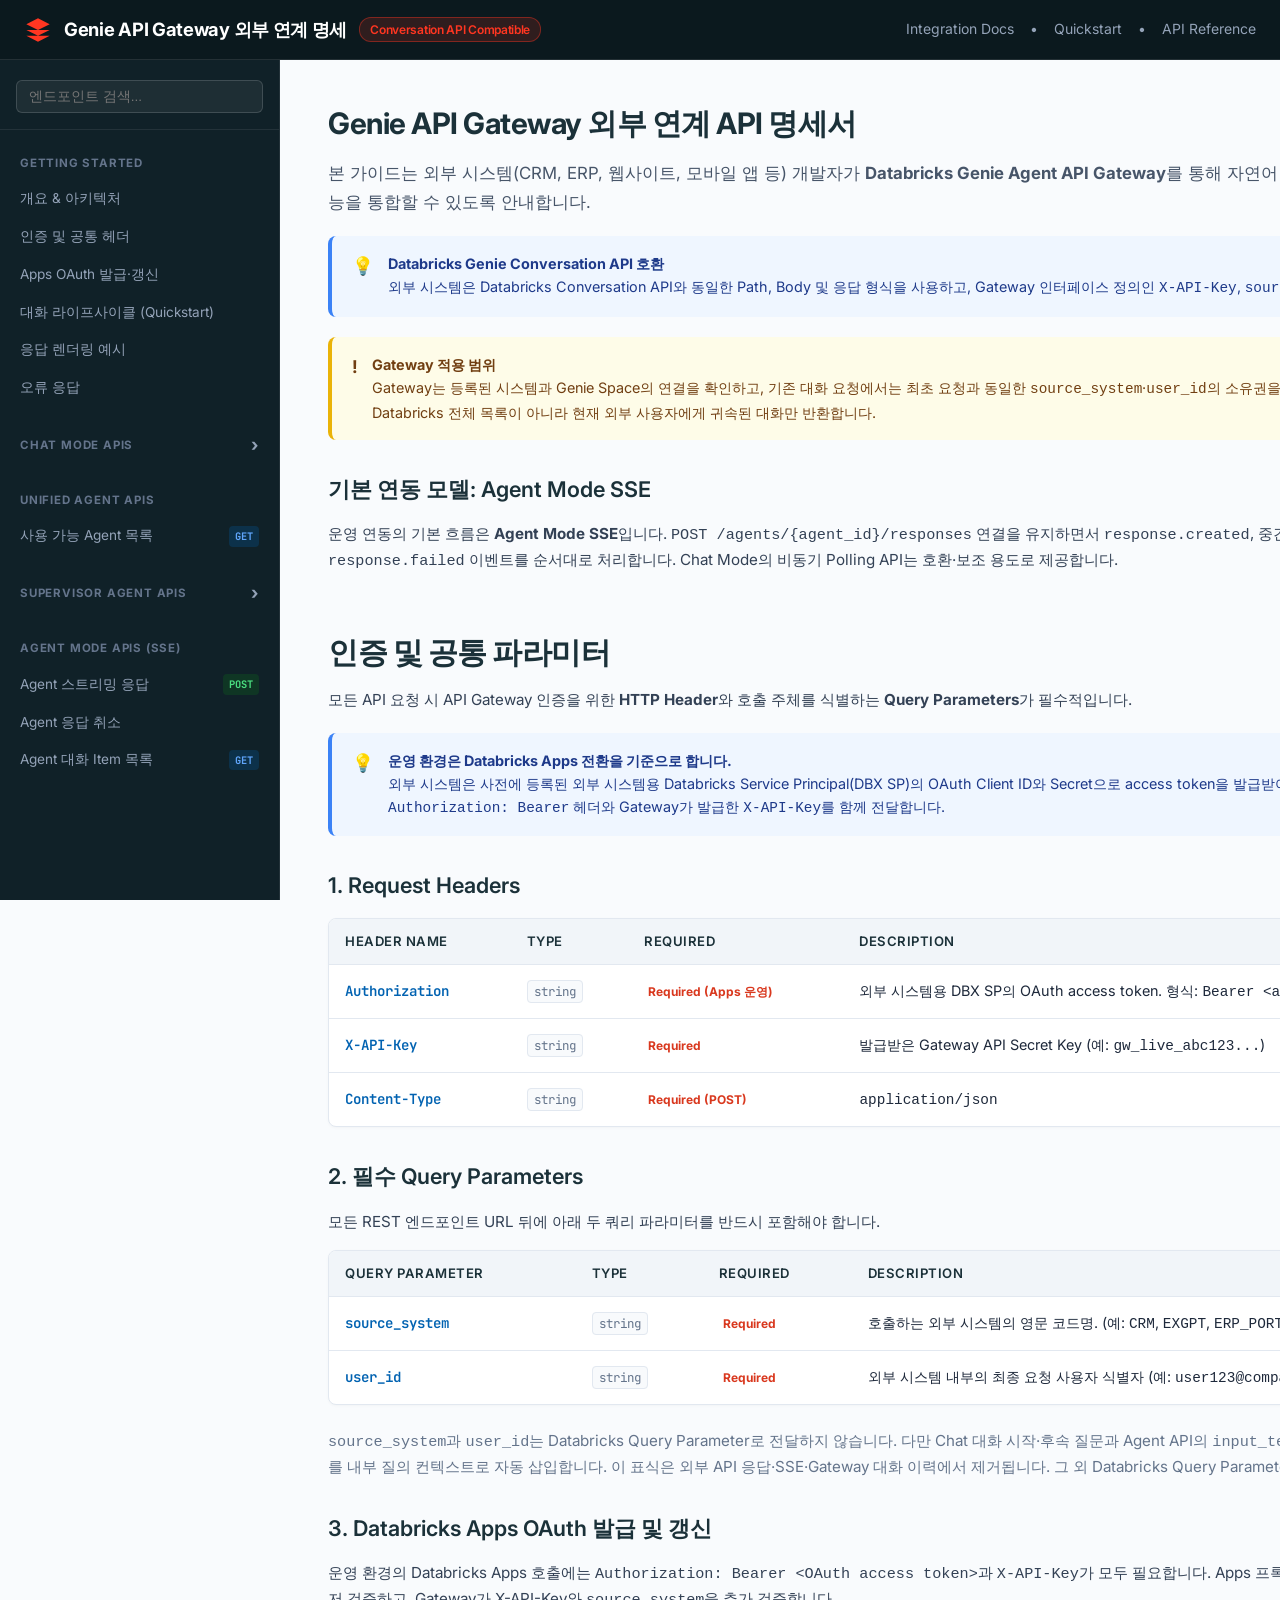
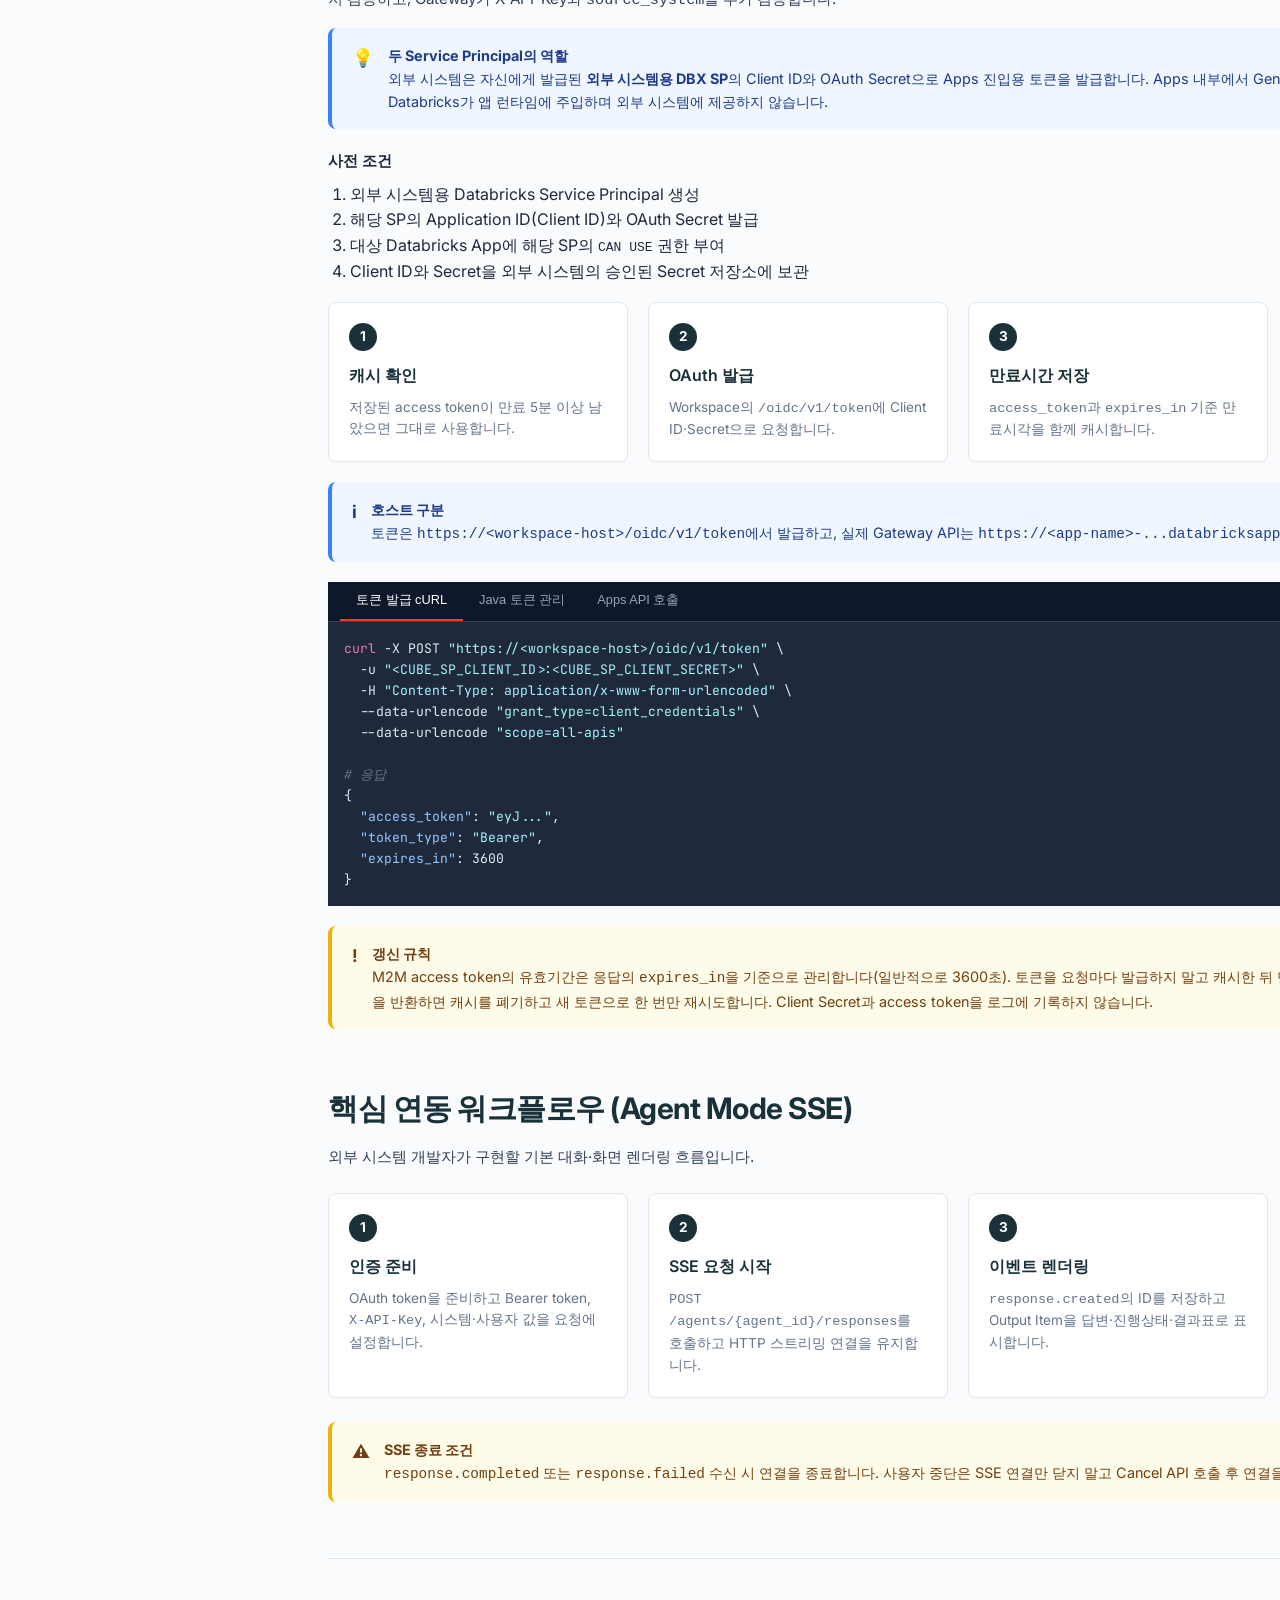
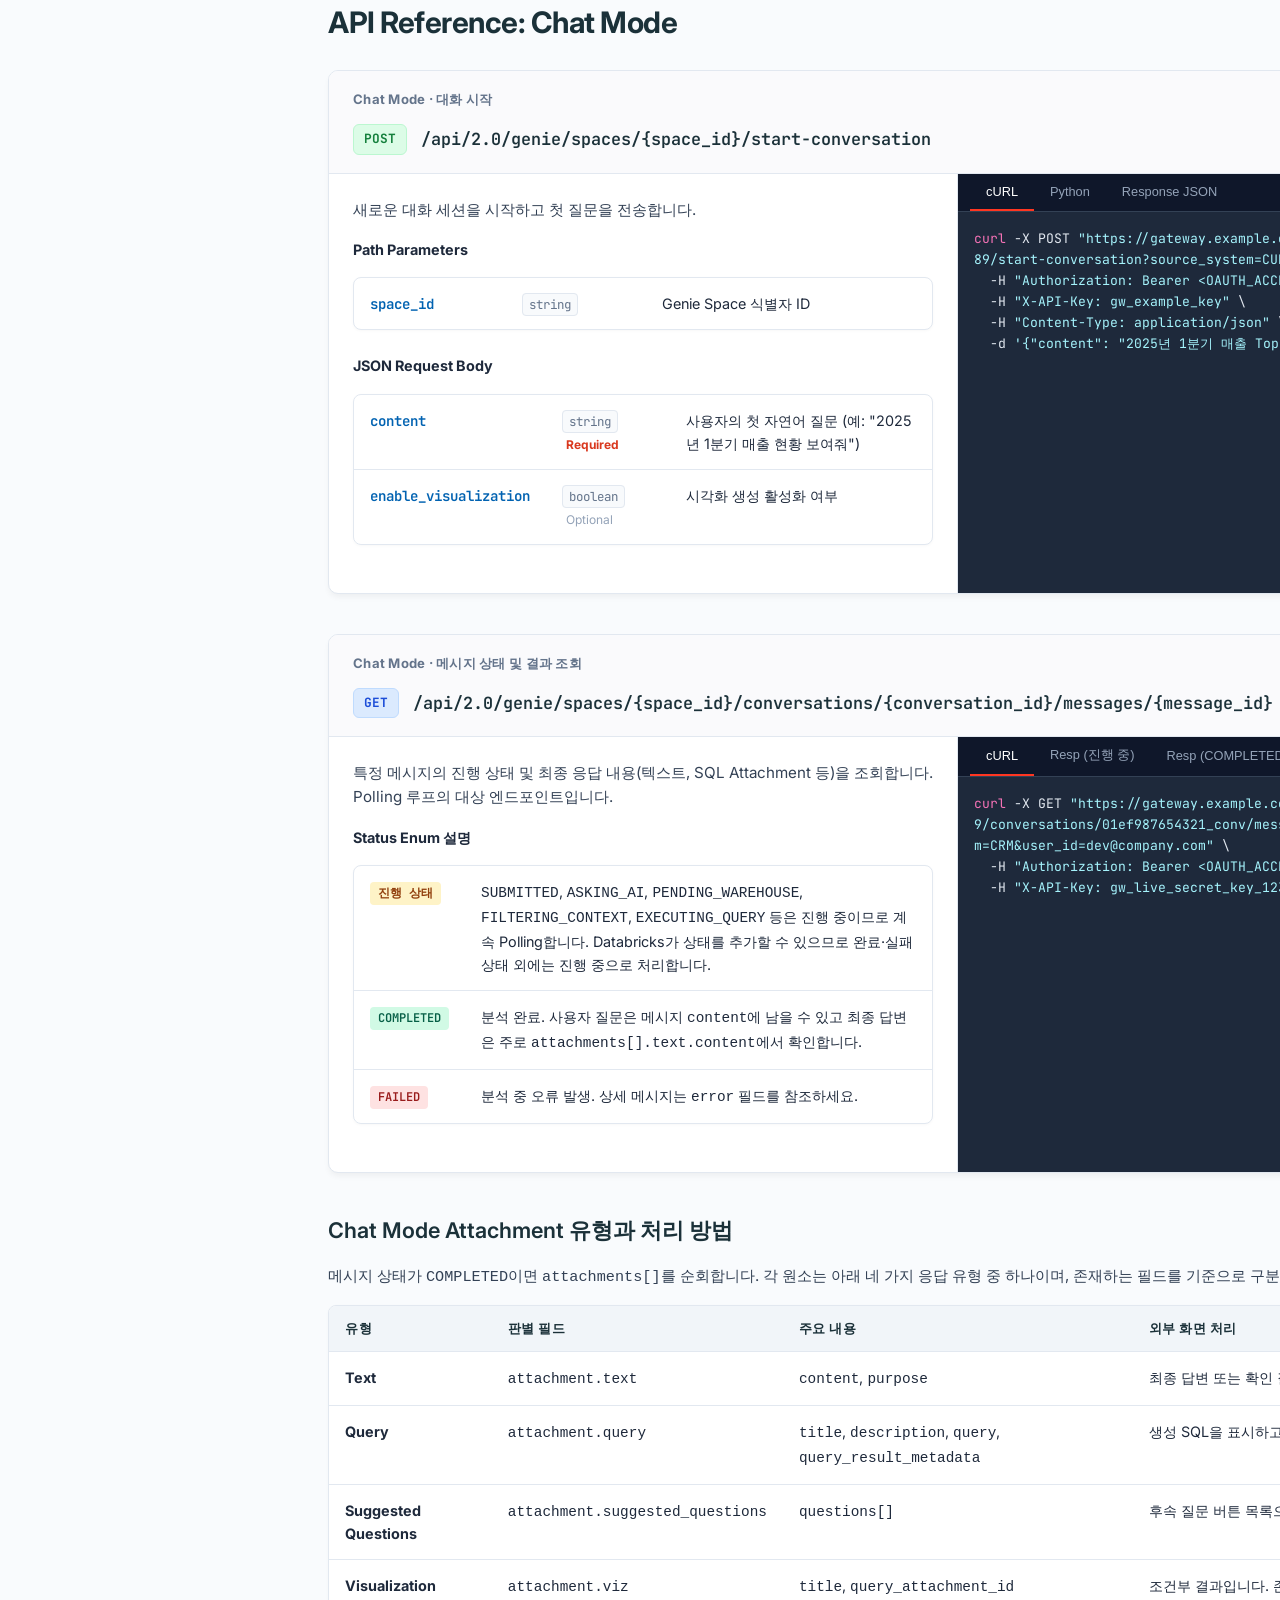
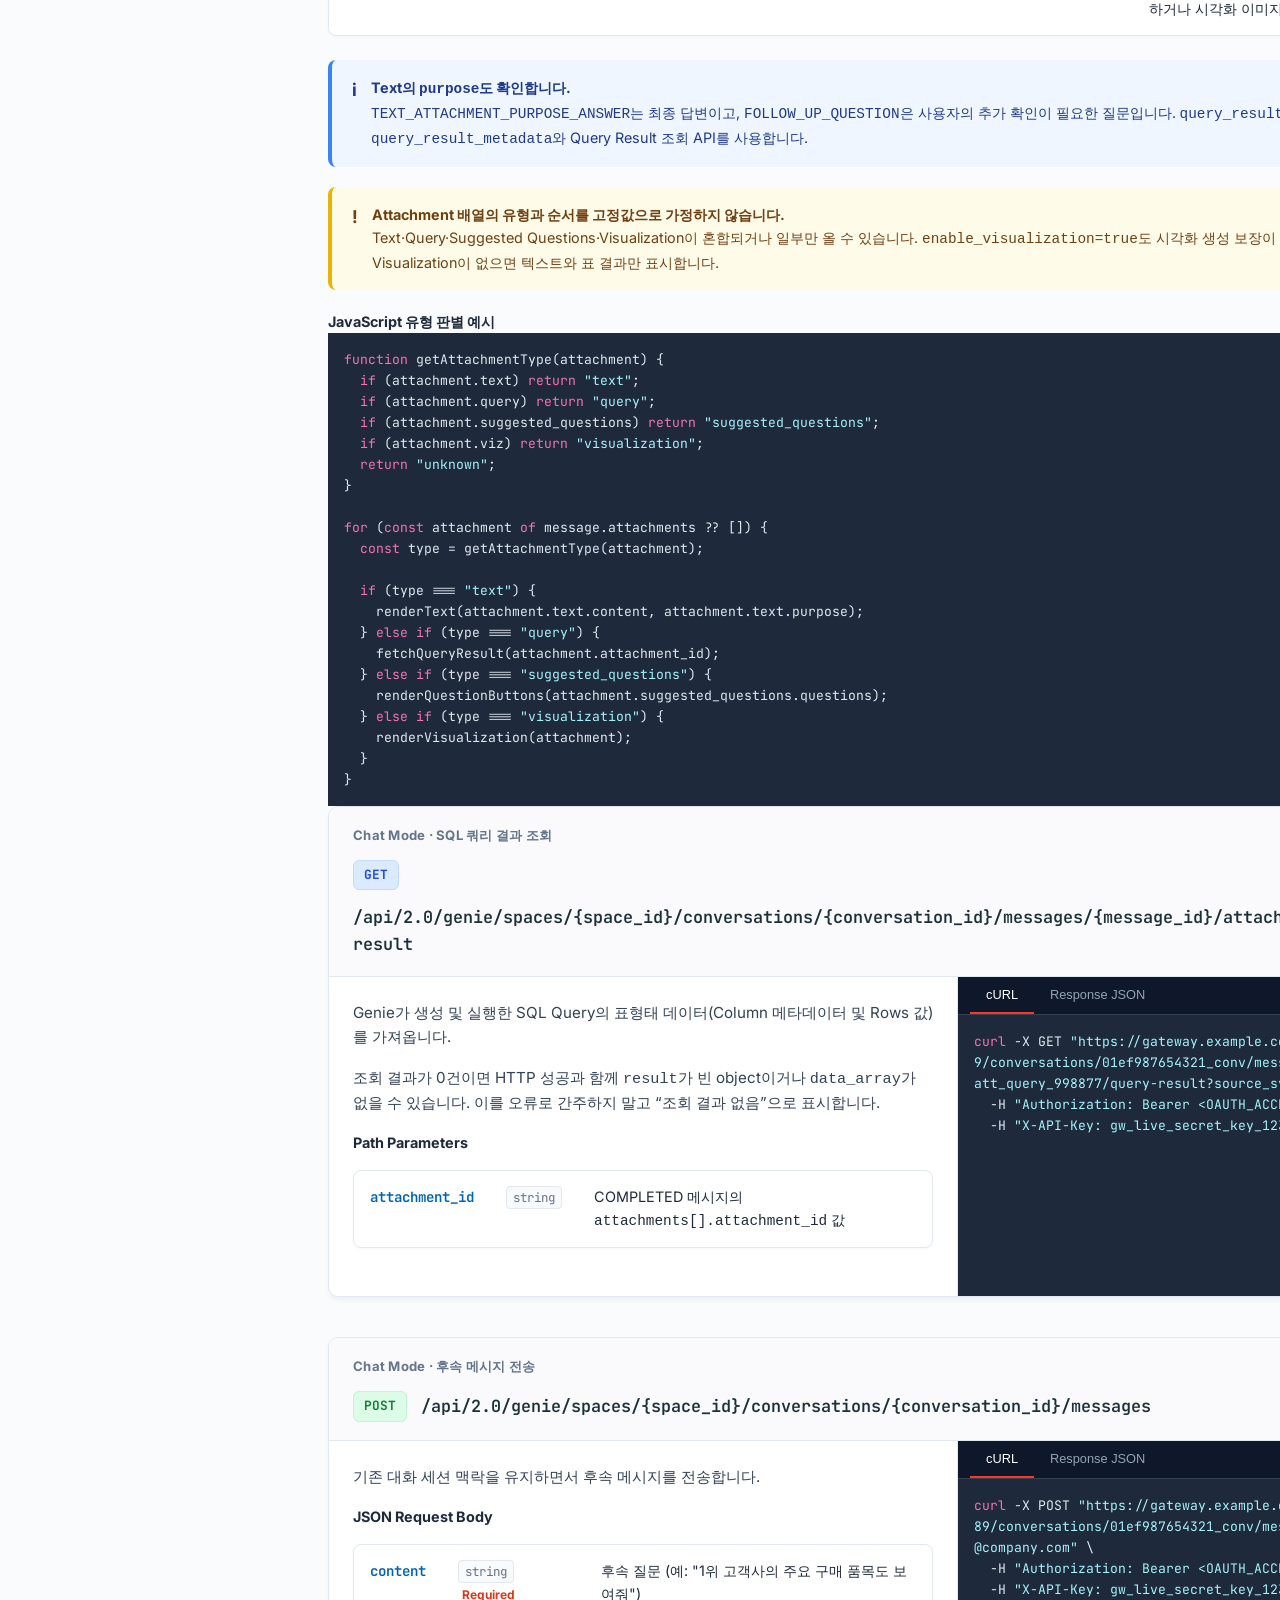
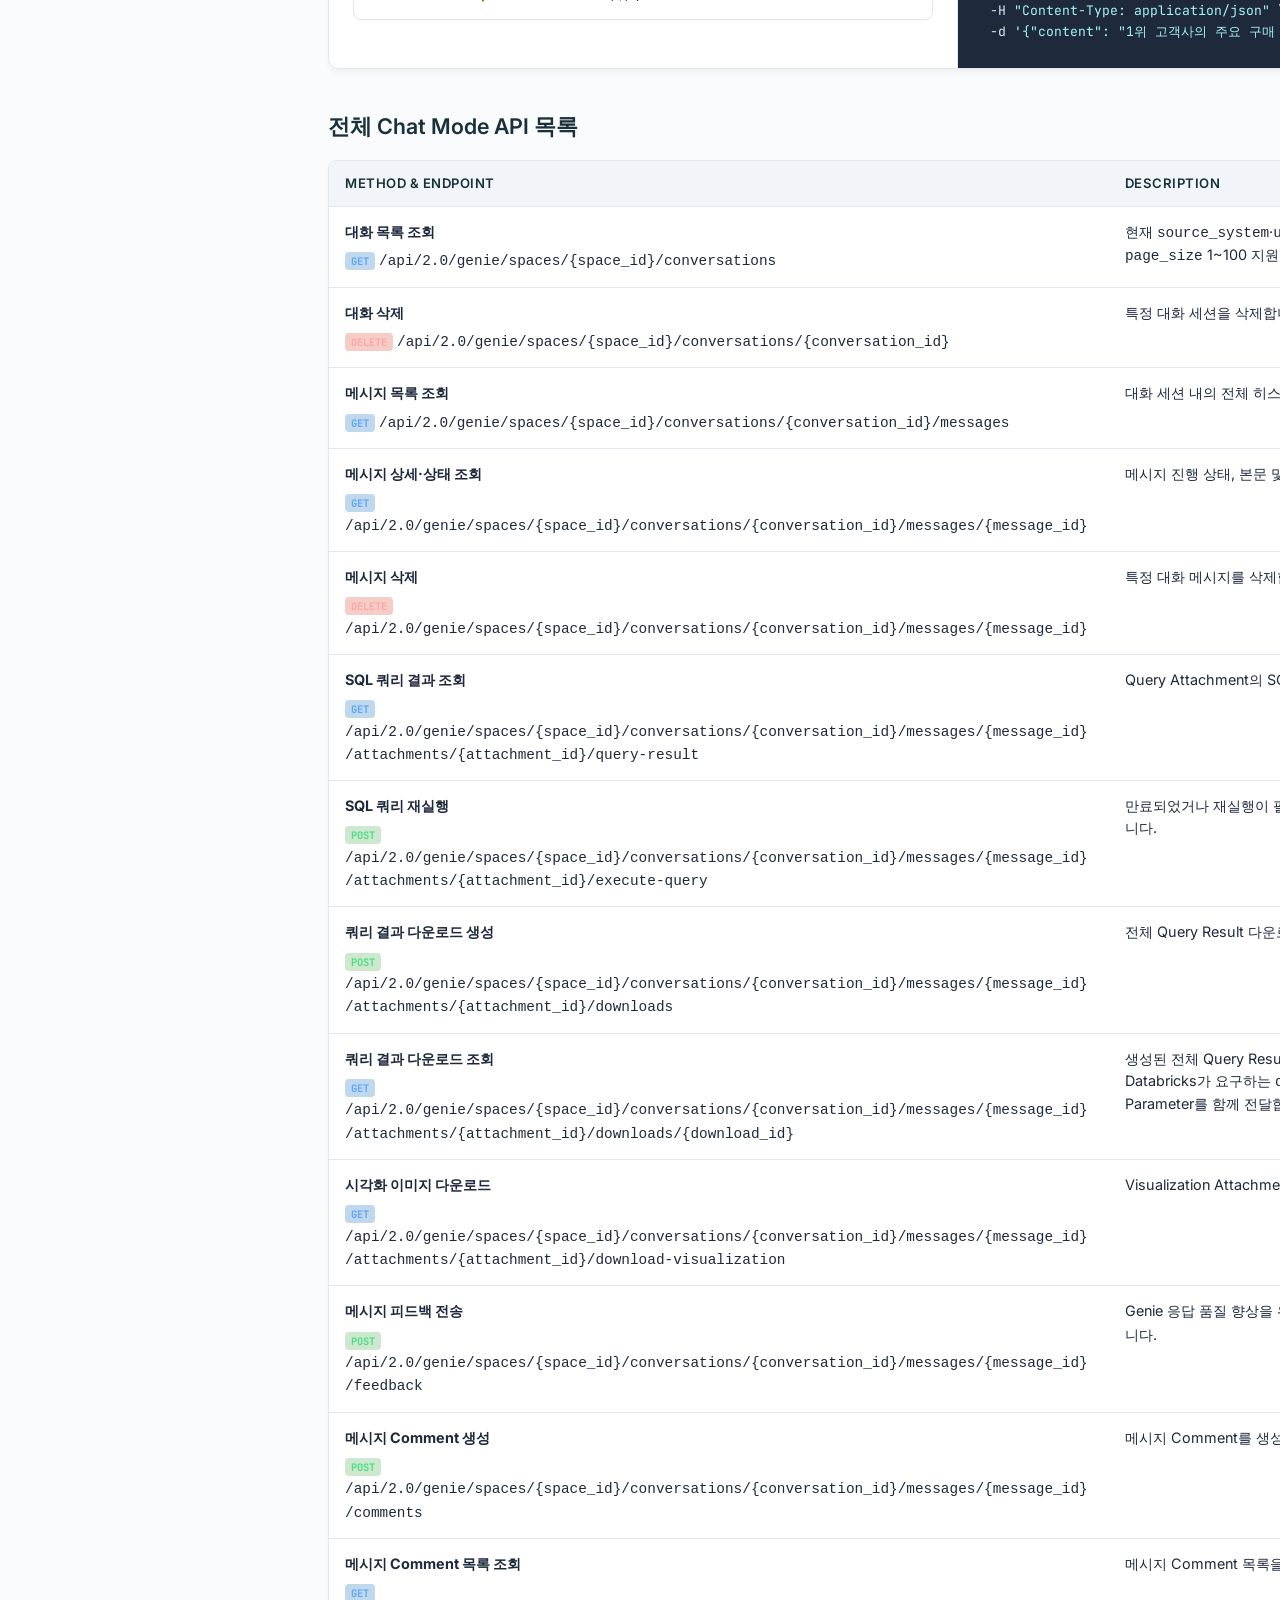
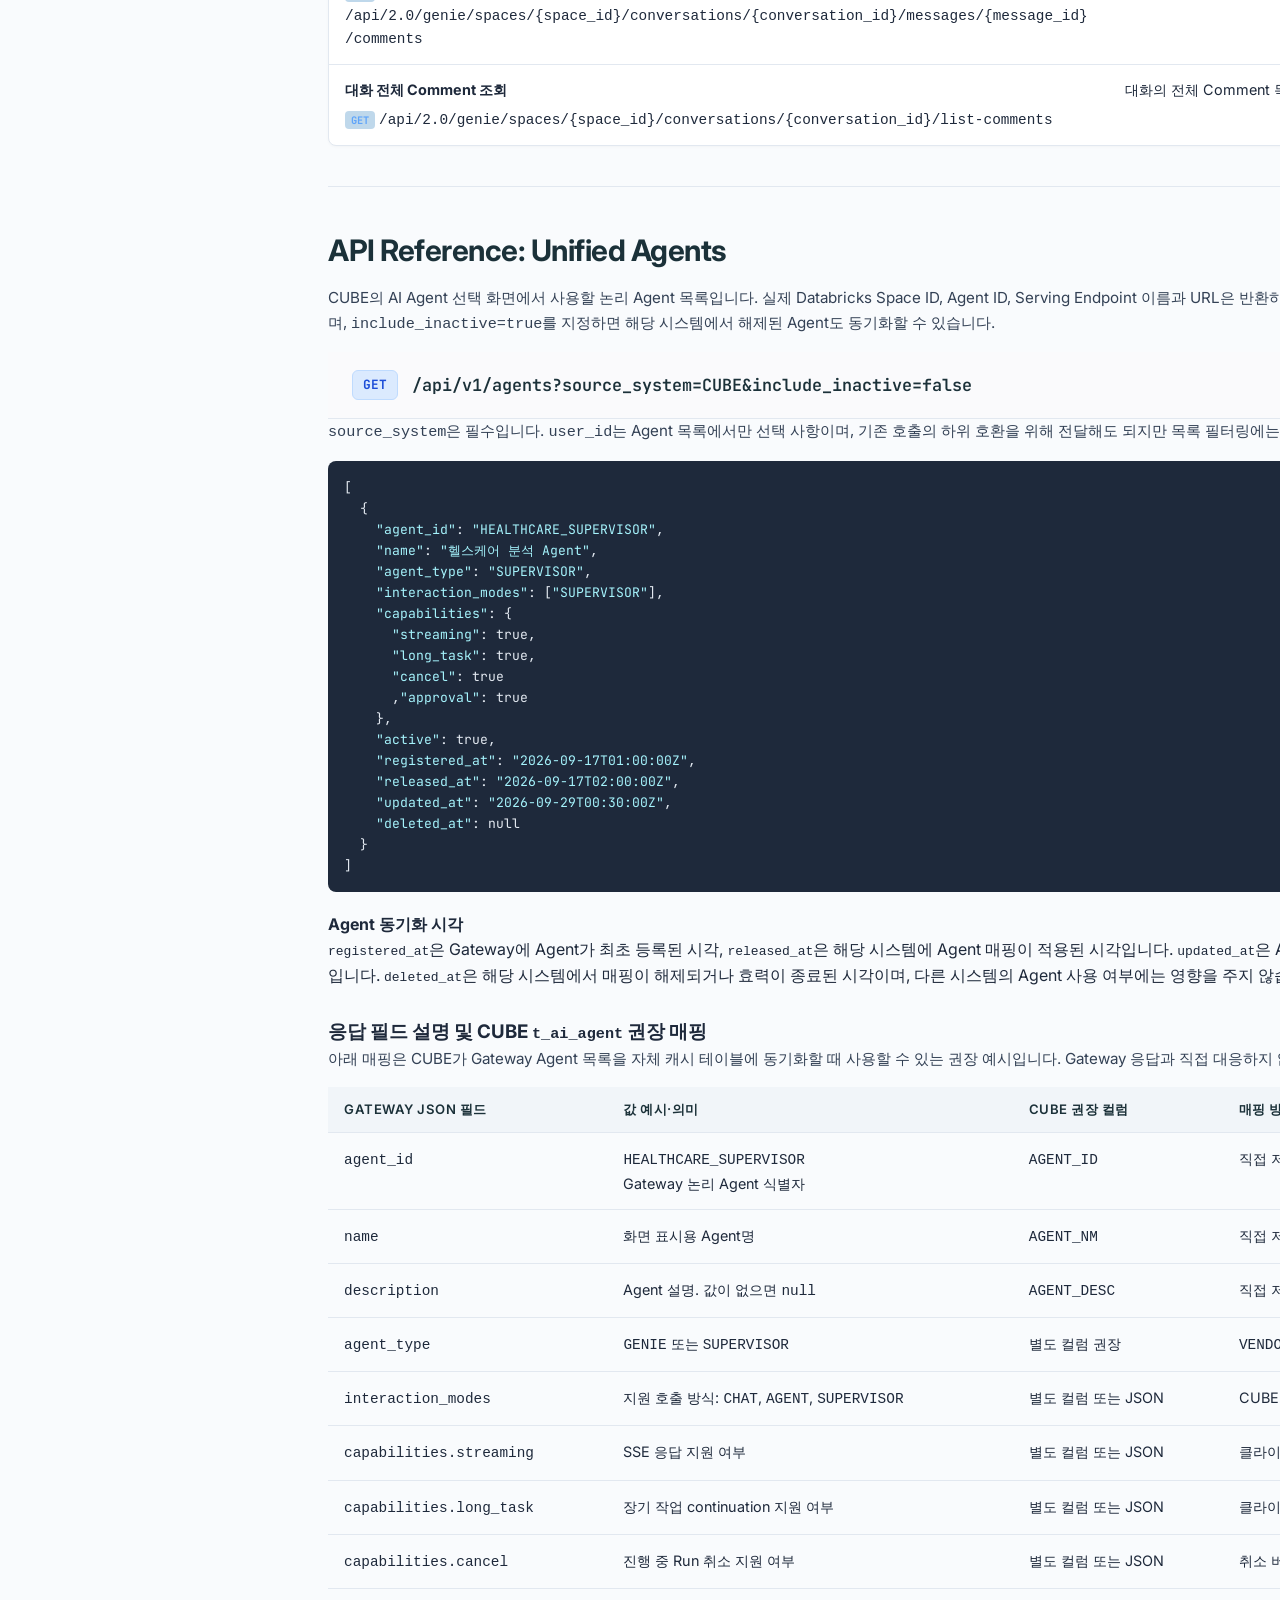
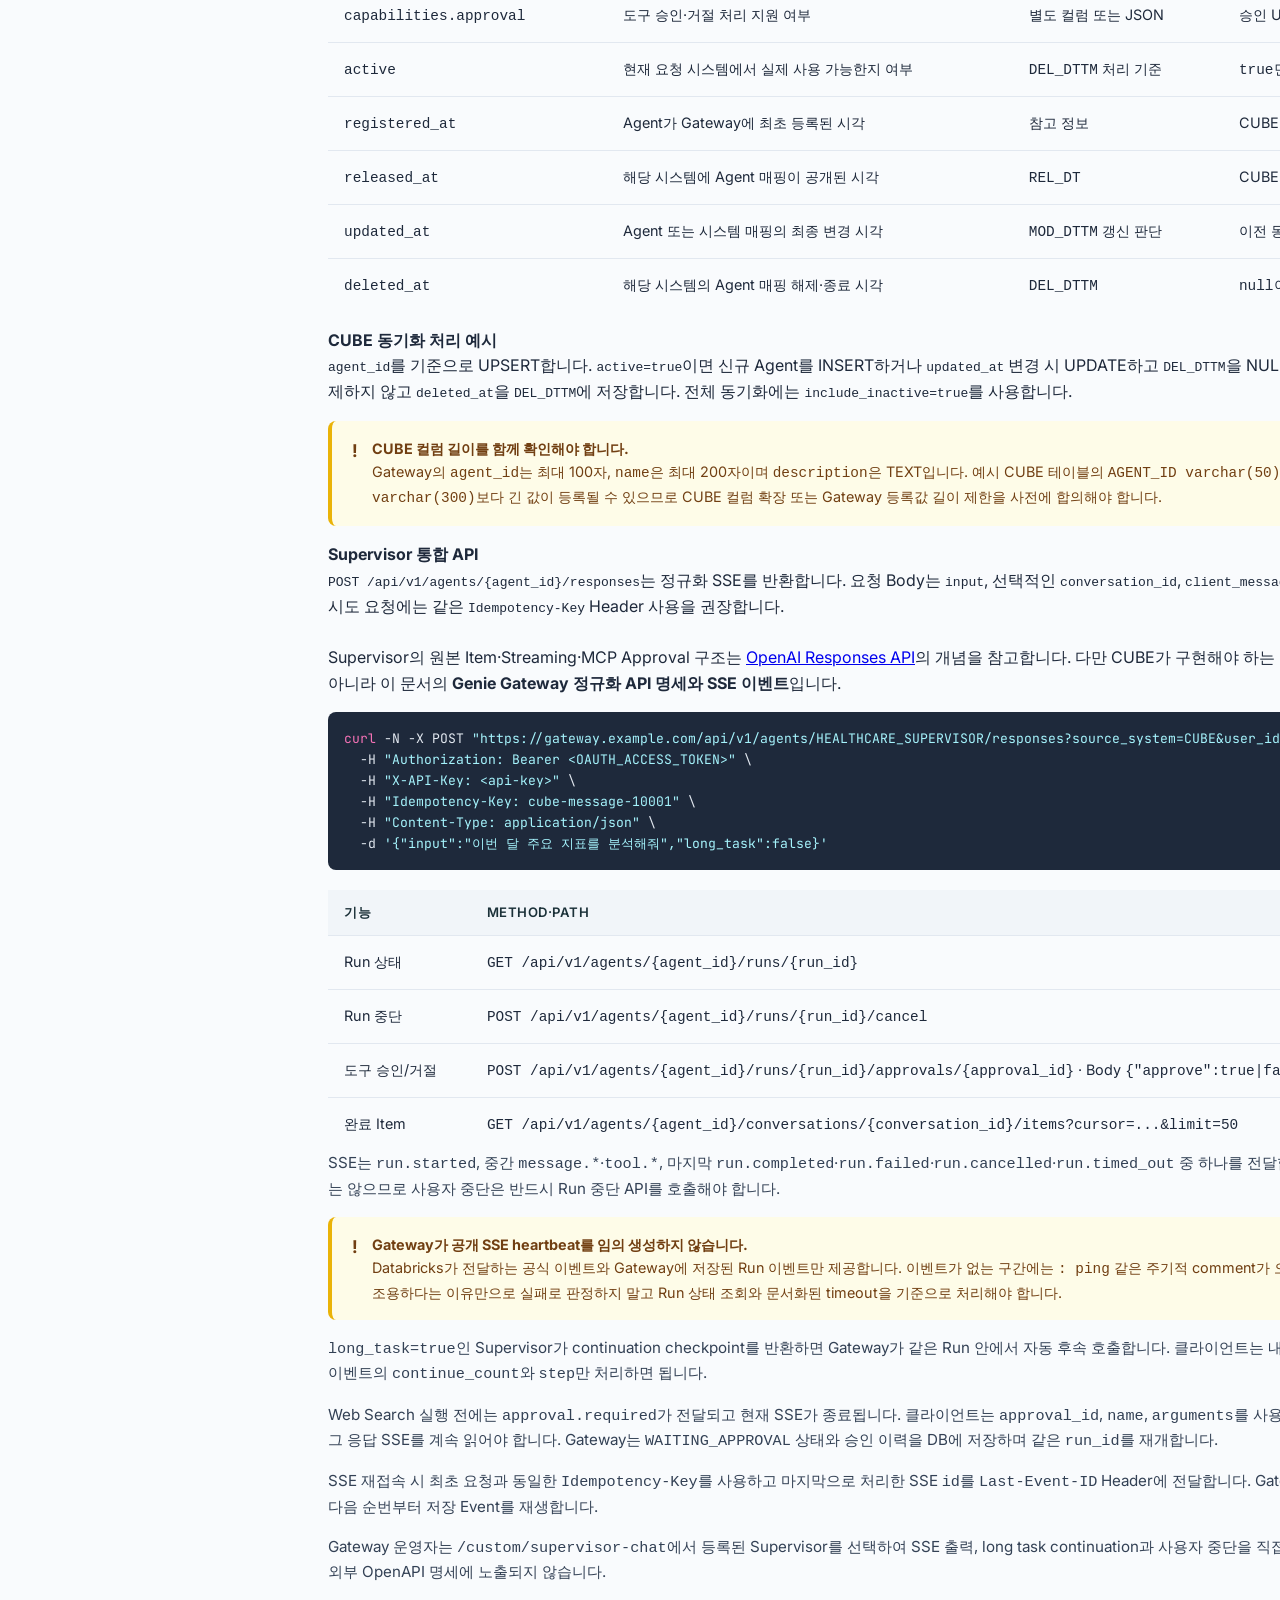
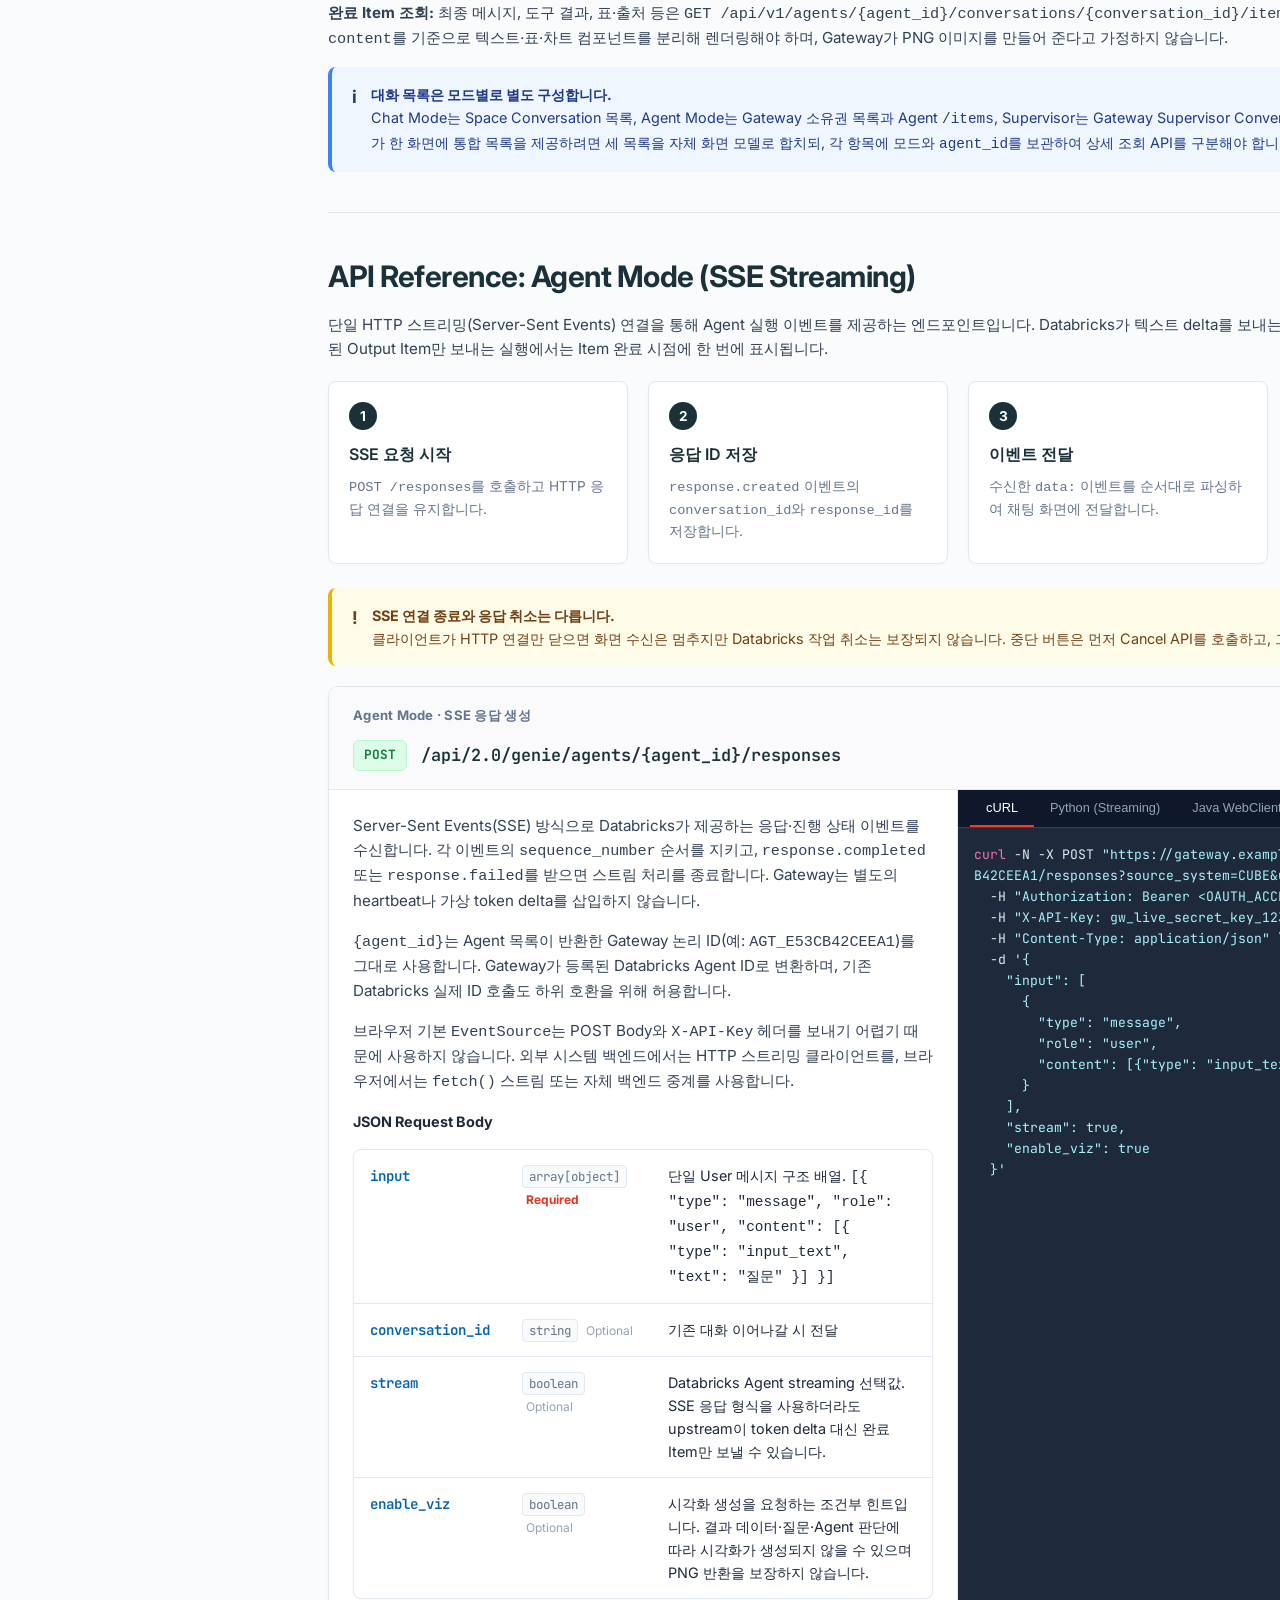
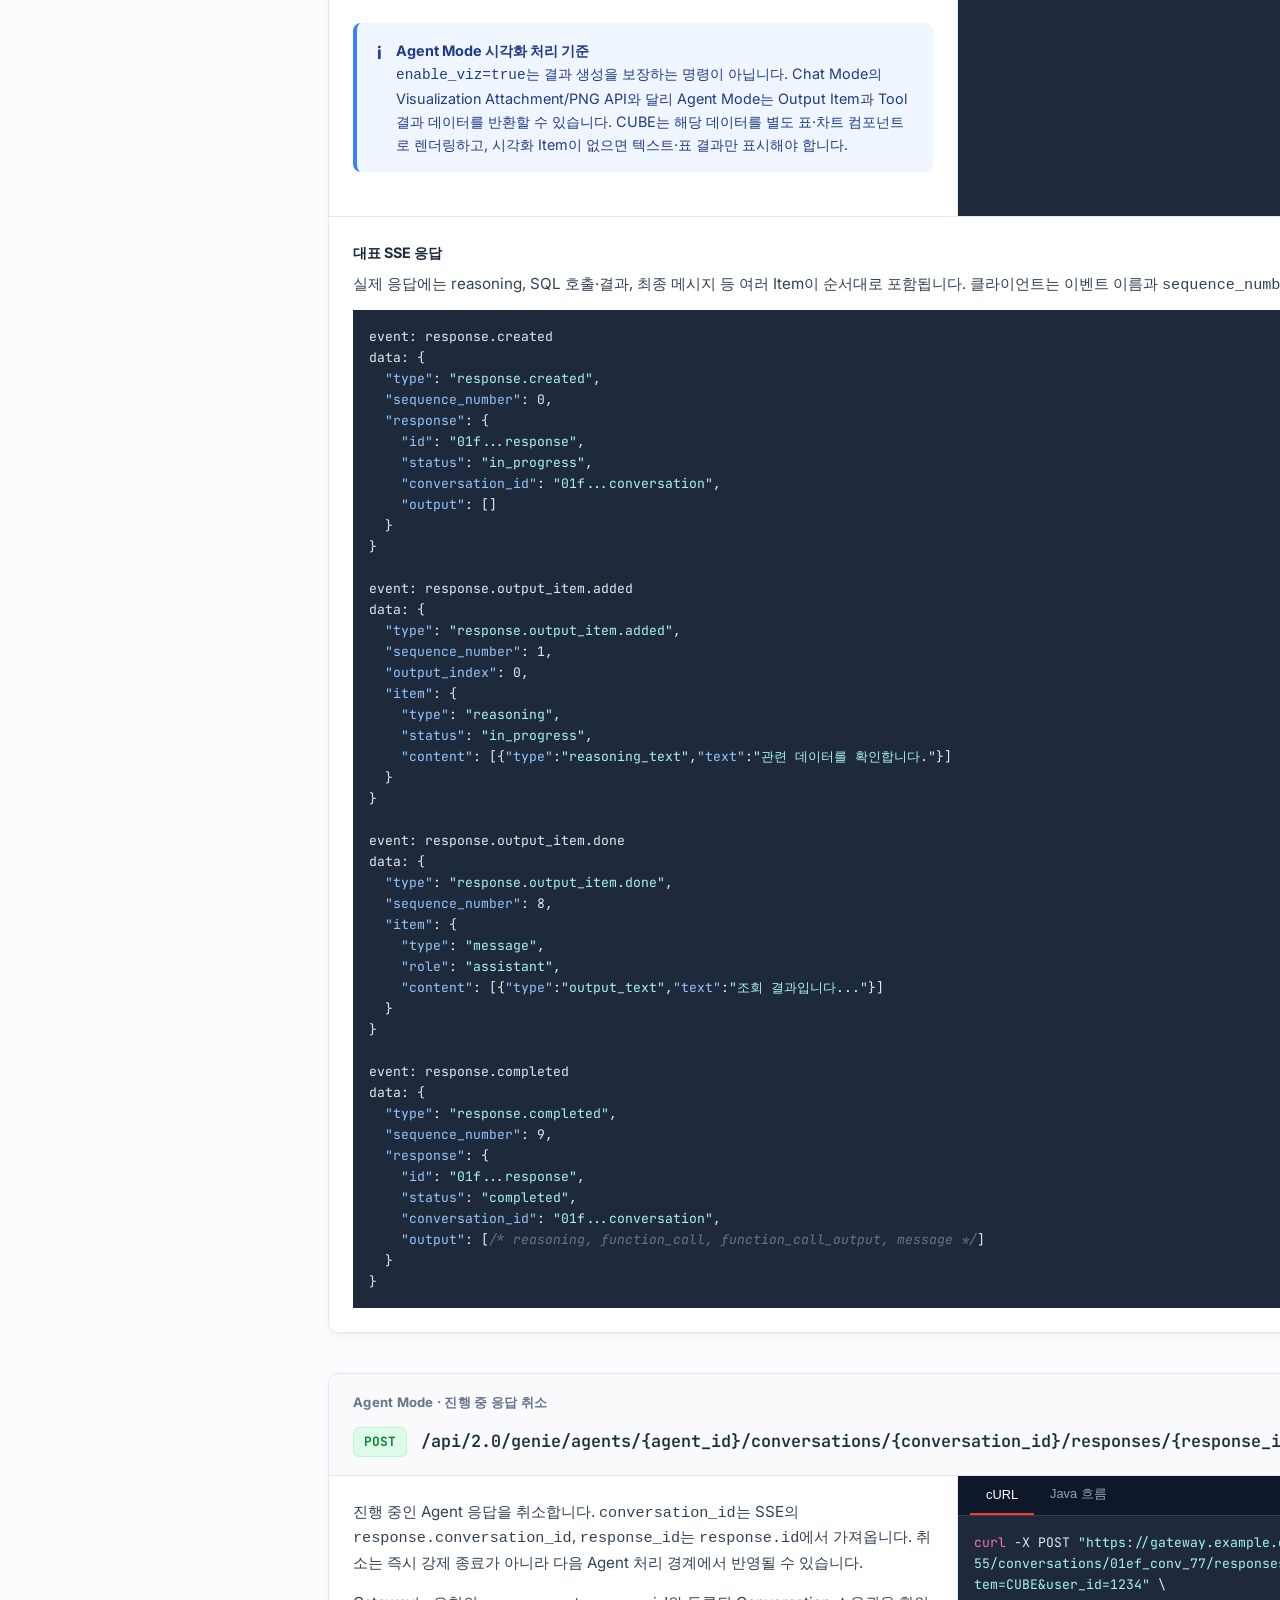
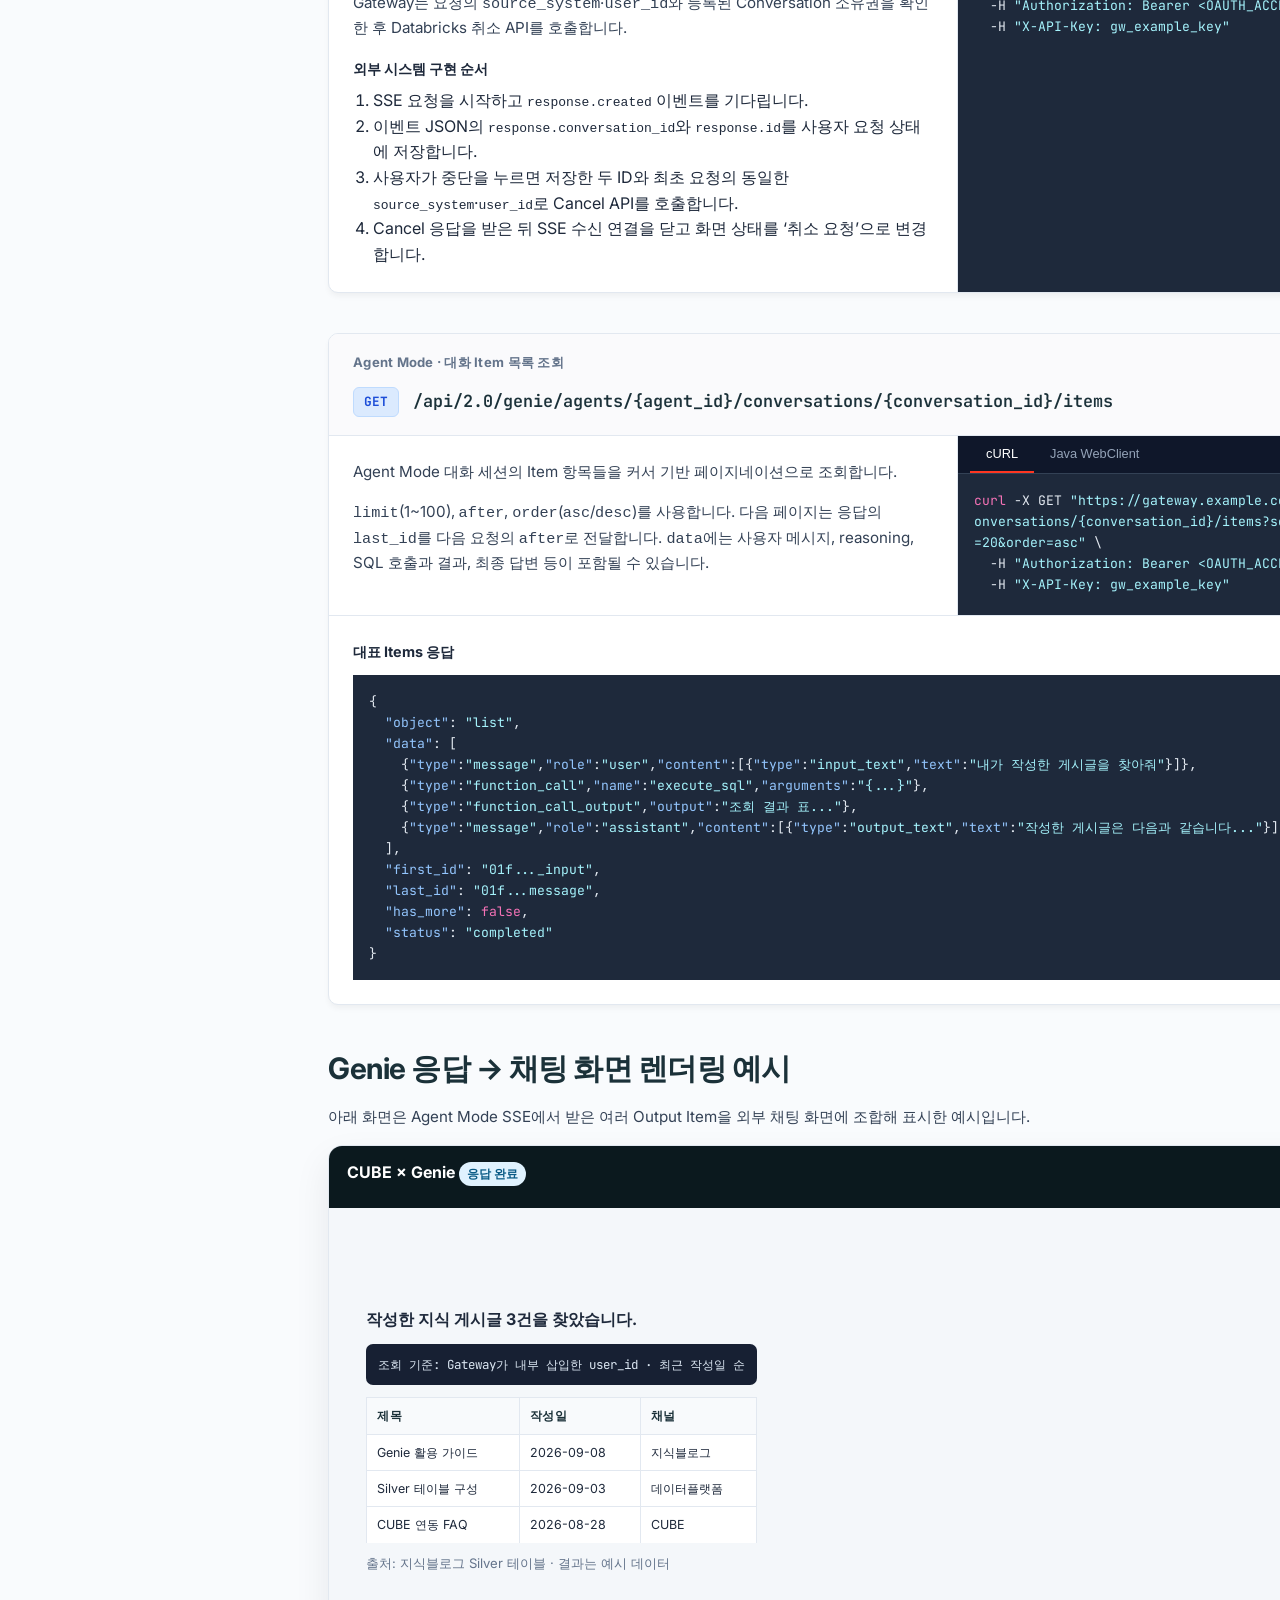
==== commit e7549227: "feat: complete agent lifecycle for 0.1.4" ====
--- a/app/static/genie_api_guide.html
+++ b/app/static/genie_api_guide.html
@@ -19,22 +19,22 @@
       --db-green: #0E8A16;
       --db-purple: #6B46C1;
       --db-red: #D9381E;
-      
+
       --bg-main: #F9FBFD;
       --bg-card: #FFFFFF;
       --bg-sidebar: #102128;
       --bg-code: #1E293B;
       --bg-code-header: #0F172A;
-      
+
       --text-main: #1E293B;
       --text-muted: #64748B;
       --text-sidebar: #CBD5E1;
       --text-sidebar-muted: #64748B;
       --text-code: #E2E8F0;
-      
+
       --border-color: #E2E8F0;
       --border-dark: #334155;
-      
+
       --sidebar-width: 280px;
       --header-height: 60px;
     }
@@ -1044,7 +1044,7 @@
             </div>
             <div class="code-content-wrapper">
               <button class="copy-btn" onclick="copyCode(this)">Copy</button>
-              
+
               <div id="start-curl" class="tab-code-block">
 <pre><span class="token-keyword">curl</span> -X POST <span class="token-string">"https://gateway.example.com/api/2.0/genie/spaces/01ef123456789/start-conversation?source_system=CUBE&amp;user_id=123"</span> \
   -H <span class="token-string">"Authorization: Bearer &lt;OAUTH_ACCESS_TOKEN&gt;"</span> \
@@ -1126,7 +1126,7 @@
             </div>
             <div class="code-content-wrapper">
               <button class="copy-btn" onclick="copyCode(this)">Copy</button>
-              
+
               <div id="poll-curl" class="tab-code-block">
 <pre><span class="token-keyword">curl</span> -X GET <span class="token-string">"https://gateway.example.com/api/2.0/genie/spaces/01ef123456789/conversations/01ef987654321_conv/messages/msg_01ef000111222?source_system=CRM&user_id=dev@company.com"</span> \
   -H <span class="token-string">"Authorization: Bearer &lt;OAUTH_ACCESS_TOKEN&gt;"</span> \
@@ -1265,7 +1265,7 @@
             </div>
             <div class="code-content-wrapper">
               <button class="copy-btn" onclick="copyCode(this)">Copy</button>
-              
+
               <div id="qres-curl" class="tab-code-block">
 <pre><span class="token-keyword">curl</span> -X GET <span class="token-string">"https://gateway.example.com/api/2.0/genie/spaces/01ef123456789/conversations/01ef987654321_conv/messages/msg_01ef000111222/attachments/att_query_998877/query-result?source_system=CRM&user_id=dev@company.com"</span> \
   -H <span class="token-string">"Authorization: Bearer &lt;OAUTH_ACCESS_TOKEN&gt;"</span> \
@@ -1328,7 +1328,7 @@
             </div>
             <div class="code-content-wrapper">
               <button class="copy-btn" onclick="copyCode(this)">Copy</button>
-              
+
               <div id="msg-curl" class="tab-code-block">
 <pre><span class="token-keyword">curl</span> -X POST <span class="token-string">"https://gateway.example.com/api/2.0/genie/spaces/01ef123456789/conversations/01ef987654321_conv/messages?source_system=CRM&user_id=dev@company.com"</span> \
   -H <span class="token-string">"Authorization: Bearer &lt;OAUTH_ACCESS_TOKEN&gt;"</span> \
@@ -1425,11 +1425,14 @@
       <hr style="border: none; border-top: 1px solid var(--border-color); margin: 40px 0;">
       <h2 id="unified-agent-list" class="section-title">API Reference: Unified Agents</h2>
       <p>CUBE의 AI Agent 선택 화면에서 사용할 논리 Agent 목록입니다. 실제 Databricks Space ID,
-        Agent ID, Serving Endpoint 이름과 URL은 반환하지 않습니다.</p>
+        Agent ID, Serving Endpoint 이름과 URL은 반환하지 않습니다. 기본값은 활성 Agent만 반환하며,
+        <code>include_inactive=true</code>를 지정하면 해당 시스템에서 해제된 Agent도 동기화할 수 있습니다.</p>
       <div class="endpoint-header">
         <span class="method-badge get">GET</span>
-        <span class="endpoint-path">/api/v1/agents?source_system=CUBE&amp;user_id=user-10001</span>
-      </div>
+        <span class="endpoint-path">/api/v1/agents?source_system=CUBE&amp;include_inactive=false</span>
+      </div>
+      <p><code>source_system</code>은 필수입니다. <code>user_id</code>는 Agent 목록에서만
+        선택 사항이며, 기존 호출의 하위 호환을 위해 전달해도 되지만 목록 필터링에는 사용하지 않습니다.</p>
       <div class="code-block"><pre>[
   {
     <span class="token-string">"agent_id"</span>: <span class="token-string">"HEALTHCARE_SUPERVISOR"</span>,
@@ -1441,9 +1444,64 @@
       <span class="token-string">"long_task"</span>: true,
       <span class="token-string">"cancel"</span>: true
       ,<span class="token-string">"approval"</span>: true
-    }
+    },
+    <span class="token-string">"active"</span>: true,
+    <span class="token-string">"registered_at"</span>: <span class="token-string">"2026-09-17T01:00:00Z"</span>,
+    <span class="token-string">"released_at"</span>: <span class="token-string">"2026-09-17T02:00:00Z"</span>,
+    <span class="token-string">"updated_at"</span>: <span class="token-string">"2026-09-29T00:30:00Z"</span>,
+    <span class="token-string">"deleted_at"</span>: null
   }
 ]</pre></div>
+      <div class="info-box" style="margin-top:16px;">
+        <strong>Agent 동기화 시각</strong><br>
+        <code>registered_at</code>은 Gateway에 Agent가 최초 등록된 시각,
+        <code>released_at</code>은 해당 시스템에 Agent 매핑이 적용된 시각입니다.
+        <code>updated_at</code>은 Agent 또는 시스템 매핑의 마지막 변경 시각입니다.
+        <code>deleted_at</code>은 해당 시스템에서 매핑이 해제되거나 효력이 종료된 시각이며,
+        다른 시스템의 Agent 사용 여부에는 영향을 주지 않습니다.
+      </div>
+      <h3 style="margin-top:28px;">응답 필드 설명 및 CUBE <code>t_ai_agent</code> 권장 매핑</h3>
+      <p>아래 매핑은 CUBE가 Gateway Agent 목록을 자체 캐시 테이블에 동기화할 때 사용할 수 있는
+        권장 예시입니다. Gateway 응답과 직접 대응하지 않는 컬럼은 CUBE 정책으로 관리합니다.</p>
+      <div class="table-wrapper" style="margin-top:16px;">
+        <table>
+          <thead>
+            <tr><th>Gateway JSON 필드</th><th>값 예시·의미</th><th>CUBE 권장 컬럼</th><th>매핑 방식</th></tr>
+          </thead>
+          <tbody>
+            <tr><td><code>agent_id</code></td><td><code>HEALTHCARE_SUPERVISOR</code><br>Gateway 논리 Agent 식별자</td><td><code>AGENT_ID</code></td><td>직접 저장. Databricks 내부 ID가 아님</td></tr>
+            <tr><td><code>name</code></td><td>화면 표시용 Agent명</td><td><code>AGENT_NM</code></td><td>직접 저장</td></tr>
+            <tr><td><code>description</code></td><td>Agent 설명. 값이 없으면 <code>null</code></td><td><code>AGENT_DESC</code></td><td>직접 저장</td></tr>
+            <tr><td><code>agent_type</code></td><td><code>GENIE</code> 또는 <code>SUPERVISOR</code></td><td>별도 컬럼 권장</td><td><code>VENDOR_CD</code>와 의미가 다름</td></tr>
+            <tr><td><code>interaction_modes</code></td><td>지원 호출 방식: <code>CHAT</code>, <code>AGENT</code>, <code>SUPERVISOR</code></td><td>별도 컬럼 또는 JSON</td><td>CUBE의 호출 방식과 UI 제어에 사용</td></tr>
+            <tr><td><code>capabilities.streaming</code></td><td>SSE 응답 지원 여부</td><td>별도 컬럼 또는 JSON</td><td>클라이언트 기능 활성화에 사용</td></tr>
+            <tr><td><code>capabilities.long_task</code></td><td>장기 작업 continuation 지원 여부</td><td>별도 컬럼 또는 JSON</td><td>클라이언트 기능 활성화에 사용</td></tr>
+            <tr><td><code>capabilities.cancel</code></td><td>진행 중 Run 취소 지원 여부</td><td>별도 컬럼 또는 JSON</td><td>취소 버튼 활성화에 사용</td></tr>
+            <tr><td><code>capabilities.approval</code></td><td>도구 승인·거절 처리 지원 여부</td><td>별도 컬럼 또는 JSON</td><td>승인 UI 활성화에 사용</td></tr>
+            <tr><td><code>active</code></td><td>현재 요청 시스템에서 실제 사용 가능한지 여부</td><td><code>DEL_DTTM</code> 처리 기준</td><td><code>true</code>면 사용, <code>false</code>면 논리 삭제 처리</td></tr>
+            <tr><td><code>registered_at</code></td><td>Agent가 Gateway에 최초 등록된 시각</td><td>참고 정보</td><td>CUBE 자체 <code>REG_DTTM</code>과 구분 권장</td></tr>
+            <tr><td><code>released_at</code></td><td>해당 시스템에 Agent 매핑이 공개된 시각</td><td><code>REL_DT</code></td><td>CUBE가 날짜만 관리하면 date로 변환</td></tr>
+            <tr><td><code>updated_at</code></td><td>Agent 또는 시스템 매핑의 최종 변경 시각</td><td><code>MOD_DTTM</code> 갱신 판단</td><td>이전 동기화 값과 비교하여 UPSERT 결정</td></tr>
+            <tr><td><code>deleted_at</code></td><td>해당 시스템의 Agent 매핑 해제·종료 시각</td><td><code>DEL_DTTM</code></td><td><code>null</code>이면 삭제되지 않음</td></tr>
+          </tbody>
+        </table>
+      </div>
+      <div class="info-box" style="margin-top:16px;">
+        <strong>CUBE 동기화 처리 예시</strong><br>
+        <code>agent_id</code>를 기준으로 UPSERT합니다. <code>active=true</code>이면 신규 Agent를
+        INSERT하거나 <code>updated_at</code> 변경 시 UPDATE하고 <code>DEL_DTTM</code>을 NULL로
+        유지합니다. <code>active=false</code>이면 물리 삭제하지 않고 <code>deleted_at</code>을
+        <code>DEL_DTTM</code>에 저장합니다. 전체 동기화에는
+        <code>include_inactive=true</code>를 사용합니다.
+      </div>
+      <div class="callout callout-warning" style="margin:16px 0;">
+        <span class="callout-icon">!</span>
+        <div><strong>CUBE 컬럼 길이를 함께 확인해야 합니다.</strong><br>
+          Gateway의 <code>agent_id</code>는 최대 100자, <code>name</code>은 최대 200자이며
+          <code>description</code>은 TEXT입니다. 예시 CUBE 테이블의 <code>AGENT_ID varchar(50)</code>,
+          <code>AGENT_NM varchar(100)</code>, <code>AGENT_DESC varchar(300)</code>보다 긴 값이 등록될 수
+          있으므로 CUBE 컬럼 확장 또는 Gateway 등록값 길이 제한을 사전에 합의해야 합니다.</div>
+      </div>
       <div class="info-box" style="margin-top:16px;">
         <div id="supervisor-overview"><strong>Supervisor 통합 API</strong><br>
           <code>POST /api/v1/agents/{agent_id}/responses</code>는 정규화 SSE를 반환합니다.
@@ -1536,6 +1594,9 @@
         <div class="endpoint-body">
           <div class="endpoint-info">
             <p>Server-Sent Events(SSE) 방식으로 Databricks가 제공하는 응답·진행 상태 이벤트를 수신합니다. 각 이벤트의 <code>sequence_number</code> 순서를 지키고, <code>response.completed</code> 또는 <code>response.failed</code>를 받으면 스트림 처리를 종료합니다. Gateway는 별도의 heartbeat나 가상 token delta를 삽입하지 않습니다.</p>
+            <p><code>{agent_id}</code>는 Agent 목록이 반환한 Gateway 논리 ID(예: <code>AGT_E53CB42CEEA1</code>)를
+              그대로 사용합니다. Gateway가 등록된 Databricks Agent ID로 변환하며,
+              기존 Databricks 실제 ID 호출도 하위 호환을 위해 허용합니다.</p>
             <p>브라우저 기본 <code>EventSource</code>는 POST Body와 <code>X-API-Key</code> 헤더를 보내기 어렵기 때문에 사용하지 않습니다. 외부 시스템 백엔드에서는 HTTP 스트리밍 클라이언트를, 브라우저에서는 <code>fetch()</code> 스트림 또는 자체 백엔드 중계를 사용합니다.</p>
 
             <h4 style="margin-top: 16px; font-size: 0.9rem;">JSON Request Body</h4>
@@ -1581,9 +1642,9 @@
             </div>
             <div class="code-content-wrapper">
               <button class="copy-btn" onclick="copyCode(this)">Copy</button>
-              
+
               <div id="agent-curl" class="tab-code-block">
-<pre><span class="token-keyword">curl</span> -N -X POST <span class="token-string">"https://gateway.example.com/api/2.0/genie/agents/01f1a76594b21496a5aca3939b9c3f93/responses?source_system=CUBE&amp;user_id=1234"</span> \
+<pre><span class="token-keyword">curl</span> -N -X POST <span class="token-string">"https://gateway.example.com/api/2.0/genie/agents/AGT_E53CB42CEEA1/responses?source_system=CUBE&amp;user_id=1234"</span> \
   -H <span class="token-string">"Authorization: Bearer &lt;OAUTH_ACCESS_TOKEN&gt;"</span> \
   -H <span class="token-string">"X-API-Key: gw_live_secret_key_123"</span> \
   -H <span class="token-string">"Content-Type: application/json"</span> \
@@ -1603,7 +1664,7 @@
               <div id="agent-py" class="tab-code-block" style="display: none;">
 <pre><span class="token-keyword">import</span> httpx
 
-url = <span class="token-string">"https://gateway.example.com/api/2.0/genie/agents/01f1a76594b21496a5aca3939b9c3f93/responses"</span>
+url = <span class="token-string">"https://gateway.example.com/api/2.0/genie/agents/AGT_E53CB42CEEA1/responses"</span>
 headers = {
     <span class="token-string">"Authorization"</span>: <span class="token-string">"Bearer &lt;OAUTH_ACCESS_TOKEN&gt;"</span>,
     <span class="token-string">"X-API-Key"</span>: <span class="token-string">"gw_live_secret_key_123"</span>,
@@ -1911,7 +1972,7 @@
       const codeBlock = btn.closest('.endpoint-code');
       codeBlock.querySelectorAll('.code-tab').forEach(t => t.classList.remove('active'));
       codeBlock.querySelectorAll('.tab-code-block').forEach(b => b.style.display = 'none');
-      
+
       btn.classList.add('active');
       document.getElementById(targetId).style.display = 'block';
     }
@@ -1921,7 +1982,7 @@
       const wrapper = btn.closest('.code-content-wrapper');
       const activeBlock = Array.from(wrapper.querySelectorAll('.tab-code-block')).find(b => b.style.display !== 'none');
       if (!activeBlock) return;
-      
+
       const codeText = activeBlock.querySelector('pre').innerText;
       navigator.clipboard.writeText(codeText).then(() => {
         const originalText = btn.innerText;
@@ -1940,7 +2001,7 @@
     function filterNav() {
       const query = document.getElementById('navSearch').value.toLowerCase();
       const items = document.querySelectorAll('.nav-item');
-      
+
       items.forEach(item => {
         const text = item.innerText.toLowerCase();
         if (text.includes(query)) {
